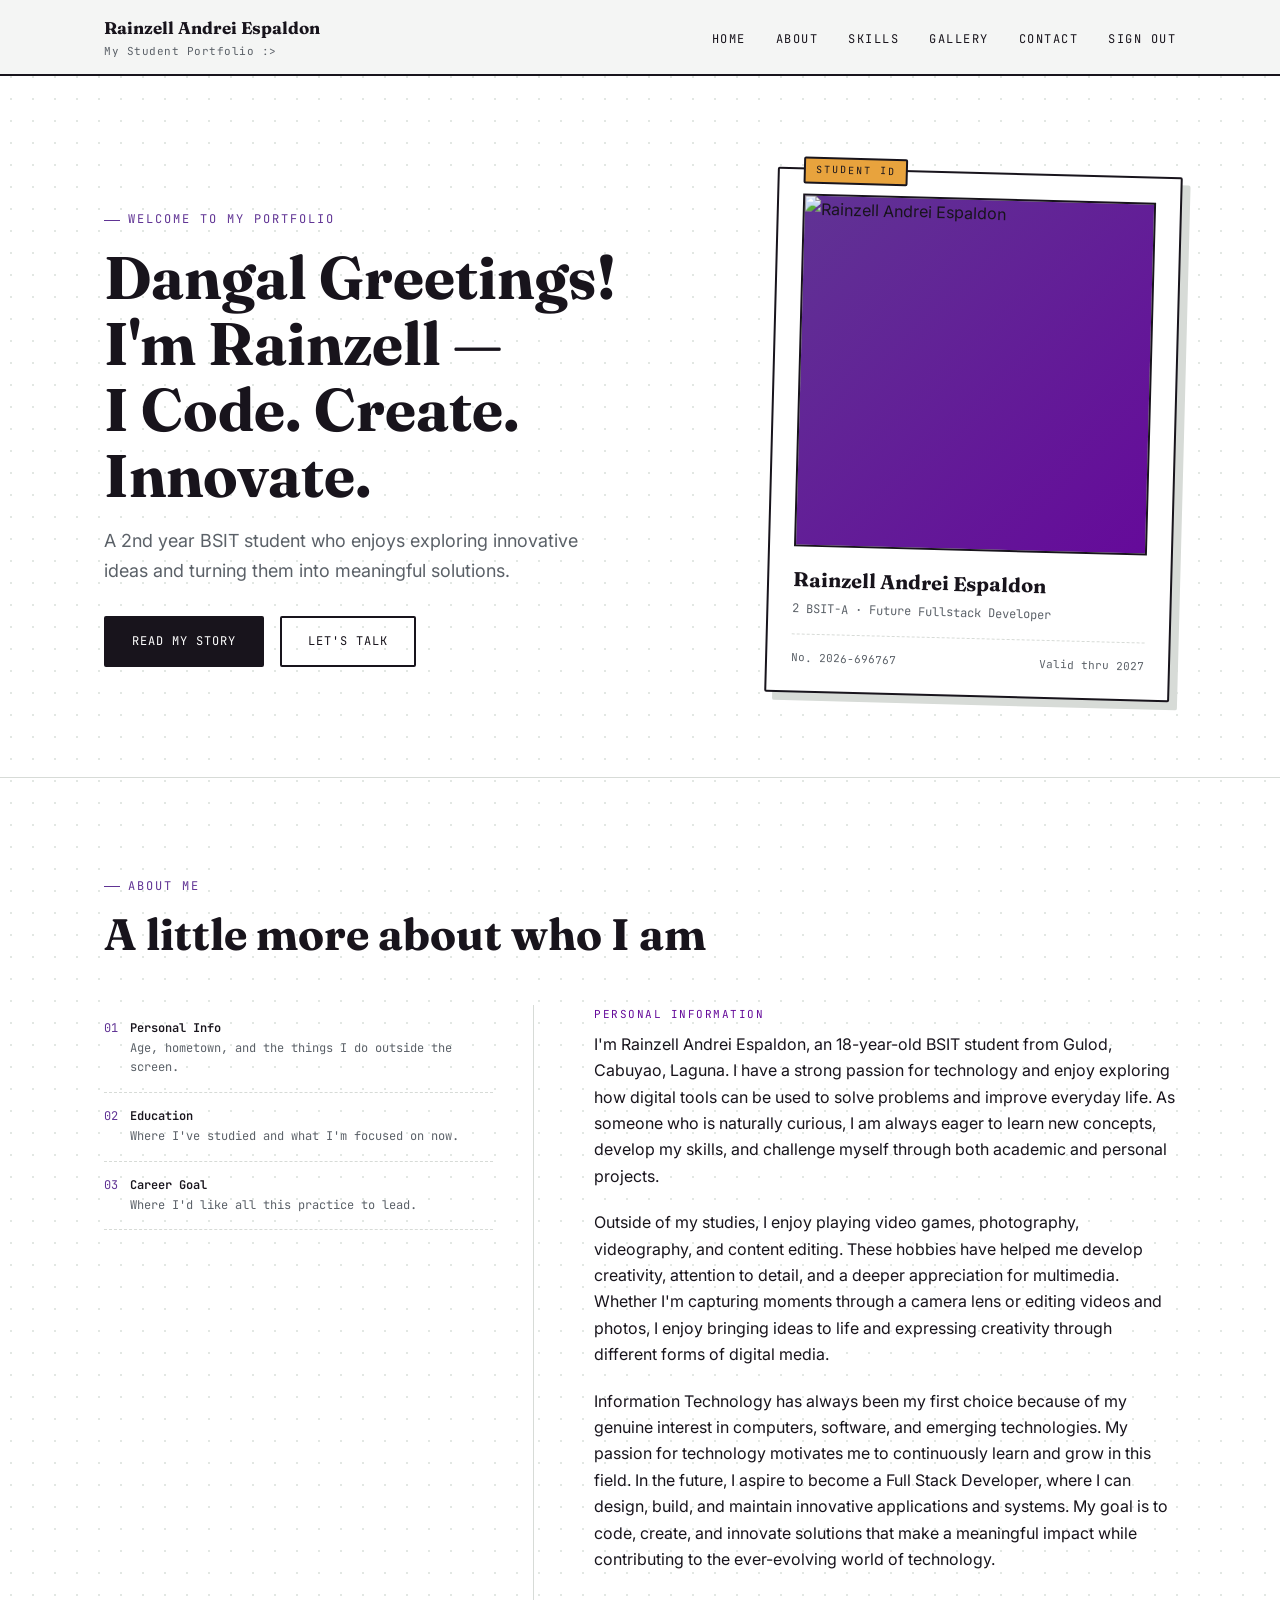
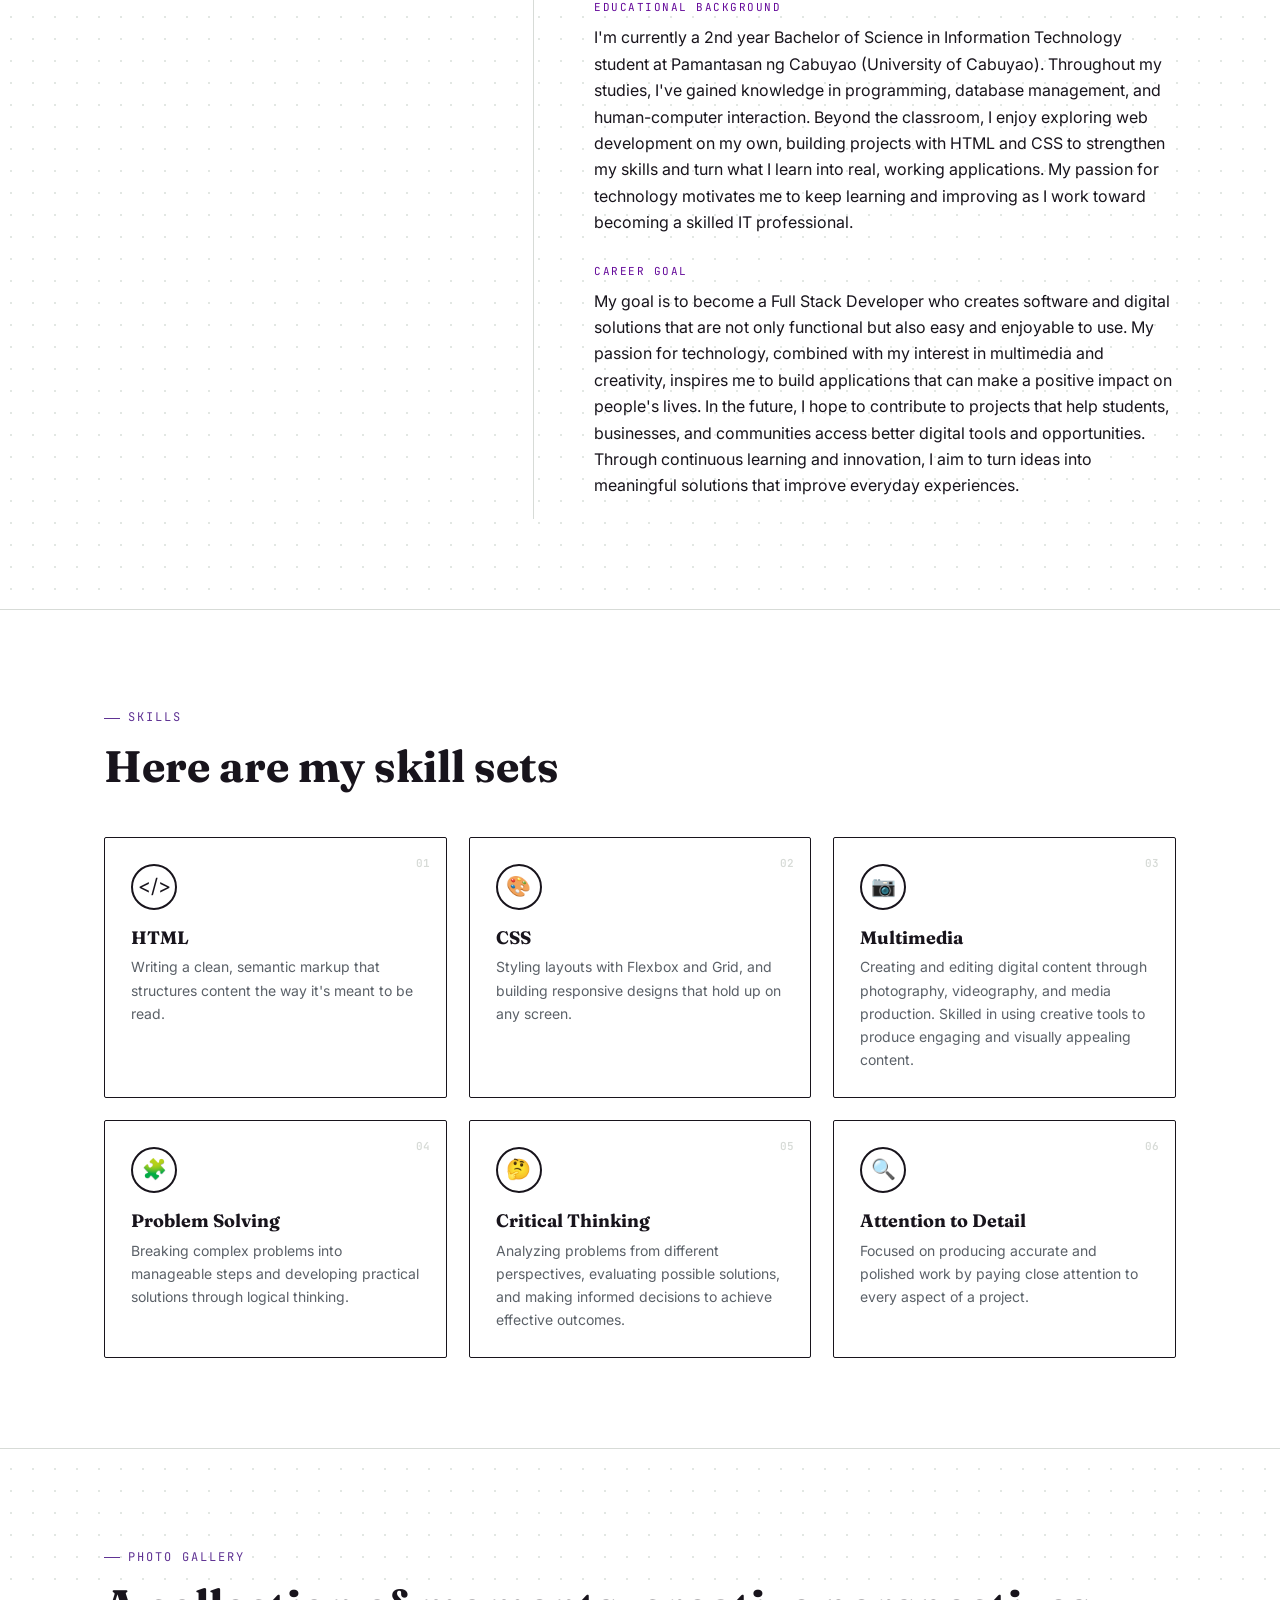
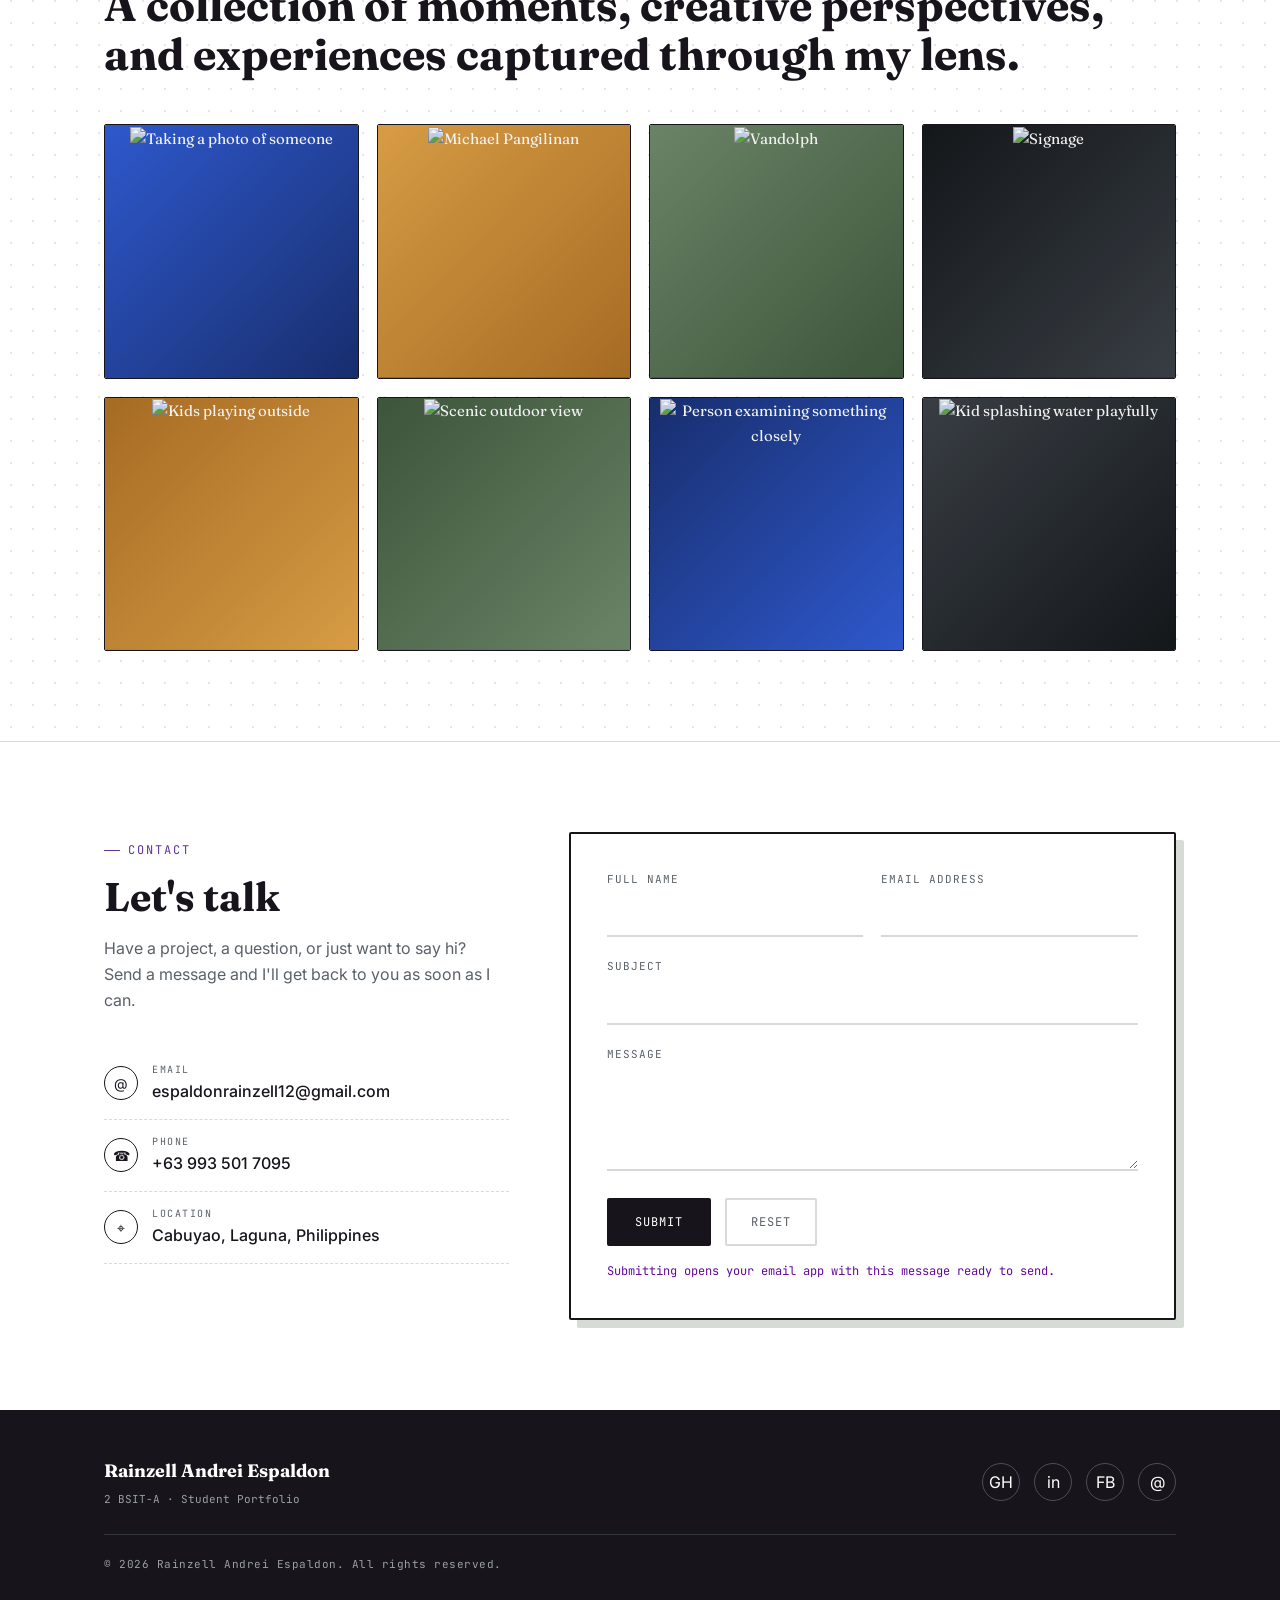
==== index.html @ 1c7eb10a "Add files via upload" ====
<!DOCTYPE html>
<html lang="en">
<head>
<meta charset="UTF-8">
<meta name="viewport" content="width=device-width, initial-scale=1.0">
<title>My Portfolio</title>
<link rel="stylesheet" href="style.css">
</head>
<body>

<header id="masthead">
  <div class="masthead-bar">
    <div class="brand"> 
      <div class="brand-text"> 
        <div class="name">Rainzell Andrei Espaldon</div>
        <div class="meta">My Student Portfolio :></div>
        </div>
    </div>

    <input type="checkbox" id="menuToggle" class="menu-toggle-input">
    <label for="menuToggle" class="menu-toggle" aria-label="Toggle menu">
    </label>
    
    <nav>
      <ul class="nav-links" id="navLinks">
        <li><a href="#home" class="nav-link">Home</a></li>
        <li><a href="#about" class="nav-link">About</a></li>
        <li><a href="#skills" class="nav-link">Skills</a></li>
        <li><a href="#gallery" class="nav-link">Gallery</a></li>
        <li><a href="#contact" class="nav-link">Contact</a></li>
        <li><a href="login.html" class="nav-link" >Sign Out</a></li>
      </ul>
    </nav>
  </div>
</header>

<section id="home" class="hero">
  <div class="container hero-grid">
    <div class="reveal">
      <span class="eyebrow">Welcome to my portfolio</span>
      <h1>Dangal Greetings! I'm Rainzell —<br>I Code. Create. Innovate. </h1>
      <p class="lede">A 2nd year BSIT student who enjoys exploring innovative ideas and turning them into meaningful solutions.</p>
      <div class="hero-actions">
        <a href="#about" class="btn btn-solid">Read My Story</a>
        <a href="#contact" class="btn btn-outline">Let's Talk</a>
      </div>
    </div>

    <div class="id-card reveal">
      <div class="id-photo">
        <img src="https://scontent.fmnl30-3.fna.fbcdn.net/v/t39.30808-6/684748924_1488934219402567_8067300870808905242_n.jpg?stp=dst-jpg_tt6&cstp=mx2048x1366&ctp=s2048x1366&_nc_cat=111&_nc_map=urlgen_bucketless&ccb=1-7&_nc_sid=6ee11a&_nc_eui2=AeFJvkl8y3M1A7hvXDvWwRbCRCz5qd9cM3JELPmp31wzcqxnjsTjBu7kmQlKj8DDjw42LVgcMQOlqpKPl4KjWXnZ&_nc_ohc=jGzXuCmZndIQ7kNvwFWPRwm&_nc_oc=AdoyTRpjj8U8XvDajpcAa9ABg5L8VZpHYbO1SLy7WLLM3cgUUgWbHXU_Bdcq5IGnhcA&_nc_zt=23&_nc_ht=scontent.fmnl30-3.fna&_nc_gid=GhUv90b0ywjcxpL2FY4Frw&_nc_ss=7b2a8&oh=00_AQFYYttkDwOUUToloGqUJiS0RwHeDhYOceNz3M7dwrXVGA&oe=6A909D79" alt="Rainzell Andrei Espaldon">
      </div>
      <div class="id-name">Rainzell Andrei Espaldon</div>
      <div class="id-course">2 BSIT-A · Future Fullstack Developer</div>
      <div class="id-row">
        <span>No. 2026-696767</span>
        <span>Valid thru 2027</span>
      </div>
    </div>
  </div>
</section>

<section id="about" class="section">
  <div class="container">
    <div class="section-head reveal">
      <span class="eyebrow">About Me</span>
      <h2>A little more about who I am</h2>
    </div>

    <div class="about-grid">
      <div class="about-index reveal">
        <div class="index-item"><span class="index-num">01</span><span><b>Personal Info</b><br>Age, hometown, and the things I do outside the screen.</span></div>
        <div class="index-item"><span class="index-num">02</span><span><b>Education</b><br>Where I've studied and what I'm focused on now.</span></div>
        <div class="index-item"><span class="index-num">03</span><span><b>Career Goal</b><br>Where I'd like all this practice to lead.</span></div>
      </div>

      <div class="about-copy reveal">
        <span class="label">Personal Information</span>
        <p>I'm Rainzell Andrei Espaldon, an 18-year-old BSIT student from Gulod, Cabuyao, Laguna. I have a strong passion for technology and enjoy exploring how digital tools can be used to solve problems and improve everyday life. As someone who is naturally curious, I am always eager to learn new concepts, develop my skills, and challenge myself through both academic and personal projects.</p>
        <p>Outside of my studies, I enjoy playing video games, photography, videography, and content editing. These hobbies have helped me develop creativity, attention to detail, and a deeper appreciation for multimedia. Whether I'm capturing moments through a camera lens or editing videos and photos, I enjoy bringing ideas to life and expressing creativity through different forms of digital media.</p>
        <p>Information Technology has always been my first choice because of my genuine interest in computers, software, and emerging technologies. My passion for technology motivates me to continuously learn and grow in this field. In the future, I aspire to become a Full Stack Developer, where I can design, build, and maintain innovative applications and systems. My goal is to code, create, and innovate solutions that make a meaningful impact while contributing to the ever-evolving world of technology.</p>

        <span class="label">Educational Background</span>
        <p>I'm currently a 2nd year Bachelor of Science in Information Technology student at Pamantasan ng Cabuyao (University of Cabuyao). Throughout my studies, I've gained knowledge in programming, database management, and human-computer interaction. Beyond the classroom, I enjoy exploring web development on my own, building projects with HTML and CSS to strengthen my skills and turn what I learn into real, working applications. My passion for technology motivates me to keep learning and improving as I work toward becoming a skilled IT professional.</p>

        <span class="label">Career Goal</span>
        <p>My goal is to become a Full Stack Developer who creates software and digital solutions that are not only functional but also easy and enjoyable to use. My passion for technology, combined with my interest in multimedia and creativity, inspires me to build applications that can make a positive impact on people's lives. In the future, I hope to contribute to projects that help students, businesses, and communities access better digital tools and opportunities. Through continuous learning and innovation, I aim to turn ideas into meaningful solutions that improve everyday experiences.</p>
      </div>
    </div>
  </div>
</section>

<section id="skills" class="section" style="background:var(--card); border-top:1px solid var(--line); border-bottom:1px solid var(--line);">
  <div class="container">
    <div class="section-head reveal">
      <span class="eyebrow">Skills</span>
      <h2>Here are my skill sets</h2>
    </div>

    <div class="skills-grid">
      <div class="skill-card reveal">
        <span class="skill-tag">01</span>
        <div class="skill-icon">&lt;/&gt;</div>
        <h4>HTML</h4>
        <p>Writing a clean, semantic markup that structures content the way it's meant to be read.</p>
      </div>
      <div class="skill-card reveal">
        <span class="skill-tag">02</span>
        <div class="skill-icon">🎨</div>
        <h4>CSS</h4>
        <p>Styling layouts with Flexbox and Grid, and building responsive designs that hold up on any screen.</p>
      </div>
      <div class="skill-card reveal">
        <span class="skill-tag">03</span>
        <div class="skill-icon">📷</div>
        <h4>Multimedia </span></h4>
        <p>Creating and editing digital content through photography, videography, and media production. Skilled in using creative tools to produce engaging and visually appealing content.</p>
      </div>
      <div class="skill-card reveal">
        <span class="skill-tag">04</span>
        <div class="skill-icon">🧩</div>
        <h4>Problem Solving</h4>
        <p>Breaking complex problems into manageable steps and developing practical solutions through logical thinking.</p>
      </div>
      <div class="skill-card reveal">
        <span class="skill-tag">05</span>
        <div class="skill-icon">🤔</div>
        <h4>Critical Thinking</h4>
        <p>Analyzing problems from different perspectives, evaluating possible solutions, and making informed decisions to achieve effective outcomes.</p>
      </div>
      <div class="skill-card reveal">
        <span class="skill-tag">06</span>
        <div class="skill-icon">🔍</div>
        <h4>Attention to Detail</h4>
        <p>Focused on producing accurate and polished work by paying close attention to every aspect of a project.</p>
      </div>
    </div>
  </div>
</section>

<section id="gallery" class="section">
  <div class="container">
    <div class="section-head reveal">
      <span class="eyebrow">Photo Gallery</span>
      <h2>A collection of moments, creative perspectives, and experiences captured through my lens.</h2>
    </div>

    <div class="gallery-grid">
      <div class="gallery-item reveal">
        <div class="gallery-tile" style="background:linear-gradient(135deg,#2C5DE5,#16307A);"> <img src = "https://github.com/RainnnXD/My-Portfolio/blob/port/Cirsel-5.png?raw=true" alt="Taking a photo of someone" height="250px"></div>
        <div class="gallery-caption"><div class="g-title">Picture 01</div><div class="g-desc">This is me taking a picture of someone</div></div>
      </div>
      <div class="gallery-item reveal">
        <div class="gallery-tile" style="background:linear-gradient(135deg,#E8A33D,#B5701C);"><img src="https://github.com/RainnnXD/My-Portfolio/blob/port/Rainn-28.jpg?raw=true" alt="Michael Pangilinan" height="250px"></div>
        <div class="gallery-caption"><div class="g-title">Picture 02</div><div class="g-desc">Michael Pangilinan at Alonte Sports Complex, Binan, Laguna</div></div>
      </div>
      <div class="gallery-item reveal">
        <div class="gallery-tile" style="background:linear-gradient(135deg,#6E8B6A,#3E5A3B);"><img src="https://github.com/RainnnXD/My-Portfolio/blob/port/Rainn-7.jpg?raw=true" alt="Vandolph " height="250px"></div>
        <div class="gallery-caption"><div class="g-title">Picture 03</div><div class="g-desc">Vandolph at Alonte Sports Complex, Binan, Laguna</div></div>
      </div>
      <div class="gallery-item reveal">
        <div class="gallery-tile" style="background:linear-gradient(135deg,#14181C,#3B4148);"><img src="https://github.com/RainnnXD/My-Portfolio/blob/port/Bicol-84%201.jpg?raw=true" alt="Signage" height="250px"></div>
        <div class="gallery-caption"><div class="g-title">Picture 04</div><div class="g-desc">Don't Forget to slow down and enjoy the Ride</div></div>
      </div>
      <div class="gallery-item reveal">
        <div class="gallery-tile" style="background:linear-gradient(135deg,#B5701C,#E8A33D);"><img src="https://github.com/RainnnXD/My-Portfolio/blob/port/bata-1.jpg?raw=true" alt="Kids playing outside" height="250px"></div>
        <div class="gallery-caption"><div class="g-title">Picture 05</div><div class="g-desc">Kids playing outside</div></div>
      </div>
      <div class="gallery-item reveal">
        <div class="gallery-tile" style="background:linear-gradient(135deg,#3E5A3B,#6E8B6A);"><img src="https://github.com/RainnnXD/My-Portfolio/blob/port/Bicol-82.jpg?raw=true  " alt="Scenic outdoor view" height="250px"></div>
        <div class="gallery-caption"><div class="g-title">Picture 06</div><div class="g-desc">Somewhere</div></div>
      </div>
      <div class="gallery-item reveal">
        <div class="gallery-tile" style="background:linear-gradient(135deg,#16307A,#2C5DE5);"><img src="https://github.com/RainnnXD/My-Portfolio/blob/port/Bicol-126.jpg?raw=true" alt="Person examining something closely" height="250px"></div>
        <div class="gallery-caption"><div class="g-title">Picture 07</div><div class="g-desc">Picture of someone looking something under</div></div>
      </div>
      <div class="gallery-item reveal">
        <div class="gallery-tile" style="background:linear-gradient(135deg,#3B4148,#14181C);"><img src="https://github.com/RainnnXD/My-Portfolio/blob/port/Bicol-98.jpg?raw=true" alt="Kid splashing water playfully" height="250px"></div>
        <div class="gallery-caption"><div class="g-title">Picture 08</div><div class="g-desc">Kid is splashing aggressively to the boy</div></div>
      </div>
    </div>
  </div>
</section>

<section id="contact" class="section" style="background:var(--card); border-top:1px solid var(--line);">
  <div class="container contact-grid">
    <div class="contact-info reveal">
      <span class="eyebrow">Contact</span>
      <h2>Let's talk</h2>
      <p class="intro">Have a project, a question, or just want to say hi? Send a message and I'll get back to you as soon as I can.</p>

      <div class="contact-line">
        <div class="c-icon">@</div>
        <div><div class="c-label">Email</div><div class="c-value">espaldonrainzell12@gmail.com</div></div>
      </div>
      <div class="contact-line">
        <div class="c-icon">☎</div>
        <div><div class="c-label">Phone</div><div class="c-value">+63 993 501 7095</div></div>
      </div>
      <div class="contact-line">
        <div class="c-icon">⌖</div>
        <div><div class="c-label">Location</div><div class="c-value">Cabuyao, Laguna, Philippines</div></div>
      </div>
    </div>

    <form class="contact-form reveal" id="contactForm" action="mailto:juan.delacruz@example.com" method="get" enctype="text/plain">
      <div class="form-row">
        <div class="form-group">
          <label for="fullName">Full Name</label>
          <input type="text" id="fullName" name="fullName" required>
        </div>
        <div class="form-group">
          <label for="email">Email Address</label>
          <input type="email" id="email" name="email" required>
        </div>
      </div>
      <div class="form-group">
        <label for="subject">Subject</label>
        <input type="text" id="subject" name="subject" required>
      </div>
      <div class="form-group">
        <label for="message">Message</label>
        <textarea id="message" name="message" required></textarea>
      </div>
      <div class="form-actions">
        <button type="submit" class="btn btn-solid">Submit</button>
        <button type="reset" class="btn-reset">Reset</button>
      </div>
      <div class="form-note" id="formNote">Submitting opens your email app with this message ready to send.</div>
    </form>
  </div>
</section>

<footer>
  <div class="container">
    <div class="footer-grid">
      <div class="footer-brand">
        <div class="f-name">Rainzell Andrei Espaldon</div>
        <div class="f-section">2 BSIT-A · Student Portfolio</div>
      </div>
      <div class="social-links">
        <a href="#" aria-label="GitHub" title="GitHub">GH</a>
        <a href="#" aria-label="LinkedIn" title="LinkedIn">in</a>
        <a href="https://www.facebook.com/reynnsul" aria-label="Facebook" title="Facebook">FB</a>
        <a href="espaldonrainzell@gmail.com" aria-label="Email" title="Email">@</a>
      </div>
    </div>
    <div class="footer-bottom">
      <span>© 2026 Rainzell Andrei Espaldon. All rights reserved.</span>
    </div>
  </div>
</footer>
</body>
</html>
---- style.css ----
@import url("https://fonts.googleapis.com/css2?family=Fraunces:ital,opsz,wght@0,9..144,400;0,9..144,600;0,9..144,700;1,9..144,500&family=Inter:wght@400;500;600&family=JetBrains+Mono:wght@400;500;600&display=swap");

:root {
  --paper: #ffffff;
  --paper-dot: #e2e7e3;
  --card: #ffffff;
  --ink: #18141c;
  --muted: #5b6168;
  --line: #d7dbd7;
  --accent: #603394;
  --accent-ink: #16307a;
  --amber: #e8a33d;
  --sage: #650a9a;
  --radius: 2px;
  --max: 1120px;
}

* {
  margin: 0;
  padding: 0;
  box-sizing: border-box;
}

html {
  scroll-behavior: smooth;
}

body {
  min-height: 100vh;
  font-family: "Inter", sans-serif;
  background: radial-gradient(var(--paper-dot) 1px, transparent 1px) 0 0/22px
      22px,
    var(--paper);
  color: var(--ink);
  line-height: 1.65;
  -webkit-font-smoothing: antialiased;
}

h1,
h2,
h3,
h4 {
  font-family: "Fraunces", serif;
  font-weight: 700;
  line-height: 1.1;
}

a {
  color: inherit;
  text-decoration: none;
}

ul {
  list-style: none;
}

img {
  display: block;
  max-width: 100%;
}
button,
input,
textarea {
  font-family: inherit;
}

.container {
  max-width: var(--max);
  margin: 0 auto;
  padding: 0 24px;
}

.eyebrow {
  font-family: "JetBrains Mono", monospace;
  font-size: 12px;
  letter-spacing: 2px;
  text-transform: uppercase;
  color: var(--accent);
  display: inline-flex;
  align-items: center;
  gap: 8px;
  margin-bottom: 14px;
}
.eyebrow::before {
  content: "";
  width: 16px;
  height: 1px;
  background: var(--accent);
}

.reveal {
  opacity: 1;
  transform: none;
}

@supports (animation-timeline: view()) {
  .reveal {
    animation: revealIn linear both;
    animation-timeline: view();
    animation-range: entry 0% cover 30%;
  }
}

@keyframes revealIn {
  from {
    opacity: 0;
    transform: translateY(24px);
  }
  to {
    opacity: 1;
    transform: translateY(0);
  }
}

#masthead {
  position: sticky;
  top: 0;
  z-index: 1000;
  background: rgba(243, 245, 243, 0.92);
  backdrop-filter: blur(8px);
  border-bottom: 2px solid var(--ink);
}
.masthead-bar {
  max-width: var(--max);
  margin: 0 auto;
  padding: 14px 24px;
  display: flex;
  align-items: center;
  justify-content: space-between;
  gap: 20px;
}
.brand {
  display: flex;
  align-items: center;
  gap: 14px;
  min-width: 0;
}
.brand-text {
  min-width: 0;
}
.brand-text .name {
  font-family: "Fraunces", serif;
  font-weight: 700;
  font-size: 17px;
  white-space: nowrap;
}
.brand-text .meta {
  font-family: "JetBrains Mono", monospace;
  font-size: 11px;
  color: var(--muted);
  letter-spacing: 0.5px;
  white-space: nowrap;
  overflow: hidden;
  text-overflow: ellipsis;
}

.menu-toggle-input {
  position: absolute;
  opacity: 0;
  width: 0;
  height: 0;
  pointer-events: none;
}
.menu-toggle {
  display: none;
  flex-direction: column;
  justify-content: center;
  gap: 5px;
  width: 32px;
  height: 32px;
  cursor: pointer;
  z-index: 1001;
}
.menu-toggle span {
  display: block;
  width: 24px;
  height: 2px;
  background: var(--ink);
  transition: 0.3s ease;
}
.menu-toggle-input:checked + .menu-toggle span:nth-child(1) {
  transform: translateY(7px) rotate(45deg);
}
.menu-toggle-input:checked + .menu-toggle span:nth-child(2) {
  opacity: 0;
}
.menu-toggle-input:checked + .menu-toggle span:nth-child(3) {
  transform: translateY(-7px) rotate(-45deg);
}

.nav-links {
  display: flex;
  gap: 30px;
  align-items: center;
}
.nav-links a {
  font-family: "JetBrains Mono", monospace;
  font-size: 12px;
  letter-spacing: 1.5px;
  text-transform: uppercase;
  color: var(--ink);
  position: relative;
  padding: 4px 0;
}
.nav-links a::before {
  content: "";
  position: absolute;
  left: 0;
  bottom: 0;
  width: 0;
  height: 2px;
  background: var(--accent);
  transition: width 0.25s ease;
}
.nav-links a:hover::before {
  width: 100%;
}

.hero {
  padding: 96px 0 80px;
  border-bottom: 1px solid var(--line);
}
.hero-grid {
  display: grid;
  grid-template-columns: 1.2fr 0.8fr;
  gap: 60px;
  align-items: center;
}
.hero h1 {
  font-size: clamp(38px, 5vw, 60px);
  margin-bottom: 18px;
}
.hero h1 .accent-word {
  color: var(--accent);
  font-style: italic;
  font-weight: 500;
}
.hero .lede {
  font-size: 18px;
  color: var(--muted);
  max-width: 46ch;
  margin-bottom: 30px;
}

.hero-actions {
  display: flex;
  gap: 16px;
  flex-wrap: wrap;
}
.btn {
  font-family: "JetBrains Mono", monospace;
  font-size: 12px;
  letter-spacing: 1px;
  text-transform: uppercase;
  padding: 14px 26px;
  border: 2px solid var(--ink);
  border-radius: var(--radius);
  display: inline-flex;
  align-items: center;
  gap: 10px;
  cursor: pointer;
  transition: 0.25s ease;
}
.btn-solid {
  background: var(--ink);
  color: var(--paper);
}
.btn-solid:hover {
  background: var(--accent);
  border-color: var(--accent);
  transform: translate(-2px, -2px);
  box-shadow: 4px 4px 0 var(--ink);
}
.btn-outline {
  background: transparent;
  color: var(--ink);
}
.btn-outline:hover {
  transform: translate(-2px, -2px);
  box-shadow: 4px 4px 0 var(--ink);
}

.id-card {
  background: var(--card);
  border: 2px solid var(--ink);
  border-radius: var(--radius);
  padding: 24px;
  position: relative;
  box-shadow: 8px 8px 0 var(--line);
  transform: rotate(1.5deg);
}
.id-card::before {
  content: "STUDENT ID";
  position: absolute;
  top: -13px;
  left: 24px;
  background: var(--amber);
  color: var(--ink);
  font-family: "JetBrains Mono", monospace;
  font-size: 10px;
  letter-spacing: 2px;
  padding: 3px 10px;
  border: 2px solid var(--ink);
  border-radius: var(--radius);
}
.id-photo {
  width: 100%;
  aspect-ratio: 1/1;
  border: 2px solid var(--ink);
  margin-bottom: 16px;
  background: linear-gradient(135deg, var(--accent) 0%, var(--sage) 100%);
  display: flex;
  align-items: center;
  justify-content: center;
  overflow: hidden;
}
.id-photo svg {
  width: 70%;
  height: 70%;
}
.id-photo img {
  width: 100%;
  height: 100%;
  object-fit: cover;
  transition: transform 0.6s cubic-bezier(0.22, 1, 0.36, 1);
}
.id-photo:hover img {
  transform: scale(1.12);
}
.id-card .id-name {
  font-family: "Fraunces", serif;
  font-weight: 700;
  font-size: 20px;
}
.id-card .id-course {
  font-family: "JetBrains Mono", monospace;
  font-size: 12px;
  color: var(--muted);
  margin-top: 4px;
}
.id-card .id-row {
  display: flex;
  justify-content: space-between;
  margin-top: 14px;
  padding-top: 14px;
  border-top: 1px dashed var(--line);
  font-family: "JetBrains Mono", monospace;
  font-size: 11px;
  color: var(--muted);
}

.section {
  padding: 90px 0;
}
.section-head {
  margin-bottom: 46px;
}
.section-head h2 {
  font-size: clamp(30px, 4vw, 44px);
}

.about-grid {
  display: grid;
  grid-template-columns: 0.85fr 1.15fr;
  gap: 60px;
}
.about-index {
  border-right: 1px solid var(--line);
  padding-right: 40px;
}
.about-index .index-item {
  font-family: "JetBrains Mono", monospace;
  font-size: 12px;
  color: var(--muted);
  display: flex;
  gap: 12px;
  padding: 14px 0;
  border-bottom: 1px dashed var(--line);
}
.about-index .index-item b {
  color: var(--ink);
  font-weight: 600;
}
.about-index .index-num {
  color: var(--accent);
}

.about-copy p {
  margin-bottom: 20px;
  color: var(--ink);
}
.about-copy p:first-child::first-letter {
  font-family: "Fraunces", serif;
  font-size: 52px;
  font-weight: 700;
  float: left;
  line-height: 0.8;
  margin: 6px 10px 0 0;
  color: var(--accent);
}
.about-copy .label {
  font-family: "JetBrains Mono", monospace;
  font-size: 11px;
  letter-spacing: 1.5px;
  text-transform: uppercase;
  color: var(--sage);
  display: block;
  margin: 26px 0 8px;
}
.about-copy .label:first-child {
  margin-top: 0;
}

.skills-grid {
  display: grid;
  grid-template-columns: repeat(3, 1fr);
  gap: 22px;
}
.skill-card {
  background: var(--card);
  border: 1.5px solid var(--ink);
  border-radius: var(--radius);
  padding: 26px;
  position: relative;
  transition: 0.25s ease;
}
.skill-card:hover {
  transform: translate(-4px, -4px);
  box-shadow: 6px 6px 0 var(--accent);
}
.skill-tag {
  position: absolute;
  top: 16px;
  right: 16px;
  font-family: "JetBrains Mono", monospace;
  font-size: 11px;
  color: var(--line);
  font-weight: 600;
}
.skill-icon {
  width: 46px;
  height: 46px;
  border: 2px solid var(--ink);
  border-radius: 50%;
  display: flex;
  align-items: center;
  justify-content: center;
  margin-bottom: 18px;
  font-size: 20px;
  background: var(--paper);
}
.skill-card h4 {
  font-size: 18px;
  margin-bottom: 8px;
}
.skill-card p {
  font-size: 14px;
  color: var(--muted);
}

.gallery-grid {
  display: grid;
  grid-template-columns: repeat(4, 1fr);
  gap: 18px;
}
.gallery-item {
  position: relative;
  aspect-ratio: 1/1;
  overflow: hidden;
  border: 1.5px solid var(--ink);
  border-radius: var(--radius);
  cursor: pointer;
}

.gallery-tile {
  width: 100%;
  height: 100%;
  display: flex;
  align-items: center;
  justify-content: center;
  color: #fff;
  font-family: "Fraunces", serif;
  font-size: 15px;
  text-align: center;
  padding: 10px;
  filter: saturate(0.9) brightness(0.95);
  transition: transform 0.6s cubic-bezier(0.22, 1, 0.36, 1), filter 0.6s ease;
}
.gallery-item:hover .gallery-tile {
  transform: scale(1.16) rotate(-1.2deg);
  filter: saturate(1.2) brightness(1.05);
}
.gallery-caption {
  position: absolute;
  inset: auto 0 0 0;
  padding: 14px 16px;
  background: rgba(20, 24, 28, 0.88);
  color: #fff;
  transform: translateY(100%);
  transition: transform 0.3s ease;
}
.gallery-item:hover .gallery-caption {
  transform: translateY(0);
}
.gallery-caption .g-title {
  font-family: "JetBrains Mono", monospace;
  font-size: 11px;
  letter-spacing: 1px;
  text-transform: uppercase;
  color: var(--amber);
}
.gallery-caption .g-desc {
  font-size: 12px;
  color: #e8e8e8;
  margin-top: 2px;
}

.contact-grid {
  display: grid;
  grid-template-columns: 0.8fr 1.2fr;
  gap: 60px;
}
.contact-info h2 {
  font-size: clamp(28px, 4vw, 40px);
  margin-bottom: 16px;
}
.contact-info p.intro {
  color: var(--muted);
  margin-bottom: 34px;
  max-width: 40ch;
}
.contact-line {
  display: flex;
  align-items: center;
  gap: 14px;
  padding: 14px 0;
  border-bottom: 1px dashed var(--line);
}
.contact-line .c-icon {
  width: 34px;
  height: 34px;
  border: 1.5px solid var(--ink);
  border-radius: 50%;
  display: flex;
  align-items: center;
  justify-content: center;
  flex-shrink: 0;
  font-size: 14px;
}
.contact-line .c-label {
  font-family: "JetBrains Mono", monospace;
  font-size: 10px;
  letter-spacing: 1.5px;
  text-transform: uppercase;
  color: var(--muted);
}
.contact-line .c-value {
  font-weight: 500;
}

.contact-form {
  background: var(--card);
  border: 2px solid var(--ink);
  border-radius: var(--radius);
  padding: 36px;
  box-shadow: 8px 8px 0 var(--line);
}
.form-row {
  display: grid;
  grid-template-columns: 1fr 1fr;
  gap: 18px;
}
.form-group {
  margin-bottom: 20px;
  position: relative;
}
.form-group label {
  display: block;
  font-family: "JetBrains Mono", monospace;
  font-size: 11px;
  letter-spacing: 1px;
  text-transform: uppercase;
  color: var(--muted);
  margin-bottom: 8px;
}
.form-group input,
.form-group textarea {
  width: 100%;
  border: none;
  border-bottom: 2px solid var(--line);
  background: transparent;
  padding: 10px 2px;
  font-size: 15px;
  color: var(--ink);
  transition: border-color 0.2s ease;
}
.form-group input:focus,
.form-group textarea:focus {
  outline: none;
  border-color: var(--accent);
}
.form-group textarea {
  resize: vertical;
  min-height: 100px;
}

.form-actions {
  display: flex;
  gap: 14px;
  margin-top: 8px;
}

.form-actions button {
  border-radius: var(--radius);
  cursor: pointer;
}
.btn-reset {
  background: transparent;
  border: 2px solid var(--line);
  color: var(--muted);
  font-family: "JetBrains Mono", monospace;
  font-size: 12px;
  letter-spacing: 1px;
  text-transform: uppercase;
  padding: 14px 24px;
}
.btn-reset:hover {
  border-color: var(--ink);
  color: var(--ink);
}

.form-note {
  font-family: "JetBrains Mono", monospace;
  font-size: 12px;
  color: var(--sage);
  margin-top: 16px;
  min-height: 16px;
}

footer {
  border-top: 2px solid var(--ink);
  padding: 44px 0 30px;
  background: var(--ink);
  color: var(--paper);
}
.footer-grid {
  display: flex;
  justify-content: space-between;
  align-items: center;
  flex-wrap: wrap;
  gap: 20px;
  margin-bottom: 26px;
}
.footer-brand .f-name {
  font-family: "Fraunces", serif;
  font-weight: 700;
  font-size: 18px;
}
.footer-brand .f-section {
  font-family: "JetBrains Mono", monospace;
  font-size: 11px;
  color: #9aa0a6;
  margin-top: 4px;
}
.social-links {
  display: flex;
  gap: 14px;
}
.social-links a {
  width: 38px;
  height: 38px;
  border: 1.5px solid #4a4f55;
  border-radius: 50%;
  display: flex;
  align-items: center;
  justify-content: center;
  transition: 0.2s ease;
}
.social-links a:hover {
  border-color: var(--amber);
  color: var(--amber);
  transform: translateY(-3px);
}
.footer-bottom {
  border-top: 1px solid #33373c;
  padding-top: 20px;
  display: flex;
  justify-content: space-between;
  flex-wrap: wrap;
  gap: 10px;
  font-family: "JetBrains Mono", monospace;
  font-size: 11px;
  color: #9aa0a6;
  letter-spacing: 0.5px;
}

@media (max-width: 960px) {
  .hero-grid,
  .about-grid,
  .contact-grid {
    grid-template-columns: 1fr;
  }
  .about-index {
    border-right: none;
    padding-right: 0;
    border-bottom: 1px solid var(--line);
    padding-bottom: 20px;
  }
  .skills-grid {
    grid-template-columns: repeat(2, 1fr);
  }
  .gallery-grid {
    grid-template-columns: repeat(3, 1fr);
  }
}

@media (max-width: 768px) {
  .menu-toggle {
    display: flex;
  }
  .nav-links {
    position: fixed;
    inset: 0;
    top: 70px;
    background: var(--paper);
    flex-direction: column;
    justify-content: flex-start;
    align-items: flex-start;
    padding: 40px 24px;
    gap: 26px;
    display: none;
    border-top: 1px solid var(--line);
  }
  .menu-toggle-input:checked ~ nav .nav-links {
    display: flex;
  }
  .nav-links a {
    font-size: 16px;
  }
  .brand-text .meta {
    display: none;
  }
  .form-row {
    grid-template-columns: 1fr;
  }
  .skills-grid {
    grid-template-columns: 1fr 1fr;
  }
  .gallery-grid {
    grid-template-columns: repeat(2, 1fr);
  }
  .section {
    padding: 64px 0;
  }
  .contact-form {
    padding: 24px;
  }
}

@media (max-width: 480px) {
  .skills-grid {
    grid-template-columns: 1fr;
  }
  .gallery-grid {
    grid-template-columns: repeat(2, 1fr);
  }
  .id-card {
    transform: none;
  }
}

@media (prefers-reduced-motion: reduce) {
  * {
    animation: none !important;
    transition: none !important;
    scroll-behavior: auto !important;
  }
  .reveal {
    opacity: 1 !important;
    transform: none !important;
  }
}
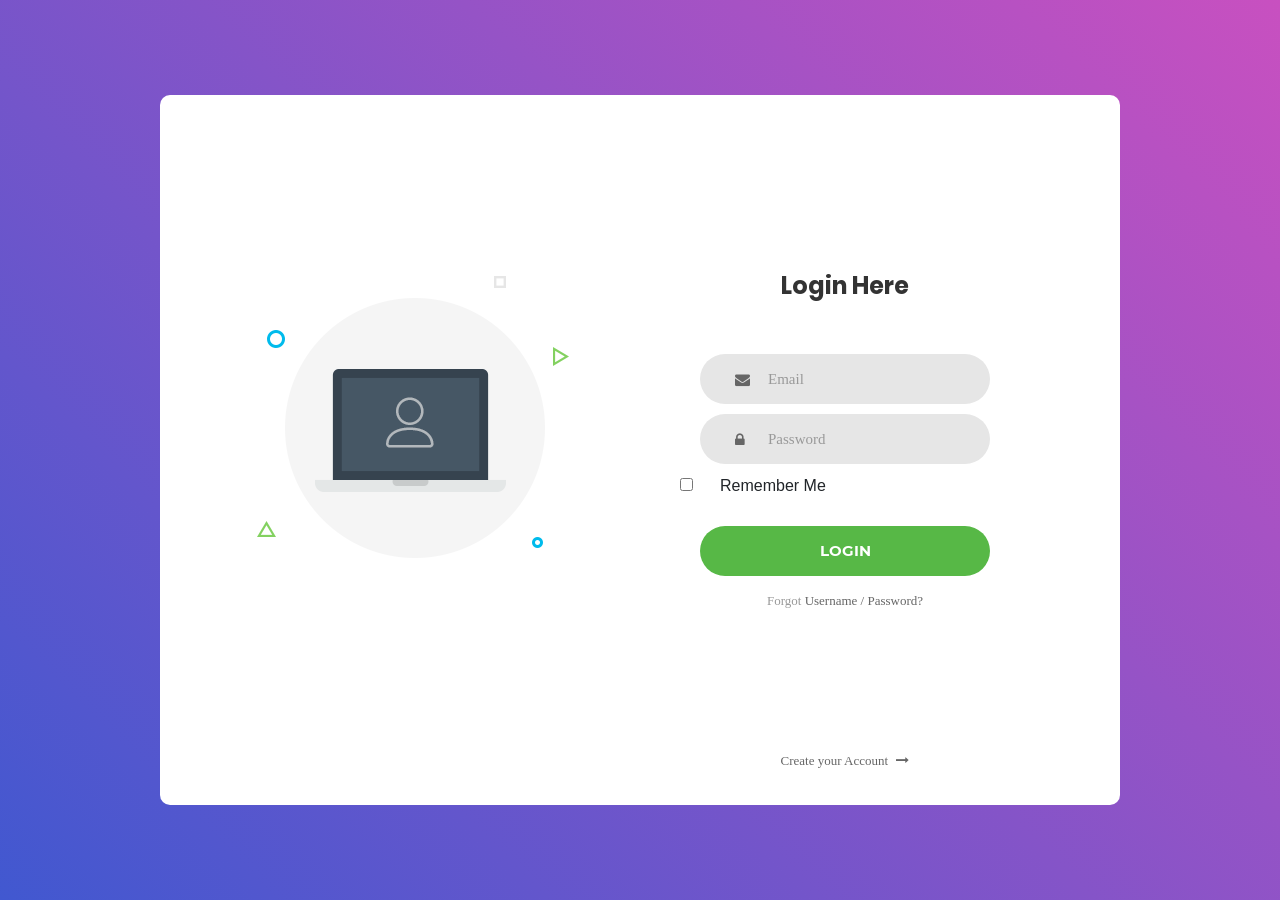
==== commit fb8ca578: "Update and rename login.html to index.html" ====
--- a/index.html
+++ b/index.html
@@ -1,254 +1,130 @@
-<!DOCTYPE html>
-<html lang="en">
-<head>
-<meta charset="UTF-8">
-<meta name="viewport" content="width=device-width, initial-scale=1.0">
-<title>My Portfolio</title>
-<link rel="stylesheet" href="style.css">
-</head>
-<body>
-
-<header id="masthead">
-  <div class="masthead-bar">
-    <div class="brand"> 
-      <div class="brand-text"> 
-        <div class="name">Rainzell Andrei Espaldon</div>
-        <div class="meta">My Student Portfolio :></div>
-        </div>
-    </div>
-
-    <input type="checkbox" id="menuToggle" class="menu-toggle-input">
-    <label for="menuToggle" class="menu-toggle" aria-label="Toggle menu">
-    </label>
-    
-    <nav>
-      <ul class="nav-links" id="navLinks">
-        <li><a href="#home" class="nav-link">Home</a></li>
-        <li><a href="#about" class="nav-link">About</a></li>
-        <li><a href="#skills" class="nav-link">Skills</a></li>
-        <li><a href="#gallery" class="nav-link">Gallery</a></li>
-        <li><a href="#contact" class="nav-link">Contact</a></li>
-        <li><a href="login.html" class="nav-link" >Sign Out</a></li>
-      </ul>
-    </nav>
-  </div>
-</header>
-
-<section id="home" class="hero">
-  <div class="container hero-grid">
-    <div class="reveal">
-      <span class="eyebrow">Welcome to my portfolio</span>
-      <h1>Dangal Greetings! I'm Rainzell —<br>I Code. Create. Innovate. </h1>
-      <p class="lede">A 2nd year BSIT student who enjoys exploring innovative ideas and turning them into meaningful solutions.</p>
-      <div class="hero-actions">
-        <a href="#about" class="btn btn-solid">Read My Story</a>
-        <a href="#contact" class="btn btn-outline">Let's Talk</a>
-      </div>
-    </div>
-
-    <div class="id-card reveal">
-      <div class="id-photo">
-        <img src="https://scontent.fmnl30-3.fna.fbcdn.net/v/t39.30808-6/684748924_1488934219402567_8067300870808905242_n.jpg?stp=dst-jpg_tt6&cstp=mx2048x1366&ctp=s2048x1366&_nc_cat=111&_nc_map=urlgen_bucketless&ccb=1-7&_nc_sid=6ee11a&_nc_eui2=AeFJvkl8y3M1A7hvXDvWwRbCRCz5qd9cM3JELPmp31wzcqxnjsTjBu7kmQlKj8DDjw42LVgcMQOlqpKPl4KjWXnZ&_nc_ohc=jGzXuCmZndIQ7kNvwFWPRwm&_nc_oc=AdoyTRpjj8U8XvDajpcAa9ABg5L8VZpHYbO1SLy7WLLM3cgUUgWbHXU_Bdcq5IGnhcA&_nc_zt=23&_nc_ht=scontent.fmnl30-3.fna&_nc_gid=GhUv90b0ywjcxpL2FY4Frw&_nc_ss=7b2a8&oh=00_AQFYYttkDwOUUToloGqUJiS0RwHeDhYOceNz3M7dwrXVGA&oe=6A909D79" alt="Rainzell Andrei Espaldon">
-      </div>
-      <div class="id-name">Rainzell Andrei Espaldon</div>
-      <div class="id-course">2 BSIT-A · Future Fullstack Developer</div>
-      <div class="id-row">
-        <span>No. 2026-696767</span>
-        <span>Valid thru 2027</span>
-      </div>
-    </div>
-  </div>
-</section>
-
-<section id="about" class="section">
-  <div class="container">
-    <div class="section-head reveal">
-      <span class="eyebrow">About Me</span>
-      <h2>A little more about who I am</h2>
-    </div>
-
-    <div class="about-grid">
-      <div class="about-index reveal">
-        <div class="index-item"><span class="index-num">01</span><span><b>Personal Info</b><br>Age, hometown, and the things I do outside the screen.</span></div>
-        <div class="index-item"><span class="index-num">02</span><span><b>Education</b><br>Where I've studied and what I'm focused on now.</span></div>
-        <div class="index-item"><span class="index-num">03</span><span><b>Career Goal</b><br>Where I'd like all this practice to lead.</span></div>
-      </div>
-
-      <div class="about-copy reveal">
-        <span class="label">Personal Information</span>
-        <p>I'm Rainzell Andrei Espaldon, an 18-year-old BSIT student from Gulod, Cabuyao, Laguna. I have a strong passion for technology and enjoy exploring how digital tools can be used to solve problems and improve everyday life. As someone who is naturally curious, I am always eager to learn new concepts, develop my skills, and challenge myself through both academic and personal projects.</p>
-        <p>Outside of my studies, I enjoy playing video games, photography, videography, and content editing. These hobbies have helped me develop creativity, attention to detail, and a deeper appreciation for multimedia. Whether I'm capturing moments through a camera lens or editing videos and photos, I enjoy bringing ideas to life and expressing creativity through different forms of digital media.</p>
-        <p>Information Technology has always been my first choice because of my genuine interest in computers, software, and emerging technologies. My passion for technology motivates me to continuously learn and grow in this field. In the future, I aspire to become a Full Stack Developer, where I can design, build, and maintain innovative applications and systems. My goal is to code, create, and innovate solutions that make a meaningful impact while contributing to the ever-evolving world of technology.</p>
-
-        <span class="label">Educational Background</span>
-        <p>I'm currently a 2nd year Bachelor of Science in Information Technology student at Pamantasan ng Cabuyao (University of Cabuyao). Throughout my studies, I've gained knowledge in programming, database management, and human-computer interaction. Beyond the classroom, I enjoy exploring web development on my own, building projects with HTML and CSS to strengthen my skills and turn what I learn into real, working applications. My passion for technology motivates me to keep learning and improving as I work toward becoming a skilled IT professional.</p>
-
-        <span class="label">Career Goal</span>
-        <p>My goal is to become a Full Stack Developer who creates software and digital solutions that are not only functional but also easy and enjoyable to use. My passion for technology, combined with my interest in multimedia and creativity, inspires me to build applications that can make a positive impact on people's lives. In the future, I hope to contribute to projects that help students, businesses, and communities access better digital tools and opportunities. Through continuous learning and innovation, I aim to turn ideas into meaningful solutions that improve everyday experiences.</p>
-      </div>
-    </div>
-  </div>
-</section>
-
-<section id="skills" class="section" style="background:var(--card); border-top:1px solid var(--line); border-bottom:1px solid var(--line);">
-  <div class="container">
-    <div class="section-head reveal">
-      <span class="eyebrow">Skills</span>
-      <h2>Here are my skill sets</h2>
-    </div>
-
-    <div class="skills-grid">
-      <div class="skill-card reveal">
-        <span class="skill-tag">01</span>
-        <div class="skill-icon">&lt;/&gt;</div>
-        <h4>HTML</h4>
-        <p>Writing a clean, semantic markup that structures content the way it's meant to be read.</p>
-      </div>
-      <div class="skill-card reveal">
-        <span class="skill-tag">02</span>
-        <div class="skill-icon">🎨</div>
-        <h4>CSS</h4>
-        <p>Styling layouts with Flexbox and Grid, and building responsive designs that hold up on any screen.</p>
-      </div>
-      <div class="skill-card reveal">
-        <span class="skill-tag">03</span>
-        <div class="skill-icon">📷</div>
-        <h4>Multimedia </span></h4>
-        <p>Creating and editing digital content through photography, videography, and media production. Skilled in using creative tools to produce engaging and visually appealing content.</p>
-      </div>
-      <div class="skill-card reveal">
-        <span class="skill-tag">04</span>
-        <div class="skill-icon">🧩</div>
-        <h4>Problem Solving</h4>
-        <p>Breaking complex problems into manageable steps and developing practical solutions through logical thinking.</p>
-      </div>
-      <div class="skill-card reveal">
-        <span class="skill-tag">05</span>
-        <div class="skill-icon">🤔</div>
-        <h4>Critical Thinking</h4>
-        <p>Analyzing problems from different perspectives, evaluating possible solutions, and making informed decisions to achieve effective outcomes.</p>
-      </div>
-      <div class="skill-card reveal">
-        <span class="skill-tag">06</span>
-        <div class="skill-icon">🔍</div>
-        <h4>Attention to Detail</h4>
-        <p>Focused on producing accurate and polished work by paying close attention to every aspect of a project.</p>
-      </div>
-    </div>
-  </div>
-</section>
-
-<section id="gallery" class="section">
-  <div class="container">
-    <div class="section-head reveal">
-      <span class="eyebrow">Photo Gallery</span>
-      <h2>A collection of moments, creative perspectives, and experiences captured through my lens.</h2>
-    </div>
-
-    <div class="gallery-grid">
-      <div class="gallery-item reveal">
-        <div class="gallery-tile" style="background:linear-gradient(135deg,#2C5DE5,#16307A);"> <img src = "https://github.com/RainnnXD/My-Portfolio/blob/port/Cirsel-5.png?raw=true" alt="Taking a photo of someone" height="250px"></div>
-        <div class="gallery-caption"><div class="g-title">Picture 01</div><div class="g-desc">This is me taking a picture of someone</div></div>
-      </div>
-      <div class="gallery-item reveal">
-        <div class="gallery-tile" style="background:linear-gradient(135deg,#E8A33D,#B5701C);"><img src="https://github.com/RainnnXD/My-Portfolio/blob/port/Rainn-28.jpg?raw=true" alt="Michael Pangilinan" height="250px"></div>
-        <div class="gallery-caption"><div class="g-title">Picture 02</div><div class="g-desc">Michael Pangilinan at Alonte Sports Complex, Binan, Laguna</div></div>
-      </div>
-      <div class="gallery-item reveal">
-        <div class="gallery-tile" style="background:linear-gradient(135deg,#6E8B6A,#3E5A3B);"><img src="https://github.com/RainnnXD/My-Portfolio/blob/port/Rainn-7.jpg?raw=true" alt="Vandolph " height="250px"></div>
-        <div class="gallery-caption"><div class="g-title">Picture 03</div><div class="g-desc">Vandolph at Alonte Sports Complex, Binan, Laguna</div></div>
-      </div>
-      <div class="gallery-item reveal">
-        <div class="gallery-tile" style="background:linear-gradient(135deg,#14181C,#3B4148);"><img src="https://github.com/RainnnXD/My-Portfolio/blob/port/Bicol-84%201.jpg?raw=true" alt="Signage" height="250px"></div>
-        <div class="gallery-caption"><div class="g-title">Picture 04</div><div class="g-desc">Don't Forget to slow down and enjoy the Ride</div></div>
-      </div>
-      <div class="gallery-item reveal">
-        <div class="gallery-tile" style="background:linear-gradient(135deg,#B5701C,#E8A33D);"><img src="https://github.com/RainnnXD/My-Portfolio/blob/port/bata-1.jpg?raw=true" alt="Kids playing outside" height="250px"></div>
-        <div class="gallery-caption"><div class="g-title">Picture 05</div><div class="g-desc">Kids playing outside</div></div>
-      </div>
-      <div class="gallery-item reveal">
-        <div class="gallery-tile" style="background:linear-gradient(135deg,#3E5A3B,#6E8B6A);"><img src="https://github.com/RainnnXD/My-Portfolio/blob/port/Bicol-82.jpg?raw=true  " alt="Scenic outdoor view" height="250px"></div>
-        <div class="gallery-caption"><div class="g-title">Picture 06</div><div class="g-desc">Somewhere</div></div>
-      </div>
-      <div class="gallery-item reveal">
-        <div class="gallery-tile" style="background:linear-gradient(135deg,#16307A,#2C5DE5);"><img src="https://github.com/RainnnXD/My-Portfolio/blob/port/Bicol-126.jpg?raw=true" alt="Person examining something closely" height="250px"></div>
-        <div class="gallery-caption"><div class="g-title">Picture 07</div><div class="g-desc">Picture of someone looking something under</div></div>
-      </div>
-      <div class="gallery-item reveal">
-        <div class="gallery-tile" style="background:linear-gradient(135deg,#3B4148,#14181C);"><img src="https://github.com/RainnnXD/My-Portfolio/blob/port/Bicol-98.jpg?raw=true" alt="Kid splashing water playfully" height="250px"></div>
-        <div class="gallery-caption"><div class="g-title">Picture 08</div><div class="g-desc">Kid is splashing aggressively to the boy</div></div>
-      </div>
-    </div>
-  </div>
-</section>
-
-<section id="contact" class="section" style="background:var(--card); border-top:1px solid var(--line);">
-  <div class="container contact-grid">
-    <div class="contact-info reveal">
-      <span class="eyebrow">Contact</span>
-      <h2>Let's talk</h2>
-      <p class="intro">Have a project, a question, or just want to say hi? Send a message and I'll get back to you as soon as I can.</p>
-
-      <div class="contact-line">
-        <div class="c-icon">@</div>
-        <div><div class="c-label">Email</div><div class="c-value">espaldonrainzell12@gmail.com</div></div>
-      </div>
-      <div class="contact-line">
-        <div class="c-icon">☎</div>
-        <div><div class="c-label">Phone</div><div class="c-value">+63 993 501 7095</div></div>
-      </div>
-      <div class="contact-line">
-        <div class="c-icon">⌖</div>
-        <div><div class="c-label">Location</div><div class="c-value">Cabuyao, Laguna, Philippines</div></div>
-      </div>
-    </div>
-
-    <form class="contact-form reveal" id="contactForm" action="mailto:juan.delacruz@example.com" method="get" enctype="text/plain">
-      <div class="form-row">
-        <div class="form-group">
-          <label for="fullName">Full Name</label>
-          <input type="text" id="fullName" name="fullName" required>
-        </div>
-        <div class="form-group">
-          <label for="email">Email Address</label>
-          <input type="email" id="email" name="email" required>
-        </div>
-      </div>
-      <div class="form-group">
-        <label for="subject">Subject</label>
-        <input type="text" id="subject" name="subject" required>
-      </div>
-      <div class="form-group">
-        <label for="message">Message</label>
-        <textarea id="message" name="message" required></textarea>
-      </div>
-      <div class="form-actions">
-        <button type="submit" class="btn btn-solid">Submit</button>
-        <button type="reset" class="btn-reset">Reset</button>
-      </div>
-      <div class="form-note" id="formNote">Submitting opens your email app with this message ready to send.</div>
-    </form>
-  </div>
-</section>
-
-<footer>
-  <div class="container">
-    <div class="footer-grid">
-      <div class="footer-brand">
-        <div class="f-name">Rainzell Andrei Espaldon</div>
-        <div class="f-section">2 BSIT-A · Student Portfolio</div>
-      </div>
-      <div class="social-links">
-        <a href="#" aria-label="GitHub" title="GitHub">GH</a>
-        <a href="#" aria-label="LinkedIn" title="LinkedIn">in</a>
-        <a href="https://www.facebook.com/reynnsul" aria-label="Facebook" title="Facebook">FB</a>
-        <a href="espaldonrainzell@gmail.com" aria-label="Email" title="Email">@</a>
-      </div>
-    </div>
-    <div class="footer-bottom">
-      <span>© 2026 Rainzell Andrei Espaldon. All rights reserved.</span>
-    </div>
-  </div>
-</footer>
-</body>
-</html>
+<!DOCTYPE html>
+<html lang="en">
+  <head>
+    <title>Login Page - Student Portfolio</title>
+    <meta charset="UTF-8" />
+    <meta name="viewport" content="width=device-width, initial-scale=1" />
+    <!--===============================================================================================-->
+    <link rel="icon" type="image/png" href="images/icons/favicon.ico" />
+    <!--===============================================================================================-->
+    <link
+      rel="stylesheet"
+      type="text/css"
+      href="vendor/bootstrap/css/bootstrap.min.css"
+    />
+    <!--===============================================================================================-->
+    <link
+      rel="stylesheet"
+      type="text/css"
+      href="fonts/font-awesome-4.7.0/css/font-awesome.min.css"
+    />
+    <!--===============================================================================================-->
+    <link rel="stylesheet" type="text/css" href="vendor/animate/animate.css" />
+    <!--===============================================================================================-->
+    <link
+      rel="stylesheet"
+      type="text/css"
+      href="vendor/css-hamburgers/hamburgers.min.css"
+    />
+    <!--===============================================================================================-->
+    <link
+      rel="stylesheet"
+      type="text/css"
+      href="vendor/select2/select2.min.css"
+    />
+    <!--===============================================================================================-->
+    <link rel="stylesheet" type="text/css" href="css/util.css" />
+    <link rel="stylesheet" type="text/css" href="css/main.css" />
+    <!--===============================================================================================-->
+  </head>
+  <body>
+    <div class="limiter">
+      <div class="container-login100">
+        <div class="wrap-login100">
+          <div class="login100-pic js-tilt" data-tilt>
+            <img src="images/img-01.png" alt="IMG" />
+          </div>
+
+          <form class="login100-form validate-form">
+            <span class="login100-form-title"> Login Here </span>
+
+            <div
+              class="wrap-input100 validate-input"
+              data-validate="Valid email is required: ex@abc.xyz"
+            >
+              <input
+                class="input100"
+                type="text"
+                name="email"
+                placeholder="Email"
+              />
+              <span class="focus-input100"></span>
+              <span class="symbol-input100">
+                <i class="fa fa-envelope" aria-hidden="true"></i>
+              </span>
+            </div>
+
+            <div
+              class="wrap-input100 validate-input"
+              data-validate="Password is required"
+            >
+              <input
+                class="input100"
+                type="password"
+                name="pass"
+                placeholder="Password"
+              />
+              <span class="focus-input100"></span>
+              <span class="symbol-input100">
+                <i class="fa fa-lock" aria-hidden="true"></i>
+              </span>
+            </div>
+
+            <div class="form-check">
+              <input
+                class="form-check-input"
+                type="checkbox"
+                value=""
+                id="flexCheckDefault"
+              />
+              <label class="form-check-label" for="flexCheckDefault">
+                Remember Me
+            </div>
+            <div class="container-login100-form-btn">
+              <a href="homepage.html" class="login100-form-btn">Login </a>
+            </div>
+
+            <div class="text-center p-t-12">
+              <span class="txt1"> Forgot </span>
+              <a class="txt2" href="signup.html"> Username / Password? </a>
+            </div>
+
+            <div class="text-center p-t-136">
+              <a class="txt2" href="signup.html">
+                Create your Account
+                <i class="fa fa-long-arrow-right m-l-5" aria-hidden="true"></i>
+              </a>
+            </div>
+          </form>
+        </div>
+      </div>
+    </div>
+
+    <!--===============================================================================================-->
+    <script src="vendor/jquery/jquery-3.2.1.min.js"></script>
+    <!--===============================================================================================-->
+    <script src="vendor/bootstrap/js/popper.js"></script>
+    <script src="vendor/bootstrap/js/bootstrap.min.js"></script>
+    <!--===============================================================================================-->
+    <script src="vendor/select2/select2.min.js"></script>
+    <!--===============================================================================================-->
+    <script src="vendor/tilt/tilt.jquery.min.js"></script>
+    <script>
+      $(".js-tilt").tilt({
+        scale: 1.1,
+      });
+    </script>
+    <!--===============================================================================================-->
+    <script src="js/main.js"></script>
+  </body>
+</html>
--- a/vendor/css-hamburgers/hamburgers.min.css
+++ b/vendor/css-hamburgers/hamburgers.min.css
@@ -0,0 +1,711 @@
+/*!
+ * Hamburgers
+ * @description Tasty CSS-animated hamburgers
+ * @author Jonathan Suh @jonsuh
+ * @site https://jonsuh.com/hamburgers
+ * @link https://github.com/jonsuh/hamburgers
+ */
+.hamburger {
+  font: inherit;
+  display: inline-block;
+  overflow: visible;
+  margin: 0;
+  padding: 15px;
+  cursor: pointer;
+  transition-timing-function: linear;
+  transition-duration: 0.15s;
+  transition-property: opacity, filter;
+  text-transform: none;
+  color: inherit;
+  border: 0;
+  background-color: transparent;
+}
+.hamburger:hover {
+  opacity: 0.7;
+}
+.hamburger-box {
+  position: relative;
+  display: inline-block;
+  width: 40px;
+  height: 24px;
+}
+.hamburger-inner {
+  top: 50%;
+  display: block;
+  margin-top: -2px;
+}
+.hamburger-inner,
+.hamburger-inner:after,
+.hamburger-inner:before {
+  position: absolute;
+  width: 40px;
+  height: 4px;
+  transition-timing-function: ease;
+  transition-duration: 0.15s;
+  transition-property: transform;
+  border-radius: 4px;
+  background-color: #000;
+}
+.hamburger-inner:after,
+.hamburger-inner:before {
+  display: block;
+  content: "";
+}
+.hamburger-inner:before {
+  top: -10px;
+}
+.hamburger-inner:after {
+  bottom: -10px;
+}
+.hamburger--3dx .hamburger-box {
+  perspective: 80px;
+}
+.hamburger--3dx .hamburger-inner {
+  transition: transform 0.2s cubic-bezier(0.645, 0.045, 0.355, 1),
+    background-color 0s cubic-bezier(0.645, 0.045, 0.355, 1) 0.1s;
+}
+.hamburger--3dx .hamburger-inner:after,
+.hamburger--3dx .hamburger-inner:before {
+  transition: transform 0s cubic-bezier(0.645, 0.045, 0.355, 1) 0.1s;
+}
+.hamburger--3dx.is-active .hamburger-inner {
+  transform: rotateY(180deg);
+  background-color: transparent;
+}
+.hamburger--3dx.is-active .hamburger-inner:before {
+  transform: translate3d(0, 10px, 0) rotate(45deg);
+}
+.hamburger--3dx.is-active .hamburger-inner:after {
+  transform: translate3d(0, -10px, 0) rotate(-45deg);
+}
+.hamburger--3dx-r .hamburger-box {
+  perspective: 80px;
+}
+.hamburger--3dx-r .hamburger-inner {
+  transition: transform 0.2s cubic-bezier(0.645, 0.045, 0.355, 1),
+    background-color 0s cubic-bezier(0.645, 0.045, 0.355, 1) 0.1s;
+}
+.hamburger--3dx-r .hamburger-inner:after,
+.hamburger--3dx-r .hamburger-inner:before {
+  transition: transform 0s cubic-bezier(0.645, 0.045, 0.355, 1) 0.1s;
+}
+.hamburger--3dx-r.is-active .hamburger-inner {
+  transform: rotateY(-180deg);
+  background-color: transparent;
+}
+.hamburger--3dx-r.is-active .hamburger-inner:before {
+  transform: translate3d(0, 10px, 0) rotate(45deg);
+}
+.hamburger--3dx-r.is-active .hamburger-inner:after {
+  transform: translate3d(0, -10px, 0) rotate(-45deg);
+}
+.hamburger--3dy .hamburger-box {
+  perspective: 80px;
+}
+.hamburger--3dy .hamburger-inner {
+  transition: transform 0.2s cubic-bezier(0.645, 0.045, 0.355, 1),
+    background-color 0s cubic-bezier(0.645, 0.045, 0.355, 1) 0.1s;
+}
+.hamburger--3dy .hamburger-inner:after,
+.hamburger--3dy .hamburger-inner:before {
+  transition: transform 0s cubic-bezier(0.645, 0.045, 0.355, 1) 0.1s;
+}
+.hamburger--3dy.is-active .hamburger-inner {
+  transform: rotateX(-180deg);
+  background-color: transparent;
+}
+.hamburger--3dy.is-active .hamburger-inner:before {
+  transform: translate3d(0, 10px, 0) rotate(45deg);
+}
+.hamburger--3dy.is-active .hamburger-inner:after {
+  transform: translate3d(0, -10px, 0) rotate(-45deg);
+}
+.hamburger--3dy-r .hamburger-box {
+  perspective: 80px;
+}
+.hamburger--3dy-r .hamburger-inner {
+  transition: transform 0.2s cubic-bezier(0.645, 0.045, 0.355, 1),
+    background-color 0s cubic-bezier(0.645, 0.045, 0.355, 1) 0.1s;
+}
+.hamburger--3dy-r .hamburger-inner:after,
+.hamburger--3dy-r .hamburger-inner:before {
+  transition: transform 0s cubic-bezier(0.645, 0.045, 0.355, 1) 0.1s;
+}
+.hamburger--3dy-r.is-active .hamburger-inner {
+  transform: rotateX(180deg);
+  background-color: transparent;
+}
+.hamburger--3dy-r.is-active .hamburger-inner:before {
+  transform: translate3d(0, 10px, 0) rotate(45deg);
+}
+.hamburger--3dy-r.is-active .hamburger-inner:after {
+  transform: translate3d(0, -10px, 0) rotate(-45deg);
+}
+.hamburger--arrow.is-active .hamburger-inner:before {
+  transform: translate3d(-8px, 0, 0) rotate(-45deg) scaleX(0.7);
+}
+.hamburger--arrow.is-active .hamburger-inner:after {
+  transform: translate3d(-8px, 0, 0) rotate(45deg) scaleX(0.7);
+}
+.hamburger--arrow-r.is-active .hamburger-inner:before {
+  transform: translate3d(8px, 0, 0) rotate(45deg) scaleX(0.7);
+}
+.hamburger--arrow-r.is-active .hamburger-inner:after {
+  transform: translate3d(8px, 0, 0) rotate(-45deg) scaleX(0.7);
+}
+.hamburger--arrowalt .hamburger-inner:before {
+  transition: top 0.1s ease 0.15s,
+    transform 0.15s cubic-bezier(0.165, 0.84, 0.44, 1);
+}
+.hamburger--arrowalt .hamburger-inner:after {
+  transition: bottom 0.1s ease 0.15s,
+    transform 0.15s cubic-bezier(0.165, 0.84, 0.44, 1);
+}
+.hamburger--arrowalt.is-active .hamburger-inner:before {
+  top: 0;
+  transition: top 0.1s ease,
+    transform 0.15s cubic-bezier(0.895, 0.03, 0.685, 0.22) 0.1s;
+  transform: translate3d(-8px, -10px, 0) rotate(-45deg) scaleX(0.7);
+}
+.hamburger--arrowalt.is-active .hamburger-inner:after {
+  bottom: 0;
+  transition: bottom 0.1s ease,
+    transform 0.15s cubic-bezier(0.895, 0.03, 0.685, 0.22) 0.1s;
+  transform: translate3d(-8px, 10px, 0) rotate(45deg) scaleX(0.7);
+}
+.hamburger--arrowalt-r .hamburger-inner:before {
+  transition: top 0.1s ease 0.15s,
+    transform 0.15s cubic-bezier(0.165, 0.84, 0.44, 1);
+}
+.hamburger--arrowalt-r .hamburger-inner:after {
+  transition: bottom 0.1s ease 0.15s,
+    transform 0.15s cubic-bezier(0.165, 0.84, 0.44, 1);
+}
+.hamburger--arrowalt-r.is-active .hamburger-inner:before {
+  top: 0;
+  transition: top 0.1s ease,
+    transform 0.15s cubic-bezier(0.895, 0.03, 0.685, 0.22) 0.1s;
+  transform: translate3d(8px, -10px, 0) rotate(45deg) scaleX(0.7);
+}
+.hamburger--arrowalt-r.is-active .hamburger-inner:after {
+  bottom: 0;
+  transition: bottom 0.1s ease,
+    transform 0.15s cubic-bezier(0.895, 0.03, 0.685, 0.22) 0.1s;
+  transform: translate3d(8px, 10px, 0) rotate(-45deg) scaleX(0.7);
+}
+.hamburger--boring .hamburger-inner,
+.hamburger--boring .hamburger-inner:after,
+.hamburger--boring .hamburger-inner:before {
+  transition-property: none;
+}
+.hamburger--boring.is-active .hamburger-inner {
+  transform: rotate(45deg);
+}
+.hamburger--boring.is-active .hamburger-inner:before {
+  top: 0;
+  opacity: 0;
+}
+.hamburger--boring.is-active .hamburger-inner:after {
+  bottom: 0;
+  transform: rotate(-90deg);
+}
+.hamburger--collapse .hamburger-inner {
+  top: auto;
+  bottom: 0;
+  transition-delay: 0.15s;
+  transition-timing-function: cubic-bezier(0.55, 0.055, 0.675, 0.19);
+  transition-duration: 0.15s;
+}
+.hamburger--collapse .hamburger-inner:after {
+  top: -20px;
+  transition: top 0.3s cubic-bezier(0.33333, 0.66667, 0.66667, 1) 0.3s,
+    opacity 0.1s linear;
+}
+.hamburger--collapse .hamburger-inner:before {
+  transition: top 0.12s cubic-bezier(0.33333, 0.66667, 0.66667, 1) 0.3s,
+    transform 0.15s cubic-bezier(0.55, 0.055, 0.675, 0.19);
+}
+.hamburger--collapse.is-active .hamburger-inner {
+  transition-delay: 0.32s;
+  transition-timing-function: cubic-bezier(0.215, 0.61, 0.355, 1);
+  transform: translate3d(0, -10px, 0) rotate(-45deg);
+}
+.hamburger--collapse.is-active .hamburger-inner:after {
+  top: 0;
+  transition: top 0.3s cubic-bezier(0.33333, 0, 0.66667, 0.33333),
+    opacity 0.1s linear 0.27s;
+  opacity: 0;
+}
+.hamburger--collapse.is-active .hamburger-inner:before {
+  top: 0;
+  transition: top 0.12s cubic-bezier(0.33333, 0, 0.66667, 0.33333) 0.18s,
+    transform 0.15s cubic-bezier(0.215, 0.61, 0.355, 1) 0.42s;
+  transform: rotate(-90deg);
+}
+.hamburger--collapse-r .hamburger-inner {
+  top: auto;
+  bottom: 0;
+  transition-delay: 0.15s;
+  transition-timing-function: cubic-bezier(0.55, 0.055, 0.675, 0.19);
+  transition-duration: 0.15s;
+}
+.hamburger--collapse-r .hamburger-inner:after {
+  top: -20px;
+  transition: top 0.3s cubic-bezier(0.33333, 0.66667, 0.66667, 1) 0.3s,
+    opacity 0.1s linear;
+}
+.hamburger--collapse-r .hamburger-inner:before {
+  transition: top 0.12s cubic-bezier(0.33333, 0.66667, 0.66667, 1) 0.3s,
+    transform 0.15s cubic-bezier(0.55, 0.055, 0.675, 0.19);
+}
+.hamburger--collapse-r.is-active .hamburger-inner {
+  transition-delay: 0.32s;
+  transition-timing-function: cubic-bezier(0.215, 0.61, 0.355, 1);
+  transform: translate3d(0, -10px, 0) rotate(45deg);
+}
+.hamburger--collapse-r.is-active .hamburger-inner:after {
+  top: 0;
+  transition: top 0.3s cubic-bezier(0.33333, 0, 0.66667, 0.33333),
+    opacity 0.1s linear 0.27s;
+  opacity: 0;
+}
+.hamburger--collapse-r.is-active .hamburger-inner:before {
+  top: 0;
+  transition: top 0.12s cubic-bezier(0.33333, 0, 0.66667, 0.33333) 0.18s,
+    transform 0.15s cubic-bezier(0.215, 0.61, 0.355, 1) 0.42s;
+  transform: rotate(90deg);
+}
+.hamburger--elastic .hamburger-inner {
+  top: 2px;
+  transition-timing-function: cubic-bezier(0.68, -0.55, 0.265, 1.55);
+  transition-duration: 0.4s;
+}
+.hamburger--elastic .hamburger-inner:before {
+  top: 10px;
+  transition: opacity 0.15s ease 0.4s;
+}
+.hamburger--elastic .hamburger-inner:after {
+  top: 20px;
+  transition: transform 0.4s cubic-bezier(0.68, -0.55, 0.265, 1.55);
+}
+.hamburger--elastic.is-active .hamburger-inner {
+  transition-delay: 0.1s;
+  transform: translate3d(0, 10px, 0) rotate(135deg);
+}
+.hamburger--elastic.is-active .hamburger-inner:before {
+  transition-delay: 0s;
+  opacity: 0;
+}
+.hamburger--elastic.is-active .hamburger-inner:after {
+  transition-delay: 0.1s;
+  transform: translate3d(0, -20px, 0) rotate(-270deg);
+}
+.hamburger--elastic-r .hamburger-inner {
+  top: 2px;
+  transition-timing-function: cubic-bezier(0.68, -0.55, 0.265, 1.55);
+  transition-duration: 0.4s;
+}
+.hamburger--elastic-r .hamburger-inner:before {
+  top: 10px;
+  transition: opacity 0.15s ease 0.4s;
+}
+.hamburger--elastic-r .hamburger-inner:after {
+  top: 20px;
+  transition: transform 0.4s cubic-bezier(0.68, -0.55, 0.265, 1.55);
+}
+.hamburger--elastic-r.is-active .hamburger-inner {
+  transition-delay: 0.1s;
+  transform: translate3d(0, 10px, 0) rotate(-135deg);
+}
+.hamburger--elastic-r.is-active .hamburger-inner:before {
+  transition-delay: 0s;
+  opacity: 0;
+}
+.hamburger--elastic-r.is-active .hamburger-inner:after {
+  transition-delay: 0.1s;
+  transform: translate3d(0, -20px, 0) rotate(270deg);
+}
+.hamburger--emphatic {
+  overflow: hidden;
+}
+.hamburger--emphatic .hamburger-inner {
+  transition: background-color 0.2s ease-in 0.25s;
+}
+.hamburger--emphatic .hamburger-inner:before {
+  left: 0;
+  transition: transform 0.2s cubic-bezier(0.6, 0.04, 0.98, 0.335),
+    top 0.05s linear 0.2s, left 0.2s ease-in 0.25s;
+}
+.hamburger--emphatic .hamburger-inner:after {
+  top: 10px;
+  right: 0;
+  transition: transform 0.2s cubic-bezier(0.6, 0.04, 0.98, 0.335),
+    top 0.05s linear 0.2s, right 0.2s ease-in 0.25s;
+}
+.hamburger--emphatic.is-active .hamburger-inner {
+  transition-delay: 0s;
+  transition-timing-function: ease-out;
+  background-color: transparent;
+}
+.hamburger--emphatic.is-active .hamburger-inner:before {
+  top: -80px;
+  left: -80px;
+  transition: left 0.2s ease-out, top 0.05s linear 0.2s,
+    transform 0.2s cubic-bezier(0.075, 0.82, 0.165, 1) 0.25s;
+  transform: translate3d(80px, 80px, 0) rotate(45deg);
+}
+.hamburger--emphatic.is-active .hamburger-inner:after {
+  top: -80px;
+  right: -80px;
+  transition: right 0.2s ease-out, top 0.05s linear 0.2s,
+    transform 0.2s cubic-bezier(0.075, 0.82, 0.165, 1) 0.25s;
+  transform: translate3d(-80px, 80px, 0) rotate(-45deg);
+}
+.hamburger--emphatic-r {
+  overflow: hidden;
+}
+.hamburger--emphatic-r .hamburger-inner {
+  transition: background-color 0.2s ease-in 0.25s;
+}
+.hamburger--emphatic-r .hamburger-inner:before {
+  left: 0;
+  transition: transform 0.2s cubic-bezier(0.6, 0.04, 0.98, 0.335),
+    top 0.05s linear 0.2s, left 0.2s ease-in 0.25s;
+}
+.hamburger--emphatic-r .hamburger-inner:after {
+  top: 10px;
+  right: 0;
+  transition: transform 0.2s cubic-bezier(0.6, 0.04, 0.98, 0.335),
+    top 0.05s linear 0.2s, right 0.2s ease-in 0.25s;
+}
+.hamburger--emphatic-r.is-active .hamburger-inner {
+  transition-delay: 0s;
+  transition-timing-function: ease-out;
+  background-color: transparent;
+}
+.hamburger--emphatic-r.is-active .hamburger-inner:before {
+  top: 80px;
+  left: -80px;
+  transition: left 0.2s ease-out, top 0.05s linear 0.2s,
+    transform 0.2s cubic-bezier(0.075, 0.82, 0.165, 1) 0.25s;
+  transform: translate3d(80px, -80px, 0) rotate(-45deg);
+}
+.hamburger--emphatic-r.is-active .hamburger-inner:after {
+  top: 80px;
+  right: -80px;
+  transition: right 0.2s ease-out, top 0.05s linear 0.2s,
+    transform 0.2s cubic-bezier(0.075, 0.82, 0.165, 1) 0.25s;
+  transform: translate3d(-80px, -80px, 0) rotate(45deg);
+}
+.hamburger--slider .hamburger-inner {
+  top: 2px;
+}
+.hamburger--slider .hamburger-inner:before {
+  top: 10px;
+  transition-timing-function: ease;
+  transition-duration: 0.2s;
+  transition-property: transform, opacity;
+}
+.hamburger--slider .hamburger-inner:after {
+  top: 20px;
+}
+.hamburger--slider.is-active .hamburger-inner {
+  transform: translate3d(0, 10px, 0) rotate(45deg);
+}
+.hamburger--slider.is-active .hamburger-inner:before {
+  transform: rotate(-45deg) translate3d(-5.71429px, -6px, 0);
+  opacity: 0;
+}
+.hamburger--slider.is-active .hamburger-inner:after {
+  transform: translate3d(0, -20px, 0) rotate(-90deg);
+}
+.hamburger--slider-r .hamburger-inner {
+  top: 2px;
+}
+.hamburger--slider-r .hamburger-inner:before {
+  top: 10px;
+  transition-timing-function: ease;
+  transition-duration: 0.2s;
+  transition-property: transform, opacity;
+}
+.hamburger--slider-r .hamburger-inner:after {
+  top: 20px;
+}
+.hamburger--slider-r.is-active .hamburger-inner {
+  transform: translate3d(0, 10px, 0) rotate(-45deg);
+}
+.hamburger--slider-r.is-active .hamburger-inner:before {
+  transform: rotate(45deg) translate3d(5.71429px, -6px, 0);
+  opacity: 0;
+}
+.hamburger--slider-r.is-active .hamburger-inner:after {
+  transform: translate3d(0, -20px, 0) rotate(90deg);
+}
+.hamburger--spring .hamburger-inner {
+  top: 2px;
+  transition: background-color 0s linear 0.15s;
+}
+.hamburger--spring .hamburger-inner:before {
+  top: 10px;
+  transition: top 0.12s cubic-bezier(0.33333, 0.66667, 0.66667, 1) 0.3s,
+    transform 0.15s cubic-bezier(0.55, 0.055, 0.675, 0.19);
+}
+.hamburger--spring .hamburger-inner:after {
+  top: 20px;
+  transition: top 0.3s cubic-bezier(0.33333, 0.66667, 0.66667, 1) 0.3s,
+    transform 0.15s cubic-bezier(0.55, 0.055, 0.675, 0.19);
+}
+.hamburger--spring.is-active .hamburger-inner {
+  transition-delay: 0.32s;
+  background-color: transparent;
+}
+.hamburger--spring.is-active .hamburger-inner:before {
+  top: 0;
+  transition: top 0.12s cubic-bezier(0.33333, 0, 0.66667, 0.33333) 0.18s,
+    transform 0.15s cubic-bezier(0.215, 0.61, 0.355, 1) 0.32s;
+  transform: translate3d(0, 10px, 0) rotate(45deg);
+}
+.hamburger--spring.is-active .hamburger-inner:after {
+  top: 0;
+  transition: top 0.3s cubic-bezier(0.33333, 0, 0.66667, 0.33333),
+    transform 0.15s cubic-bezier(0.215, 0.61, 0.355, 1) 0.32s;
+  transform: translate3d(0, 10px, 0) rotate(-45deg);
+}
+.hamburger--spring-r .hamburger-inner {
+  top: auto;
+  bottom: 0;
+  transition-delay: 0s;
+  transition-timing-function: cubic-bezier(0.55, 0.055, 0.675, 0.19);
+  transition-duration: 0.15s;
+}
+.hamburger--spring-r .hamburger-inner:after {
+  top: -20px;
+  transition: top 0.3s cubic-bezier(0.33333, 0.66667, 0.66667, 1) 0.3s,
+    opacity 0s linear;
+}
+.hamburger--spring-r .hamburger-inner:before {
+  transition: top 0.12s cubic-bezier(0.33333, 0.66667, 0.66667, 1) 0.3s,
+    transform 0.15s cubic-bezier(0.55, 0.055, 0.675, 0.19);
+}
+.hamburger--spring-r.is-active .hamburger-inner {
+  transition-delay: 0.32s;
+  transition-timing-function: cubic-bezier(0.215, 0.61, 0.355, 1);
+  transform: translate3d(0, -10px, 0) rotate(-45deg);
+}
+.hamburger--spring-r.is-active .hamburger-inner:after {
+  top: 0;
+  transition: top 0.3s cubic-bezier(0.33333, 0, 0.66667, 0.33333),
+    opacity 0s linear 0.32s;
+  opacity: 0;
+}
+.hamburger--spring-r.is-active .hamburger-inner:before {
+  top: 0;
+  transition: top 0.12s cubic-bezier(0.33333, 0, 0.66667, 0.33333) 0.18s,
+    transform 0.15s cubic-bezier(0.215, 0.61, 0.355, 1) 0.32s;
+  transform: rotate(90deg);
+}
+.hamburger--stand .hamburger-inner {
+  transition: transform 0.1s cubic-bezier(0.55, 0.055, 0.675, 0.19) 0.22s,
+    background-color 0s linear 0.1s;
+}
+.hamburger--stand .hamburger-inner:before {
+  transition: top 0.1s ease-in 0.1s,
+    transform 0.1s cubic-bezier(0.55, 0.055, 0.675, 0.19) 0s;
+}
+.hamburger--stand .hamburger-inner:after {
+  transition: bottom 0.1s ease-in 0.1s,
+    transform 0.1s cubic-bezier(0.55, 0.055, 0.675, 0.19) 0s;
+}
+.hamburger--stand.is-active .hamburger-inner {
+  transition: transform 0.1s cubic-bezier(0.215, 0.61, 0.355, 1) 0s,
+    background-color 0s linear 0.22s;
+  transform: rotate(90deg);
+  background-color: transparent;
+}
+.hamburger--stand.is-active .hamburger-inner:before {
+  top: 0;
+  transition: top 0.1s ease-out 0.12s,
+    transform 0.1s cubic-bezier(0.215, 0.61, 0.355, 1) 0.22s;
+  transform: rotate(-45deg);
+}
+.hamburger--stand.is-active .hamburger-inner:after {
+  bottom: 0;
+  transition: bottom 0.1s ease-out 0.12s,
+    transform 0.1s cubic-bezier(0.215, 0.61, 0.355, 1) 0.22s;
+  transform: rotate(45deg);
+}
+.hamburger--stand-r .hamburger-inner {
+  transition: transform 0.1s cubic-bezier(0.55, 0.055, 0.675, 0.19) 0.22s,
+    background-color 0s linear 0.1s;
+}
+.hamburger--stand-r .hamburger-inner:before {
+  transition: top 0.1s ease-in 0.1s,
+    transform 0.1s cubic-bezier(0.55, 0.055, 0.675, 0.19) 0s;
+}
+.hamburger--stand-r .hamburger-inner:after {
+  transition: bottom 0.1s ease-in 0.1s,
+    transform 0.1s cubic-bezier(0.55, 0.055, 0.675, 0.19) 0s;
+}
+.hamburger--stand-r.is-active .hamburger-inner {
+  transition: transform 0.1s cubic-bezier(0.215, 0.61, 0.355, 1) 0s,
+    background-color 0s linear 0.22s;
+  transform: rotate(-90deg);
+  background-color: transparent;
+}
+.hamburger--stand-r.is-active .hamburger-inner:before {
+  top: 0;
+  transition: top 0.1s ease-out 0.12s,
+    transform 0.1s cubic-bezier(0.215, 0.61, 0.355, 1) 0.22s;
+  transform: rotate(-45deg);
+}
+.hamburger--stand-r.is-active .hamburger-inner:after {
+  bottom: 0;
+  transition: bottom 0.1s ease-out 0.12s,
+    transform 0.1s cubic-bezier(0.215, 0.61, 0.355, 1) 0.22s;
+  transform: rotate(45deg);
+}
+.hamburger--spin .hamburger-inner {
+  transition-timing-function: cubic-bezier(0.55, 0.055, 0.675, 0.19);
+  transition-duration: 0.3s;
+}
+.hamburger--spin .hamburger-inner:before {
+  transition: top 0.1s ease-in 0.34s, opacity 0.1s ease-in;
+}
+.hamburger--spin .hamburger-inner:after {
+  transition: bottom 0.1s ease-in 0.34s,
+    transform 0.3s cubic-bezier(0.55, 0.055, 0.675, 0.19);
+}
+.hamburger--spin.is-active .hamburger-inner {
+  transition-delay: 0.14s;
+  transition-timing-function: cubic-bezier(0.215, 0.61, 0.355, 1);
+  transform: rotate(225deg);
+}
+.hamburger--spin.is-active .hamburger-inner:before {
+  top: 0;
+  transition: top 0.1s ease-out, opacity 0.1s ease-out 0.14s;
+  opacity: 0;
+}
+.hamburger--spin.is-active .hamburger-inner:after {
+  bottom: 0;
+  transition: bottom 0.1s ease-out,
+    transform 0.3s cubic-bezier(0.215, 0.61, 0.355, 1) 0.14s;
+  transform: rotate(-90deg);
+}
+.hamburger--spin-r .hamburger-inner {
+  transition-timing-function: cubic-bezier(0.55, 0.055, 0.675, 0.19);
+  transition-duration: 0.3s;
+}
+.hamburger--spin-r .hamburger-inner:before {
+  transition: top 0.1s ease-in 0.34s, opacity 0.1s ease-in;
+}
+.hamburger--spin-r .hamburger-inner:after {
+  transition: bottom 0.1s ease-in 0.34s,
+    transform 0.3s cubic-bezier(0.55, 0.055, 0.675, 0.19);
+}
+.hamburger--spin-r.is-active .hamburger-inner {
+  transition-delay: 0.14s;
+  transition-timing-function: cubic-bezier(0.215, 0.61, 0.355, 1);
+  transform: rotate(-225deg);
+}
+.hamburger--spin-r.is-active .hamburger-inner:before {
+  top: 0;
+  transition: top 0.1s ease-out, opacity 0.1s ease-out 0.14s;
+  opacity: 0;
+}
+.hamburger--spin-r.is-active .hamburger-inner:after {
+  bottom: 0;
+  transition: bottom 0.1s ease-out,
+    transform 0.3s cubic-bezier(0.215, 0.61, 0.355, 1) 0.14s;
+  transform: rotate(90deg);
+}
+.hamburger--squeeze .hamburger-inner {
+  transition-timing-function: cubic-bezier(0.55, 0.055, 0.675, 0.19);
+  transition-duration: 0.1s;
+}
+.hamburger--squeeze .hamburger-inner:before {
+  transition: top 0.1s ease 0.14s, opacity 0.1s ease;
+}
+.hamburger--squeeze .hamburger-inner:after {
+  transition: bottom 0.1s ease 0.14s,
+    transform 0.1s cubic-bezier(0.55, 0.055, 0.675, 0.19);
+}
+.hamburger--squeeze.is-active .hamburger-inner {
+  transition-delay: 0.14s;
+  transition-timing-function: cubic-bezier(0.215, 0.61, 0.355, 1);
+  transform: rotate(45deg);
+}
+.hamburger--squeeze.is-active .hamburger-inner:before {
+  top: 0;
+  transition: top 0.1s ease, opacity 0.1s ease 0.14s;
+  opacity: 0;
+}
+.hamburger--squeeze.is-active .hamburger-inner:after {
+  bottom: 0;
+  transition: bottom 0.1s ease,
+    transform 0.1s cubic-bezier(0.215, 0.61, 0.355, 1) 0.14s;
+  transform: rotate(-90deg);
+}
+.hamburger--vortex .hamburger-inner {
+  transition-timing-function: cubic-bezier(0.19, 1, 0.22, 1);
+  transition-duration: 0.3s;
+}
+.hamburger--vortex .hamburger-inner:after,
+.hamburger--vortex .hamburger-inner:before {
+  transition-delay: 0.1s;
+  transition-timing-function: linear;
+  transition-duration: 0s;
+}
+.hamburger--vortex .hamburger-inner:before {
+  transition-property: top, opacity;
+}
+.hamburger--vortex .hamburger-inner:after {
+  transition-property: bottom, transform;
+}
+.hamburger--vortex.is-active .hamburger-inner {
+  transition-timing-function: cubic-bezier(0.19, 1, 0.22, 1);
+  transform: rotate(765deg);
+}
+.hamburger--vortex.is-active .hamburger-inner:after,
+.hamburger--vortex.is-active .hamburger-inner:before {
+  transition-delay: 0s;
+}
+.hamburger--vortex.is-active .hamburger-inner:before {
+  top: 0;
+  opacity: 0;
+}
+.hamburger--vortex.is-active .hamburger-inner:after {
+  bottom: 0;
+  transform: rotate(90deg);
+}
+.hamburger--vortex-r .hamburger-inner {
+  transition-timing-function: cubic-bezier(0.19, 1, 0.22, 1);
+  transition-duration: 0.3s;
+}
+.hamburger--vortex-r .hamburger-inner:after,
+.hamburger--vortex-r .hamburger-inner:before {
+  transition-delay: 0.1s;
+  transition-timing-function: linear;
+  transition-duration: 0s;
+}
+.hamburger--vortex-r .hamburger-inner:before {
+  transition-property: top, opacity;
+}
+.hamburger--vortex-r .hamburger-inner:after {
+  transition-property: bottom, transform;
+}
+.hamburger--vortex-r.is-active .hamburger-inner {
+  transition-timing-function: cubic-bezier(0.19, 1, 0.22, 1);
+  transform: rotate(-765deg);
+}
+.hamburger--vortex-r.is-active .hamburger-inner:after,
+.hamburger--vortex-r.is-active .hamburger-inner:before {
+  transition-delay: 0s;
+}
+.hamburger--vortex-r.is-active .hamburger-inner:before {
+  top: 0;
+  opacity: 0;
+}
+.hamburger--vortex-r.is-active .hamburger-inner:after {
+  bottom: 0;
+  transform: rotate(-90deg);
+}
--- a/css/util.css
+++ b/css/util.css
@@ -0,0 +1,2993 @@
+/*[ FONT SIZE ]
+///////////////////////////////////////////////////////////
+*/
+.fs-1 {font-size: 1px;}
+.fs-2 {font-size: 2px;}
+.fs-3 {font-size: 3px;}
+.fs-4 {font-size: 4px;}
+.fs-5 {font-size: 5px;}
+.fs-6 {font-size: 6px;}
+.fs-7 {font-size: 7px;}
+.fs-8 {font-size: 8px;}
+.fs-9 {font-size: 9px;}
+.fs-10 {font-size: 10px;}
+.fs-11 {font-size: 11px;}
+.fs-12 {font-size: 12px;}
+.fs-13 {font-size: 13px;}
+.fs-14 {font-size: 14px;}
+.fs-15 {font-size: 15px;}
+.fs-16 {font-size: 16px;}
+.fs-17 {font-size: 17px;}
+.fs-18 {font-size: 18px;}
+.fs-19 {font-size: 19px;}
+.fs-20 {font-size: 20px;}
+.fs-21 {font-size: 21px;}
+.fs-22 {font-size: 22px;}
+.fs-23 {font-size: 23px;}
+.fs-24 {font-size: 24px;}
+.fs-25 {font-size: 25px;}
+.fs-26 {font-size: 26px;}
+.fs-27 {font-size: 27px;}
+.fs-28 {font-size: 28px;}
+.fs-29 {font-size: 29px;}
+.fs-30 {font-size: 30px;}
+.fs-31 {font-size: 31px;}
+.fs-32 {font-size: 32px;}
+.fs-33 {font-size: 33px;}
+.fs-34 {font-size: 34px;}
+.fs-35 {font-size: 35px;}
+.fs-36 {font-size: 36px;}
+.fs-37 {font-size: 37px;}
+.fs-38 {font-size: 38px;}
+.fs-39 {font-size: 39px;}
+.fs-40 {font-size: 40px;}
+.fs-41 {font-size: 41px;}
+.fs-42 {font-size: 42px;}
+.fs-43 {font-size: 43px;}
+.fs-44 {font-size: 44px;}
+.fs-45 {font-size: 45px;}
+.fs-46 {font-size: 46px;}
+.fs-47 {font-size: 47px;}
+.fs-48 {font-size: 48px;}
+.fs-49 {font-size: 49px;}
+.fs-50 {font-size: 50px;}
+.fs-51 {font-size: 51px;}
+.fs-52 {font-size: 52px;}
+.fs-53 {font-size: 53px;}
+.fs-54 {font-size: 54px;}
+.fs-55 {font-size: 55px;}
+.fs-56 {font-size: 56px;}
+.fs-57 {font-size: 57px;}
+.fs-58 {font-size: 58px;}
+.fs-59 {font-size: 59px;}
+.fs-60 {font-size: 60px;}
+.fs-61 {font-size: 61px;}
+.fs-62 {font-size: 62px;}
+.fs-63 {font-size: 63px;}
+.fs-64 {font-size: 64px;}
+.fs-65 {font-size: 65px;}
+.fs-66 {font-size: 66px;}
+.fs-67 {font-size: 67px;}
+.fs-68 {font-size: 68px;}
+.fs-69 {font-size: 69px;}
+.fs-70 {font-size: 70px;}
+.fs-71 {font-size: 71px;}
+.fs-72 {font-size: 72px;}
+.fs-73 {font-size: 73px;}
+.fs-74 {font-size: 74px;}
+.fs-75 {font-size: 75px;}
+.fs-76 {font-size: 76px;}
+.fs-77 {font-size: 77px;}
+.fs-78 {font-size: 78px;}
+.fs-79 {font-size: 79px;}
+.fs-80 {font-size: 80px;}
+.fs-81 {font-size: 81px;}
+.fs-82 {font-size: 82px;}
+.fs-83 {font-size: 83px;}
+.fs-84 {font-size: 84px;}
+.fs-85 {font-size: 85px;}
+.fs-86 {font-size: 86px;}
+.fs-87 {font-size: 87px;}
+.fs-88 {font-size: 88px;}
+.fs-89 {font-size: 89px;}
+.fs-90 {font-size: 90px;}
+.fs-91 {font-size: 91px;}
+.fs-92 {font-size: 92px;}
+.fs-93 {font-size: 93px;}
+.fs-94 {font-size: 94px;}
+.fs-95 {font-size: 95px;}
+.fs-96 {font-size: 96px;}
+.fs-97 {font-size: 97px;}
+.fs-98 {font-size: 98px;}
+.fs-99 {font-size: 99px;}
+.fs-100 {font-size: 100px;}
+.fs-101 {font-size: 101px;}
+.fs-102 {font-size: 102px;}
+.fs-103 {font-size: 103px;}
+.fs-104 {font-size: 104px;}
+.fs-105 {font-size: 105px;}
+.fs-106 {font-size: 106px;}
+.fs-107 {font-size: 107px;}
+.fs-108 {font-size: 108px;}
+.fs-109 {font-size: 109px;}
+.fs-110 {font-size: 110px;}
+.fs-111 {font-size: 111px;}
+.fs-112 {font-size: 112px;}
+.fs-113 {font-size: 113px;}
+.fs-114 {font-size: 114px;}
+.fs-115 {font-size: 115px;}
+.fs-116 {font-size: 116px;}
+.fs-117 {font-size: 117px;}
+.fs-118 {font-size: 118px;}
+.fs-119 {font-size: 119px;}
+.fs-120 {font-size: 120px;}
+.fs-121 {font-size: 121px;}
+.fs-122 {font-size: 122px;}
+.fs-123 {font-size: 123px;}
+.fs-124 {font-size: 124px;}
+.fs-125 {font-size: 125px;}
+.fs-126 {font-size: 126px;}
+.fs-127 {font-size: 127px;}
+.fs-128 {font-size: 128px;}
+.fs-129 {font-size: 129px;}
+.fs-130 {font-size: 130px;}
+.fs-131 {font-size: 131px;}
+.fs-132 {font-size: 132px;}
+.fs-133 {font-size: 133px;}
+.fs-134 {font-size: 134px;}
+.fs-135 {font-size: 135px;}
+.fs-136 {font-size: 136px;}
+.fs-137 {font-size: 137px;}
+.fs-138 {font-size: 138px;}
+.fs-139 {font-size: 139px;}
+.fs-140 {font-size: 140px;}
+.fs-141 {font-size: 141px;}
+.fs-142 {font-size: 142px;}
+.fs-143 {font-size: 143px;}
+.fs-144 {font-size: 144px;}
+.fs-145 {font-size: 145px;}
+.fs-146 {font-size: 146px;}
+.fs-147 {font-size: 147px;}
+.fs-148 {font-size: 148px;}
+.fs-149 {font-size: 149px;}
+.fs-150 {font-size: 150px;}
+.fs-151 {font-size: 151px;}
+.fs-152 {font-size: 152px;}
+.fs-153 {font-size: 153px;}
+.fs-154 {font-size: 154px;}
+.fs-155 {font-size: 155px;}
+.fs-156 {font-size: 156px;}
+.fs-157 {font-size: 157px;}
+.fs-158 {font-size: 158px;}
+.fs-159 {font-size: 159px;}
+.fs-160 {font-size: 160px;}
+.fs-161 {font-size: 161px;}
+.fs-162 {font-size: 162px;}
+.fs-163 {font-size: 163px;}
+.fs-164 {font-size: 164px;}
+.fs-165 {font-size: 165px;}
+.fs-166 {font-size: 166px;}
+.fs-167 {font-size: 167px;}
+.fs-168 {font-size: 168px;}
+.fs-169 {font-size: 169px;}
+.fs-170 {font-size: 170px;}
+.fs-171 {font-size: 171px;}
+.fs-172 {font-size: 172px;}
+.fs-173 {font-size: 173px;}
+.fs-174 {font-size: 174px;}
+.fs-175 {font-size: 175px;}
+.fs-176 {font-size: 176px;}
+.fs-177 {font-size: 177px;}
+.fs-178 {font-size: 178px;}
+.fs-179 {font-size: 179px;}
+.fs-180 {font-size: 180px;}
+.fs-181 {font-size: 181px;}
+.fs-182 {font-size: 182px;}
+.fs-183 {font-size: 183px;}
+.fs-184 {font-size: 184px;}
+.fs-185 {font-size: 185px;}
+.fs-186 {font-size: 186px;}
+.fs-187 {font-size: 187px;}
+.fs-188 {font-size: 188px;}
+.fs-189 {font-size: 189px;}
+.fs-190 {font-size: 190px;}
+.fs-191 {font-size: 191px;}
+.fs-192 {font-size: 192px;}
+.fs-193 {font-size: 193px;}
+.fs-194 {font-size: 194px;}
+.fs-195 {font-size: 195px;}
+.fs-196 {font-size: 196px;}
+.fs-197 {font-size: 197px;}
+.fs-198 {font-size: 198px;}
+.fs-199 {font-size: 199px;}
+.fs-200 {font-size: 200px;}
+
+/*[ PADDING ]
+///////////////////////////////////////////////////////////
+*/
+.p-t-0 {padding-top: 0px;}
+.p-t-1 {padding-top: 1px;}
+.p-t-2 {padding-top: 2px;}
+.p-t-3 {padding-top: 3px;}
+.p-t-4 {padding-top: 4px;}
+.p-t-5 {padding-top: 5px;}
+.p-t-6 {padding-top: 6px;}
+.p-t-7 {padding-top: 7px;}
+.p-t-8 {padding-top: 8px;}
+.p-t-9 {padding-top: 9px;}
+.p-t-10 {padding-top: 10px;}
+.p-t-11 {padding-top: 11px;}
+.p-t-12 {padding-top: 12px;}
+.p-t-13 {padding-top: 13px;}
+.p-t-14 {padding-top: 14px;}
+.p-t-15 {padding-top: 15px;}
+.p-t-16 {padding-top: 16px;}
+.p-t-17 {padding-top: 17px;}
+.p-t-18 {padding-top: 18px;}
+.p-t-19 {padding-top: 19px;}
+.p-t-20 {padding-top: 20px;}
+.p-t-21 {padding-top: 21px;}
+.p-t-22 {padding-top: 22px;}
+.p-t-23 {padding-top: 23px;}
+.p-t-24 {padding-top: 24px;}
+.p-t-25 {padding-top: 25px;}
+.p-t-26 {padding-top: 26px;}
+.p-t-27 {padding-top: 27px;}
+.p-t-28 {padding-top: 28px;}
+.p-t-29 {padding-top: 29px;}
+.p-t-30 {padding-top: 30px;}
+.p-t-31 {padding-top: 31px;}
+.p-t-32 {padding-top: 32px;}
+.p-t-33 {padding-top: 33px;}
+.p-t-34 {padding-top: 34px;}
+.p-t-35 {padding-top: 35px;}
+.p-t-36 {padding-top: 36px;}
+.p-t-37 {padding-top: 37px;}
+.p-t-38 {padding-top: 38px;}
+.p-t-39 {padding-top: 39px;}
+.p-t-40 {padding-top: 40px;}
+.p-t-41 {padding-top: 41px;}
+.p-t-42 {padding-top: 42px;}
+.p-t-43 {padding-top: 43px;}
+.p-t-44 {padding-top: 44px;}
+.p-t-45 {padding-top: 45px;}
+.p-t-46 {padding-top: 46px;}
+.p-t-47 {padding-top: 47px;}
+.p-t-48 {padding-top: 48px;}
+.p-t-49 {padding-top: 49px;}
+.p-t-50 {padding-top: 50px;}
+.p-t-51 {padding-top: 51px;}
+.p-t-52 {padding-top: 52px;}
+.p-t-53 {padding-top: 53px;}
+.p-t-54 {padding-top: 54px;}
+.p-t-55 {padding-top: 55px;}
+.p-t-56 {padding-top: 56px;}
+.p-t-57 {padding-top: 57px;}
+.p-t-58 {padding-top: 58px;}
+.p-t-59 {padding-top: 59px;}
+.p-t-60 {padding-top: 60px;}
+.p-t-61 {padding-top: 61px;}
+.p-t-62 {padding-top: 62px;}
+.p-t-63 {padding-top: 63px;}
+.p-t-64 {padding-top: 64px;}
+.p-t-65 {padding-top: 65px;}
+.p-t-66 {padding-top: 66px;}
+.p-t-67 {padding-top: 67px;}
+.p-t-68 {padding-top: 68px;}
+.p-t-69 {padding-top: 69px;}
+.p-t-70 {padding-top: 70px;}
+.p-t-71 {padding-top: 71px;}
+.p-t-72 {padding-top: 72px;}
+.p-t-73 {padding-top: 73px;}
+.p-t-74 {padding-top: 74px;}
+.p-t-75 {padding-top: 75px;}
+.p-t-76 {padding-top: 76px;}
+.p-t-77 {padding-top: 77px;}
+.p-t-78 {padding-top: 78px;}
+.p-t-79 {padding-top: 79px;}
+.p-t-80 {padding-top: 80px;}
+.p-t-81 {padding-top: 81px;}
+.p-t-82 {padding-top: 82px;}
+.p-t-83 {padding-top: 83px;}
+.p-t-84 {padding-top: 84px;}
+.p-t-85 {padding-top: 85px;}
+.p-t-86 {padding-top: 86px;}
+.p-t-87 {padding-top: 87px;}
+.p-t-88 {padding-top: 88px;}
+.p-t-89 {padding-top: 89px;}
+.p-t-90 {padding-top: 90px;}
+.p-t-91 {padding-top: 91px;}
+.p-t-92 {padding-top: 92px;}
+.p-t-93 {padding-top: 93px;}
+.p-t-94 {padding-top: 94px;}
+.p-t-95 {padding-top: 95px;}
+.p-t-96 {padding-top: 96px;}
+.p-t-97 {padding-top: 97px;}
+.p-t-98 {padding-top: 98px;}
+.p-t-99 {padding-top: 99px;}
+.p-t-100 {padding-top: 100px;}
+.p-t-101 {padding-top: 101px;}
+.p-t-102 {padding-top: 102px;}
+.p-t-103 {padding-top: 103px;}
+.p-t-104 {padding-top: 104px;}
+.p-t-105 {padding-top: 105px;}
+.p-t-106 {padding-top: 106px;}
+.p-t-107 {padding-top: 107px;}
+.p-t-108 {padding-top: 108px;}
+.p-t-109 {padding-top: 109px;}
+.p-t-110 {padding-top: 110px;}
+.p-t-111 {padding-top: 111px;}
+.p-t-112 {padding-top: 112px;}
+.p-t-113 {padding-top: 113px;}
+.p-t-114 {padding-top: 114px;}
+.p-t-115 {padding-top: 115px;}
+.p-t-116 {padding-top: 116px;}
+.p-t-117 {padding-top: 117px;}
+.p-t-118 {padding-top: 118px;}
+.p-t-119 {padding-top: 119px;}
+.p-t-120 {padding-top: 120px;}
+.p-t-121 {padding-top: 121px;}
+.p-t-122 {padding-top: 122px;}
+.p-t-123 {padding-top: 123px;}
+.p-t-124 {padding-top: 124px;}
+.p-t-125 {padding-top: 125px;}
+.p-t-126 {padding-top: 126px;}
+.p-t-127 {padding-top: 127px;}
+.p-t-128 {padding-top: 128px;}
+.p-t-129 {padding-top: 129px;}
+.p-t-130 {padding-top: 130px;}
+.p-t-131 {padding-top: 131px;}
+.p-t-132 {padding-top: 132px;}
+.p-t-133 {padding-top: 133px;}
+.p-t-134 {padding-top: 134px;}
+.p-t-135 {padding-top: 135px;}
+.p-t-136 {padding-top: 136px;}
+.p-t-137 {padding-top: 137px;}
+.p-t-138 {padding-top: 138px;}
+.p-t-139 {padding-top: 139px;}
+.p-t-140 {padding-top: 140px;}
+.p-t-141 {padding-top: 141px;}
+.p-t-142 {padding-top: 142px;}
+.p-t-143 {padding-top: 143px;}
+.p-t-144 {padding-top: 144px;}
+.p-t-145 {padding-top: 145px;}
+.p-t-146 {padding-top: 146px;}
+.p-t-147 {padding-top: 147px;}
+.p-t-148 {padding-top: 148px;}
+.p-t-149 {padding-top: 149px;}
+.p-t-150 {padding-top: 150px;}
+.p-t-151 {padding-top: 151px;}
+.p-t-152 {padding-top: 152px;}
+.p-t-153 {padding-top: 153px;}
+.p-t-154 {padding-top: 154px;}
+.p-t-155 {padding-top: 155px;}
+.p-t-156 {padding-top: 156px;}
+.p-t-157 {padding-top: 157px;}
+.p-t-158 {padding-top: 158px;}
+.p-t-159 {padding-top: 159px;}
+.p-t-160 {padding-top: 160px;}
+.p-t-161 {padding-top: 161px;}
+.p-t-162 {padding-top: 162px;}
+.p-t-163 {padding-top: 163px;}
+.p-t-164 {padding-top: 164px;}
+.p-t-165 {padding-top: 165px;}
+.p-t-166 {padding-top: 166px;}
+.p-t-167 {padding-top: 167px;}
+.p-t-168 {padding-top: 168px;}
+.p-t-169 {padding-top: 169px;}
+.p-t-170 {padding-top: 170px;}
+.p-t-171 {padding-top: 171px;}
+.p-t-172 {padding-top: 172px;}
+.p-t-173 {padding-top: 173px;}
+.p-t-174 {padding-top: 174px;}
+.p-t-175 {padding-top: 175px;}
+.p-t-176 {padding-top: 176px;}
+.p-t-177 {padding-top: 177px;}
+.p-t-178 {padding-top: 178px;}
+.p-t-179 {padding-top: 179px;}
+.p-t-180 {padding-top: 180px;}
+.p-t-181 {padding-top: 181px;}
+.p-t-182 {padding-top: 182px;}
+.p-t-183 {padding-top: 183px;}
+.p-t-184 {padding-top: 184px;}
+.p-t-185 {padding-top: 185px;}
+.p-t-186 {padding-top: 186px;}
+.p-t-187 {padding-top: 187px;}
+.p-t-188 {padding-top: 188px;}
+.p-t-189 {padding-top: 189px;}
+.p-t-190 {padding-top: 190px;}
+.p-t-191 {padding-top: 191px;}
+.p-t-192 {padding-top: 192px;}
+.p-t-193 {padding-top: 193px;}
+.p-t-194 {padding-top: 194px;}
+.p-t-195 {padding-top: 195px;}
+.p-t-196 {padding-top: 196px;}
+.p-t-197 {padding-top: 197px;}
+.p-t-198 {padding-top: 198px;}
+.p-t-199 {padding-top: 199px;}
+.p-t-200 {padding-top: 200px;}
+.p-t-201 {padding-top: 201px;}
+.p-t-202 {padding-top: 202px;}
+.p-t-203 {padding-top: 203px;}
+.p-t-204 {padding-top: 204px;}
+.p-t-205 {padding-top: 205px;}
+.p-t-206 {padding-top: 206px;}
+.p-t-207 {padding-top: 207px;}
+.p-t-208 {padding-top: 208px;}
+.p-t-209 {padding-top: 209px;}
+.p-t-210 {padding-top: 210px;}
+.p-t-211 {padding-top: 211px;}
+.p-t-212 {padding-top: 212px;}
+.p-t-213 {padding-top: 213px;}
+.p-t-214 {padding-top: 214px;}
+.p-t-215 {padding-top: 215px;}
+.p-t-216 {padding-top: 216px;}
+.p-t-217 {padding-top: 217px;}
+.p-t-218 {padding-top: 218px;}
+.p-t-219 {padding-top: 219px;}
+.p-t-220 {padding-top: 220px;}
+.p-t-221 {padding-top: 221px;}
+.p-t-222 {padding-top: 222px;}
+.p-t-223 {padding-top: 223px;}
+.p-t-224 {padding-top: 224px;}
+.p-t-225 {padding-top: 225px;}
+.p-t-226 {padding-top: 226px;}
+.p-t-227 {padding-top: 227px;}
+.p-t-228 {padding-top: 228px;}
+.p-t-229 {padding-top: 229px;}
+.p-t-230 {padding-top: 230px;}
+.p-t-231 {padding-top: 231px;}
+.p-t-232 {padding-top: 232px;}
+.p-t-233 {padding-top: 233px;}
+.p-t-234 {padding-top: 234px;}
+.p-t-235 {padding-top: 235px;}
+.p-t-236 {padding-top: 236px;}
+.p-t-237 {padding-top: 237px;}
+.p-t-238 {padding-top: 238px;}
+.p-t-239 {padding-top: 239px;}
+.p-t-240 {padding-top: 240px;}
+.p-t-241 {padding-top: 241px;}
+.p-t-242 {padding-top: 242px;}
+.p-t-243 {padding-top: 243px;}
+.p-t-244 {padding-top: 244px;}
+.p-t-245 {padding-top: 245px;}
+.p-t-246 {padding-top: 246px;}
+.p-t-247 {padding-top: 247px;}
+.p-t-248 {padding-top: 248px;}
+.p-t-249 {padding-top: 249px;}
+.p-t-250 {padding-top: 250px;}
+.p-b-0 {padding-bottom: 0px;}
+.p-b-1 {padding-bottom: 1px;}
+.p-b-2 {padding-bottom: 2px;}
+.p-b-3 {padding-bottom: 3px;}
+.p-b-4 {padding-bottom: 4px;}
+.p-b-5 {padding-bottom: 5px;}
+.p-b-6 {padding-bottom: 6px;}
+.p-b-7 {padding-bottom: 7px;}
+.p-b-8 {padding-bottom: 8px;}
+.p-b-9 {padding-bottom: 9px;}
+.p-b-10 {padding-bottom: 10px;}
+.p-b-11 {padding-bottom: 11px;}
+.p-b-12 {padding-bottom: 12px;}
+.p-b-13 {padding-bottom: 13px;}
+.p-b-14 {padding-bottom: 14px;}
+.p-b-15 {padding-bottom: 15px;}
+.p-b-16 {padding-bottom: 16px;}
+.p-b-17 {padding-bottom: 17px;}
+.p-b-18 {padding-bottom: 18px;}
+.p-b-19 {padding-bottom: 19px;}
+.p-b-20 {padding-bottom: 20px;}
+.p-b-21 {padding-bottom: 21px;}
+.p-b-22 {padding-bottom: 22px;}
+.p-b-23 {padding-bottom: 23px;}
+.p-b-24 {padding-bottom: 24px;}
+.p-b-25 {padding-bottom: 25px;}
+.p-b-26 {padding-bottom: 26px;}
+.p-b-27 {padding-bottom: 27px;}
+.p-b-28 {padding-bottom: 28px;}
+.p-b-29 {padding-bottom: 29px;}
+.p-b-30 {padding-bottom: 30px;}
+.p-b-31 {padding-bottom: 31px;}
+.p-b-32 {padding-bottom: 32px;}
+.p-b-33 {padding-bottom: 33px;}
+.p-b-34 {padding-bottom: 34px;}
+.p-b-35 {padding-bottom: 35px;}
+.p-b-36 {padding-bottom: 36px;}
+.p-b-37 {padding-bottom: 37px;}
+.p-b-38 {padding-bottom: 38px;}
+.p-b-39 {padding-bottom: 39px;}
+.p-b-40 {padding-bottom: 40px;}
+.p-b-41 {padding-bottom: 41px;}
+.p-b-42 {padding-bottom: 42px;}
+.p-b-43 {padding-bottom: 43px;}
+.p-b-44 {padding-bottom: 44px;}
+.p-b-45 {padding-bottom: 45px;}
+.p-b-46 {padding-bottom: 46px;}
+.p-b-47 {padding-bottom: 47px;}
+.p-b-48 {padding-bottom: 48px;}
+.p-b-49 {padding-bottom: 49px;}
+.p-b-50 {padding-bottom: 50px;}
+.p-b-51 {padding-bottom: 51px;}
+.p-b-52 {padding-bottom: 52px;}
+.p-b-53 {padding-bottom: 53px;}
+.p-b-54 {padding-bottom: 54px;}
+.p-b-55 {padding-bottom: 55px;}
+.p-b-56 {padding-bottom: 56px;}
+.p-b-57 {padding-bottom: 57px;}
+.p-b-58 {padding-bottom: 58px;}
+.p-b-59 {padding-bottom: 59px;}
+.p-b-60 {padding-bottom: 60px;}
+.p-b-61 {padding-bottom: 61px;}
+.p-b-62 {padding-bottom: 62px;}
+.p-b-63 {padding-bottom: 63px;}
+.p-b-64 {padding-bottom: 64px;}
+.p-b-65 {padding-bottom: 65px;}
+.p-b-66 {padding-bottom: 66px;}
+.p-b-67 {padding-bottom: 67px;}
+.p-b-68 {padding-bottom: 68px;}
+.p-b-69 {padding-bottom: 69px;}
+.p-b-70 {padding-bottom: 70px;}
+.p-b-71 {padding-bottom: 71px;}
+.p-b-72 {padding-bottom: 72px;}
+.p-b-73 {padding-bottom: 73px;}
+.p-b-74 {padding-bottom: 74px;}
+.p-b-75 {padding-bottom: 75px;}
+.p-b-76 {padding-bottom: 76px;}
+.p-b-77 {padding-bottom: 77px;}
+.p-b-78 {padding-bottom: 78px;}
+.p-b-79 {padding-bottom: 79px;}
+.p-b-80 {padding-bottom: 80px;}
+.p-b-81 {padding-bottom: 81px;}
+.p-b-82 {padding-bottom: 82px;}
+.p-b-83 {padding-bottom: 83px;}
+.p-b-84 {padding-bottom: 84px;}
+.p-b-85 {padding-bottom: 85px;}
+.p-b-86 {padding-bottom: 86px;}
+.p-b-87 {padding-bottom: 87px;}
+.p-b-88 {padding-bottom: 88px;}
+.p-b-89 {padding-bottom: 89px;}
+.p-b-90 {padding-bottom: 90px;}
+.p-b-91 {padding-bottom: 91px;}
+.p-b-92 {padding-bottom: 92px;}
+.p-b-93 {padding-bottom: 93px;}
+.p-b-94 {padding-bottom: 94px;}
+.p-b-95 {padding-bottom: 95px;}
+.p-b-96 {padding-bottom: 96px;}
+.p-b-97 {padding-bottom: 97px;}
+.p-b-98 {padding-bottom: 98px;}
+.p-b-99 {padding-bottom: 99px;}
+.p-b-100 {padding-bottom: 100px;}
+.p-b-101 {padding-bottom: 101px;}
+.p-b-102 {padding-bottom: 102px;}
+.p-b-103 {padding-bottom: 103px;}
+.p-b-104 {padding-bottom: 104px;}
+.p-b-105 {padding-bottom: 105px;}
+.p-b-106 {padding-bottom: 106px;}
+.p-b-107 {padding-bottom: 107px;}
+.p-b-108 {padding-bottom: 108px;}
+.p-b-109 {padding-bottom: 109px;}
+.p-b-110 {padding-bottom: 110px;}
+.p-b-111 {padding-bottom: 111px;}
+.p-b-112 {padding-bottom: 112px;}
+.p-b-113 {padding-bottom: 113px;}
+.p-b-114 {padding-bottom: 114px;}
+.p-b-115 {padding-bottom: 115px;}
+.p-b-116 {padding-bottom: 116px;}
+.p-b-117 {padding-bottom: 117px;}
+.p-b-118 {padding-bottom: 118px;}
+.p-b-119 {padding-bottom: 119px;}
+.p-b-120 {padding-bottom: 120px;}
+.p-b-121 {padding-bottom: 121px;}
+.p-b-122 {padding-bottom: 122px;}
+.p-b-123 {padding-bottom: 123px;}
+.p-b-124 {padding-bottom: 124px;}
+.p-b-125 {padding-bottom: 125px;}
+.p-b-126 {padding-bottom: 126px;}
+.p-b-127 {padding-bottom: 127px;}
+.p-b-128 {padding-bottom: 128px;}
+.p-b-129 {padding-bottom: 129px;}
+.p-b-130 {padding-bottom: 130px;}
+.p-b-131 {padding-bottom: 131px;}
+.p-b-132 {padding-bottom: 132px;}
+.p-b-133 {padding-bottom: 133px;}
+.p-b-134 {padding-bottom: 134px;}
+.p-b-135 {padding-bottom: 135px;}
+.p-b-136 {padding-bottom: 136px;}
+.p-b-137 {padding-bottom: 137px;}
+.p-b-138 {padding-bottom: 138px;}
+.p-b-139 {padding-bottom: 139px;}
+.p-b-140 {padding-bottom: 140px;}
+.p-b-141 {padding-bottom: 141px;}
+.p-b-142 {padding-bottom: 142px;}
+.p-b-143 {padding-bottom: 143px;}
+.p-b-144 {padding-bottom: 144px;}
+.p-b-145 {padding-bottom: 145px;}
+.p-b-146 {padding-bottom: 146px;}
+.p-b-147 {padding-bottom: 147px;}
+.p-b-148 {padding-bottom: 148px;}
+.p-b-149 {padding-bottom: 149px;}
+.p-b-150 {padding-bottom: 150px;}
+.p-b-151 {padding-bottom: 151px;}
+.p-b-152 {padding-bottom: 152px;}
+.p-b-153 {padding-bottom: 153px;}
+.p-b-154 {padding-bottom: 154px;}
+.p-b-155 {padding-bottom: 155px;}
+.p-b-156 {padding-bottom: 156px;}
+.p-b-157 {padding-bottom: 157px;}
+.p-b-158 {padding-bottom: 158px;}
+.p-b-159 {padding-bottom: 159px;}
+.p-b-160 {padding-bottom: 160px;}
+.p-b-161 {padding-bottom: 161px;}
+.p-b-162 {padding-bottom: 162px;}
+.p-b-163 {padding-bottom: 163px;}
+.p-b-164 {padding-bottom: 164px;}
+.p-b-165 {padding-bottom: 165px;}
+.p-b-166 {padding-bottom: 166px;}
+.p-b-167 {padding-bottom: 167px;}
+.p-b-168 {padding-bottom: 168px;}
+.p-b-169 {padding-bottom: 169px;}
+.p-b-170 {padding-bottom: 170px;}
+.p-b-171 {padding-bottom: 171px;}
+.p-b-172 {padding-bottom: 172px;}
+.p-b-173 {padding-bottom: 173px;}
+.p-b-174 {padding-bottom: 174px;}
+.p-b-175 {padding-bottom: 175px;}
+.p-b-176 {padding-bottom: 176px;}
+.p-b-177 {padding-bottom: 177px;}
+.p-b-178 {padding-bottom: 178px;}
+.p-b-179 {padding-bottom: 179px;}
+.p-b-180 {padding-bottom: 180px;}
+.p-b-181 {padding-bottom: 181px;}
+.p-b-182 {padding-bottom: 182px;}
+.p-b-183 {padding-bottom: 183px;}
+.p-b-184 {padding-bottom: 184px;}
+.p-b-185 {padding-bottom: 185px;}
+.p-b-186 {padding-bottom: 186px;}
+.p-b-187 {padding-bottom: 187px;}
+.p-b-188 {padding-bottom: 188px;}
+.p-b-189 {padding-bottom: 189px;}
+.p-b-190 {padding-bottom: 190px;}
+.p-b-191 {padding-bottom: 191px;}
+.p-b-192 {padding-bottom: 192px;}
+.p-b-193 {padding-bottom: 193px;}
+.p-b-194 {padding-bottom: 194px;}
+.p-b-195 {padding-bottom: 195px;}
+.p-b-196 {padding-bottom: 196px;}
+.p-b-197 {padding-bottom: 197px;}
+.p-b-198 {padding-bottom: 198px;}
+.p-b-199 {padding-bottom: 199px;}
+.p-b-200 {padding-bottom: 200px;}
+.p-b-201 {padding-bottom: 201px;}
+.p-b-202 {padding-bottom: 202px;}
+.p-b-203 {padding-bottom: 203px;}
+.p-b-204 {padding-bottom: 204px;}
+.p-b-205 {padding-bottom: 205px;}
+.p-b-206 {padding-bottom: 206px;}
+.p-b-207 {padding-bottom: 207px;}
+.p-b-208 {padding-bottom: 208px;}
+.p-b-209 {padding-bottom: 209px;}
+.p-b-210 {padding-bottom: 210px;}
+.p-b-211 {padding-bottom: 211px;}
+.p-b-212 {padding-bottom: 212px;}
+.p-b-213 {padding-bottom: 213px;}
+.p-b-214 {padding-bottom: 214px;}
+.p-b-215 {padding-bottom: 215px;}
+.p-b-216 {padding-bottom: 216px;}
+.p-b-217 {padding-bottom: 217px;}
+.p-b-218 {padding-bottom: 218px;}
+.p-b-219 {padding-bottom: 219px;}
+.p-b-220 {padding-bottom: 220px;}
+.p-b-221 {padding-bottom: 221px;}
+.p-b-222 {padding-bottom: 222px;}
+.p-b-223 {padding-bottom: 223px;}
+.p-b-224 {padding-bottom: 224px;}
+.p-b-225 {padding-bottom: 225px;}
+.p-b-226 {padding-bottom: 226px;}
+.p-b-227 {padding-bottom: 227px;}
+.p-b-228 {padding-bottom: 228px;}
+.p-b-229 {padding-bottom: 229px;}
+.p-b-230 {padding-bottom: 230px;}
+.p-b-231 {padding-bottom: 231px;}
+.p-b-232 {padding-bottom: 232px;}
+.p-b-233 {padding-bottom: 233px;}
+.p-b-234 {padding-bottom: 234px;}
+.p-b-235 {padding-bottom: 235px;}
+.p-b-236 {padding-bottom: 236px;}
+.p-b-237 {padding-bottom: 237px;}
+.p-b-238 {padding-bottom: 238px;}
+.p-b-239 {padding-bottom: 239px;}
+.p-b-240 {padding-bottom: 240px;}
+.p-b-241 {padding-bottom: 241px;}
+.p-b-242 {padding-bottom: 242px;}
+.p-b-243 {padding-bottom: 243px;}
+.p-b-244 {padding-bottom: 244px;}
+.p-b-245 {padding-bottom: 245px;}
+.p-b-246 {padding-bottom: 246px;}
+.p-b-247 {padding-bottom: 247px;}
+.p-b-248 {padding-bottom: 248px;}
+.p-b-249 {padding-bottom: 249px;}
+.p-b-250 {padding-bottom: 250px;}
+.p-l-0 {padding-left: 0px;}
+.p-l-1 {padding-left: 1px;}
+.p-l-2 {padding-left: 2px;}
+.p-l-3 {padding-left: 3px;}
+.p-l-4 {padding-left: 4px;}
+.p-l-5 {padding-left: 5px;}
+.p-l-6 {padding-left: 6px;}
+.p-l-7 {padding-left: 7px;}
+.p-l-8 {padding-left: 8px;}
+.p-l-9 {padding-left: 9px;}
+.p-l-10 {padding-left: 10px;}
+.p-l-11 {padding-left: 11px;}
+.p-l-12 {padding-left: 12px;}
+.p-l-13 {padding-left: 13px;}
+.p-l-14 {padding-left: 14px;}
+.p-l-15 {padding-left: 15px;}
+.p-l-16 {padding-left: 16px;}
+.p-l-17 {padding-left: 17px;}
+.p-l-18 {padding-left: 18px;}
+.p-l-19 {padding-left: 19px;}
+.p-l-20 {padding-left: 20px;}
+.p-l-21 {padding-left: 21px;}
+.p-l-22 {padding-left: 22px;}
+.p-l-23 {padding-left: 23px;}
+.p-l-24 {padding-left: 24px;}
+.p-l-25 {padding-left: 25px;}
+.p-l-26 {padding-left: 26px;}
+.p-l-27 {padding-left: 27px;}
+.p-l-28 {padding-left: 28px;}
+.p-l-29 {padding-left: 29px;}
+.p-l-30 {padding-left: 30px;}
+.p-l-31 {padding-left: 31px;}
+.p-l-32 {padding-left: 32px;}
+.p-l-33 {padding-left: 33px;}
+.p-l-34 {padding-left: 34px;}
+.p-l-35 {padding-left: 35px;}
+.p-l-36 {padding-left: 36px;}
+.p-l-37 {padding-left: 37px;}
+.p-l-38 {padding-left: 38px;}
+.p-l-39 {padding-left: 39px;}
+.p-l-40 {padding-left: 40px;}
+.p-l-41 {padding-left: 41px;}
+.p-l-42 {padding-left: 42px;}
+.p-l-43 {padding-left: 43px;}
+.p-l-44 {padding-left: 44px;}
+.p-l-45 {padding-left: 45px;}
+.p-l-46 {padding-left: 46px;}
+.p-l-47 {padding-left: 47px;}
+.p-l-48 {padding-left: 48px;}
+.p-l-49 {padding-left: 49px;}
+.p-l-50 {padding-left: 50px;}
+.p-l-51 {padding-left: 51px;}
+.p-l-52 {padding-left: 52px;}
+.p-l-53 {padding-left: 53px;}
+.p-l-54 {padding-left: 54px;}
+.p-l-55 {padding-left: 55px;}
+.p-l-56 {padding-left: 56px;}
+.p-l-57 {padding-left: 57px;}
+.p-l-58 {padding-left: 58px;}
+.p-l-59 {padding-left: 59px;}
+.p-l-60 {padding-left: 60px;}
+.p-l-61 {padding-left: 61px;}
+.p-l-62 {padding-left: 62px;}
+.p-l-63 {padding-left: 63px;}
+.p-l-64 {padding-left: 64px;}
+.p-l-65 {padding-left: 65px;}
+.p-l-66 {padding-left: 66px;}
+.p-l-67 {padding-left: 67px;}
+.p-l-68 {padding-left: 68px;}
+.p-l-69 {padding-left: 69px;}
+.p-l-70 {padding-left: 70px;}
+.p-l-71 {padding-left: 71px;}
+.p-l-72 {padding-left: 72px;}
+.p-l-73 {padding-left: 73px;}
+.p-l-74 {padding-left: 74px;}
+.p-l-75 {padding-left: 75px;}
+.p-l-76 {padding-left: 76px;}
+.p-l-77 {padding-left: 77px;}
+.p-l-78 {padding-left: 78px;}
+.p-l-79 {padding-left: 79px;}
+.p-l-80 {padding-left: 80px;}
+.p-l-81 {padding-left: 81px;}
+.p-l-82 {padding-left: 82px;}
+.p-l-83 {padding-left: 83px;}
+.p-l-84 {padding-left: 84px;}
+.p-l-85 {padding-left: 85px;}
+.p-l-86 {padding-left: 86px;}
+.p-l-87 {padding-left: 87px;}
+.p-l-88 {padding-left: 88px;}
+.p-l-89 {padding-left: 89px;}
+.p-l-90 {padding-left: 90px;}
+.p-l-91 {padding-left: 91px;}
+.p-l-92 {padding-left: 92px;}
+.p-l-93 {padding-left: 93px;}
+.p-l-94 {padding-left: 94px;}
+.p-l-95 {padding-left: 95px;}
+.p-l-96 {padding-left: 96px;}
+.p-l-97 {padding-left: 97px;}
+.p-l-98 {padding-left: 98px;}
+.p-l-99 {padding-left: 99px;}
+.p-l-100 {padding-left: 100px;}
+.p-l-101 {padding-left: 101px;}
+.p-l-102 {padding-left: 102px;}
+.p-l-103 {padding-left: 103px;}
+.p-l-104 {padding-left: 104px;}
+.p-l-105 {padding-left: 105px;}
+.p-l-106 {padding-left: 106px;}
+.p-l-107 {padding-left: 107px;}
+.p-l-108 {padding-left: 108px;}
+.p-l-109 {padding-left: 109px;}
+.p-l-110 {padding-left: 110px;}
+.p-l-111 {padding-left: 111px;}
+.p-l-112 {padding-left: 112px;}
+.p-l-113 {padding-left: 113px;}
+.p-l-114 {padding-left: 114px;}
+.p-l-115 {padding-left: 115px;}
+.p-l-116 {padding-left: 116px;}
+.p-l-117 {padding-left: 117px;}
+.p-l-118 {padding-left: 118px;}
+.p-l-119 {padding-left: 119px;}
+.p-l-120 {padding-left: 120px;}
+.p-l-121 {padding-left: 121px;}
+.p-l-122 {padding-left: 122px;}
+.p-l-123 {padding-left: 123px;}
+.p-l-124 {padding-left: 124px;}
+.p-l-125 {padding-left: 125px;}
+.p-l-126 {padding-left: 126px;}
+.p-l-127 {padding-left: 127px;}
+.p-l-128 {padding-left: 128px;}
+.p-l-129 {padding-left: 129px;}
+.p-l-130 {padding-left: 130px;}
+.p-l-131 {padding-left: 131px;}
+.p-l-132 {padding-left: 132px;}
+.p-l-133 {padding-left: 133px;}
+.p-l-134 {padding-left: 134px;}
+.p-l-135 {padding-left: 135px;}
+.p-l-136 {padding-left: 136px;}
+.p-l-137 {padding-left: 137px;}
+.p-l-138 {padding-left: 138px;}
+.p-l-139 {padding-left: 139px;}
+.p-l-140 {padding-left: 140px;}
+.p-l-141 {padding-left: 141px;}
+.p-l-142 {padding-left: 142px;}
+.p-l-143 {padding-left: 143px;}
+.p-l-144 {padding-left: 144px;}
+.p-l-145 {padding-left: 145px;}
+.p-l-146 {padding-left: 146px;}
+.p-l-147 {padding-left: 147px;}
+.p-l-148 {padding-left: 148px;}
+.p-l-149 {padding-left: 149px;}
+.p-l-150 {padding-left: 150px;}
+.p-l-151 {padding-left: 151px;}
+.p-l-152 {padding-left: 152px;}
+.p-l-153 {padding-left: 153px;}
+.p-l-154 {padding-left: 154px;}
+.p-l-155 {padding-left: 155px;}
+.p-l-156 {padding-left: 156px;}
+.p-l-157 {padding-left: 157px;}
+.p-l-158 {padding-left: 158px;}
+.p-l-159 {padding-left: 159px;}
+.p-l-160 {padding-left: 160px;}
+.p-l-161 {padding-left: 161px;}
+.p-l-162 {padding-left: 162px;}
+.p-l-163 {padding-left: 163px;}
+.p-l-164 {padding-left: 164px;}
+.p-l-165 {padding-left: 165px;}
+.p-l-166 {padding-left: 166px;}
+.p-l-167 {padding-left: 167px;}
+.p-l-168 {padding-left: 168px;}
+.p-l-169 {padding-left: 169px;}
+.p-l-170 {padding-left: 170px;}
+.p-l-171 {padding-left: 171px;}
+.p-l-172 {padding-left: 172px;}
+.p-l-173 {padding-left: 173px;}
+.p-l-174 {padding-left: 174px;}
+.p-l-175 {padding-left: 175px;}
+.p-l-176 {padding-left: 176px;}
+.p-l-177 {padding-left: 177px;}
+.p-l-178 {padding-left: 178px;}
+.p-l-179 {padding-left: 179px;}
+.p-l-180 {padding-left: 180px;}
+.p-l-181 {padding-left: 181px;}
+.p-l-182 {padding-left: 182px;}
+.p-l-183 {padding-left: 183px;}
+.p-l-184 {padding-left: 184px;}
+.p-l-185 {padding-left: 185px;}
+.p-l-186 {padding-left: 186px;}
+.p-l-187 {padding-left: 187px;}
+.p-l-188 {padding-left: 188px;}
+.p-l-189 {padding-left: 189px;}
+.p-l-190 {padding-left: 190px;}
+.p-l-191 {padding-left: 191px;}
+.p-l-192 {padding-left: 192px;}
+.p-l-193 {padding-left: 193px;}
+.p-l-194 {padding-left: 194px;}
+.p-l-195 {padding-left: 195px;}
+.p-l-196 {padding-left: 196px;}
+.p-l-197 {padding-left: 197px;}
+.p-l-198 {padding-left: 198px;}
+.p-l-199 {padding-left: 199px;}
+.p-l-200 {padding-left: 200px;}
+.p-l-201 {padding-left: 201px;}
+.p-l-202 {padding-left: 202px;}
+.p-l-203 {padding-left: 203px;}
+.p-l-204 {padding-left: 204px;}
+.p-l-205 {padding-left: 205px;}
+.p-l-206 {padding-left: 206px;}
+.p-l-207 {padding-left: 207px;}
+.p-l-208 {padding-left: 208px;}
+.p-l-209 {padding-left: 209px;}
+.p-l-210 {padding-left: 210px;}
+.p-l-211 {padding-left: 211px;}
+.p-l-212 {padding-left: 212px;}
+.p-l-213 {padding-left: 213px;}
+.p-l-214 {padding-left: 214px;}
+.p-l-215 {padding-left: 215px;}
+.p-l-216 {padding-left: 216px;}
+.p-l-217 {padding-left: 217px;}
+.p-l-218 {padding-left: 218px;}
+.p-l-219 {padding-left: 219px;}
+.p-l-220 {padding-left: 220px;}
+.p-l-221 {padding-left: 221px;}
+.p-l-222 {padding-left: 222px;}
+.p-l-223 {padding-left: 223px;}
+.p-l-224 {padding-left: 224px;}
+.p-l-225 {padding-left: 225px;}
+.p-l-226 {padding-left: 226px;}
+.p-l-227 {padding-left: 227px;}
+.p-l-228 {padding-left: 228px;}
+.p-l-229 {padding-left: 229px;}
+.p-l-230 {padding-left: 230px;}
+.p-l-231 {padding-left: 231px;}
+.p-l-232 {padding-left: 232px;}
+.p-l-233 {padding-left: 233px;}
+.p-l-234 {padding-left: 234px;}
+.p-l-235 {padding-left: 235px;}
+.p-l-236 {padding-left: 236px;}
+.p-l-237 {padding-left: 237px;}
+.p-l-238 {padding-left: 238px;}
+.p-l-239 {padding-left: 239px;}
+.p-l-240 {padding-left: 240px;}
+.p-l-241 {padding-left: 241px;}
+.p-l-242 {padding-left: 242px;}
+.p-l-243 {padding-left: 243px;}
+.p-l-244 {padding-left: 244px;}
+.p-l-245 {padding-left: 245px;}
+.p-l-246 {padding-left: 246px;}
+.p-l-247 {padding-left: 247px;}
+.p-l-248 {padding-left: 248px;}
+.p-l-249 {padding-left: 249px;}
+.p-l-250 {padding-left: 250px;}
+.p-r-0 {padding-right: 0px;}
+.p-r-1 {padding-right: 1px;}
+.p-r-2 {padding-right: 2px;}
+.p-r-3 {padding-right: 3px;}
+.p-r-4 {padding-right: 4px;}
+.p-r-5 {padding-right: 5px;}
+.p-r-6 {padding-right: 6px;}
+.p-r-7 {padding-right: 7px;}
+.p-r-8 {padding-right: 8px;}
+.p-r-9 {padding-right: 9px;}
+.p-r-10 {padding-right: 10px;}
+.p-r-11 {padding-right: 11px;}
+.p-r-12 {padding-right: 12px;}
+.p-r-13 {padding-right: 13px;}
+.p-r-14 {padding-right: 14px;}
+.p-r-15 {padding-right: 15px;}
+.p-r-16 {padding-right: 16px;}
+.p-r-17 {padding-right: 17px;}
+.p-r-18 {padding-right: 18px;}
+.p-r-19 {padding-right: 19px;}
+.p-r-20 {padding-right: 20px;}
+.p-r-21 {padding-right: 21px;}
+.p-r-22 {padding-right: 22px;}
+.p-r-23 {padding-right: 23px;}
+.p-r-24 {padding-right: 24px;}
+.p-r-25 {padding-right: 25px;}
+.p-r-26 {padding-right: 26px;}
+.p-r-27 {padding-right: 27px;}
+.p-r-28 {padding-right: 28px;}
+.p-r-29 {padding-right: 29px;}
+.p-r-30 {padding-right: 30px;}
+.p-r-31 {padding-right: 31px;}
+.p-r-32 {padding-right: 32px;}
+.p-r-33 {padding-right: 33px;}
+.p-r-34 {padding-right: 34px;}
+.p-r-35 {padding-right: 35px;}
+.p-r-36 {padding-right: 36px;}
+.p-r-37 {padding-right: 37px;}
+.p-r-38 {padding-right: 38px;}
+.p-r-39 {padding-right: 39px;}
+.p-r-40 {padding-right: 40px;}
+.p-r-41 {padding-right: 41px;}
+.p-r-42 {padding-right: 42px;}
+.p-r-43 {padding-right: 43px;}
+.p-r-44 {padding-right: 44px;}
+.p-r-45 {padding-right: 45px;}
+.p-r-46 {padding-right: 46px;}
+.p-r-47 {padding-right: 47px;}
+.p-r-48 {padding-right: 48px;}
+.p-r-49 {padding-right: 49px;}
+.p-r-50 {padding-right: 50px;}
+.p-r-51 {padding-right: 51px;}
+.p-r-52 {padding-right: 52px;}
+.p-r-53 {padding-right: 53px;}
+.p-r-54 {padding-right: 54px;}
+.p-r-55 {padding-right: 55px;}
+.p-r-56 {padding-right: 56px;}
+.p-r-57 {padding-right: 57px;}
+.p-r-58 {padding-right: 58px;}
+.p-r-59 {padding-right: 59px;}
+.p-r-60 {padding-right: 60px;}
+.p-r-61 {padding-right: 61px;}
+.p-r-62 {padding-right: 62px;}
+.p-r-63 {padding-right: 63px;}
+.p-r-64 {padding-right: 64px;}
+.p-r-65 {padding-right: 65px;}
+.p-r-66 {padding-right: 66px;}
+.p-r-67 {padding-right: 67px;}
+.p-r-68 {padding-right: 68px;}
+.p-r-69 {padding-right: 69px;}
+.p-r-70 {padding-right: 70px;}
+.p-r-71 {padding-right: 71px;}
+.p-r-72 {padding-right: 72px;}
+.p-r-73 {padding-right: 73px;}
+.p-r-74 {padding-right: 74px;}
+.p-r-75 {padding-right: 75px;}
+.p-r-76 {padding-right: 76px;}
+.p-r-77 {padding-right: 77px;}
+.p-r-78 {padding-right: 78px;}
+.p-r-79 {padding-right: 79px;}
+.p-r-80 {padding-right: 80px;}
+.p-r-81 {padding-right: 81px;}
+.p-r-82 {padding-right: 82px;}
+.p-r-83 {padding-right: 83px;}
+.p-r-84 {padding-right: 84px;}
+.p-r-85 {padding-right: 85px;}
+.p-r-86 {padding-right: 86px;}
+.p-r-87 {padding-right: 87px;}
+.p-r-88 {padding-right: 88px;}
+.p-r-89 {padding-right: 89px;}
+.p-r-90 {padding-right: 90px;}
+.p-r-91 {padding-right: 91px;}
+.p-r-92 {padding-right: 92px;}
+.p-r-93 {padding-right: 93px;}
+.p-r-94 {padding-right: 94px;}
+.p-r-95 {padding-right: 95px;}
+.p-r-96 {padding-right: 96px;}
+.p-r-97 {padding-right: 97px;}
+.p-r-98 {padding-right: 98px;}
+.p-r-99 {padding-right: 99px;}
+.p-r-100 {padding-right: 100px;}
+.p-r-101 {padding-right: 101px;}
+.p-r-102 {padding-right: 102px;}
+.p-r-103 {padding-right: 103px;}
+.p-r-104 {padding-right: 104px;}
+.p-r-105 {padding-right: 105px;}
+.p-r-106 {padding-right: 106px;}
+.p-r-107 {padding-right: 107px;}
+.p-r-108 {padding-right: 108px;}
+.p-r-109 {padding-right: 109px;}
+.p-r-110 {padding-right: 110px;}
+.p-r-111 {padding-right: 111px;}
+.p-r-112 {padding-right: 112px;}
+.p-r-113 {padding-right: 113px;}
+.p-r-114 {padding-right: 114px;}
+.p-r-115 {padding-right: 115px;}
+.p-r-116 {padding-right: 116px;}
+.p-r-117 {padding-right: 117px;}
+.p-r-118 {padding-right: 118px;}
+.p-r-119 {padding-right: 119px;}
+.p-r-120 {padding-right: 120px;}
+.p-r-121 {padding-right: 121px;}
+.p-r-122 {padding-right: 122px;}
+.p-r-123 {padding-right: 123px;}
+.p-r-124 {padding-right: 124px;}
+.p-r-125 {padding-right: 125px;}
+.p-r-126 {padding-right: 126px;}
+.p-r-127 {padding-right: 127px;}
+.p-r-128 {padding-right: 128px;}
+.p-r-129 {padding-right: 129px;}
+.p-r-130 {padding-right: 130px;}
+.p-r-131 {padding-right: 131px;}
+.p-r-132 {padding-right: 132px;}
+.p-r-133 {padding-right: 133px;}
+.p-r-134 {padding-right: 134px;}
+.p-r-135 {padding-right: 135px;}
+.p-r-136 {padding-right: 136px;}
+.p-r-137 {padding-right: 137px;}
+.p-r-138 {padding-right: 138px;}
+.p-r-139 {padding-right: 139px;}
+.p-r-140 {padding-right: 140px;}
+.p-r-141 {padding-right: 141px;}
+.p-r-142 {padding-right: 142px;}
+.p-r-143 {padding-right: 143px;}
+.p-r-144 {padding-right: 144px;}
+.p-r-145 {padding-right: 145px;}
+.p-r-146 {padding-right: 146px;}
+.p-r-147 {padding-right: 147px;}
+.p-r-148 {padding-right: 148px;}
+.p-r-149 {padding-right: 149px;}
+.p-r-150 {padding-right: 150px;}
+.p-r-151 {padding-right: 151px;}
+.p-r-152 {padding-right: 152px;}
+.p-r-153 {padding-right: 153px;}
+.p-r-154 {padding-right: 154px;}
+.p-r-155 {padding-right: 155px;}
+.p-r-156 {padding-right: 156px;}
+.p-r-157 {padding-right: 157px;}
+.p-r-158 {padding-right: 158px;}
+.p-r-159 {padding-right: 159px;}
+.p-r-160 {padding-right: 160px;}
+.p-r-161 {padding-right: 161px;}
+.p-r-162 {padding-right: 162px;}
+.p-r-163 {padding-right: 163px;}
+.p-r-164 {padding-right: 164px;}
+.p-r-165 {padding-right: 165px;}
+.p-r-166 {padding-right: 166px;}
+.p-r-167 {padding-right: 167px;}
+.p-r-168 {padding-right: 168px;}
+.p-r-169 {padding-right: 169px;}
+.p-r-170 {padding-right: 170px;}
+.p-r-171 {padding-right: 171px;}
+.p-r-172 {padding-right: 172px;}
+.p-r-173 {padding-right: 173px;}
+.p-r-174 {padding-right: 174px;}
+.p-r-175 {padding-right: 175px;}
+.p-r-176 {padding-right: 176px;}
+.p-r-177 {padding-right: 177px;}
+.p-r-178 {padding-right: 178px;}
+.p-r-179 {padding-right: 179px;}
+.p-r-180 {padding-right: 180px;}
+.p-r-181 {padding-right: 181px;}
+.p-r-182 {padding-right: 182px;}
+.p-r-183 {padding-right: 183px;}
+.p-r-184 {padding-right: 184px;}
+.p-r-185 {padding-right: 185px;}
+.p-r-186 {padding-right: 186px;}
+.p-r-187 {padding-right: 187px;}
+.p-r-188 {padding-right: 188px;}
+.p-r-189 {padding-right: 189px;}
+.p-r-190 {padding-right: 190px;}
+.p-r-191 {padding-right: 191px;}
+.p-r-192 {padding-right: 192px;}
+.p-r-193 {padding-right: 193px;}
+.p-r-194 {padding-right: 194px;}
+.p-r-195 {padding-right: 195px;}
+.p-r-196 {padding-right: 196px;}
+.p-r-197 {padding-right: 197px;}
+.p-r-198 {padding-right: 198px;}
+.p-r-199 {padding-right: 199px;}
+.p-r-200 {padding-right: 200px;}
+.p-r-201 {padding-right: 201px;}
+.p-r-202 {padding-right: 202px;}
+.p-r-203 {padding-right: 203px;}
+.p-r-204 {padding-right: 204px;}
+.p-r-205 {padding-right: 205px;}
+.p-r-206 {padding-right: 206px;}
+.p-r-207 {padding-right: 207px;}
+.p-r-208 {padding-right: 208px;}
+.p-r-209 {padding-right: 209px;}
+.p-r-210 {padding-right: 210px;}
+.p-r-211 {padding-right: 211px;}
+.p-r-212 {padding-right: 212px;}
+.p-r-213 {padding-right: 213px;}
+.p-r-214 {padding-right: 214px;}
+.p-r-215 {padding-right: 215px;}
+.p-r-216 {padding-right: 216px;}
+.p-r-217 {padding-right: 217px;}
+.p-r-218 {padding-right: 218px;}
+.p-r-219 {padding-right: 219px;}
+.p-r-220 {padding-right: 220px;}
+.p-r-221 {padding-right: 221px;}
+.p-r-222 {padding-right: 222px;}
+.p-r-223 {padding-right: 223px;}
+.p-r-224 {padding-right: 224px;}
+.p-r-225 {padding-right: 225px;}
+.p-r-226 {padding-right: 226px;}
+.p-r-227 {padding-right: 227px;}
+.p-r-228 {padding-right: 228px;}
+.p-r-229 {padding-right: 229px;}
+.p-r-230 {padding-right: 230px;}
+.p-r-231 {padding-right: 231px;}
+.p-r-232 {padding-right: 232px;}
+.p-r-233 {padding-right: 233px;}
+.p-r-234 {padding-right: 234px;}
+.p-r-235 {padding-right: 235px;}
+.p-r-236 {padding-right: 236px;}
+.p-r-237 {padding-right: 237px;}
+.p-r-238 {padding-right: 238px;}
+.p-r-239 {padding-right: 239px;}
+.p-r-240 {padding-right: 240px;}
+.p-r-241 {padding-right: 241px;}
+.p-r-242 {padding-right: 242px;}
+.p-r-243 {padding-right: 243px;}
+.p-r-244 {padding-right: 244px;}
+.p-r-245 {padding-right: 245px;}
+.p-r-246 {padding-right: 246px;}
+.p-r-247 {padding-right: 247px;}
+.p-r-248 {padding-right: 248px;}
+.p-r-249 {padding-right: 249px;}
+.p-r-250 {padding-right: 250px;}
+
+/*[ MARGIN ]
+///////////////////////////////////////////////////////////
+*/
+.m-t-0 {margin-top: 0px;}
+.m-t-1 {margin-top: 1px;}
+.m-t-2 {margin-top: 2px;}
+.m-t-3 {margin-top: 3px;}
+.m-t-4 {margin-top: 4px;}
+.m-t-5 {margin-top: 5px;}
+.m-t-6 {margin-top: 6px;}
+.m-t-7 {margin-top: 7px;}
+.m-t-8 {margin-top: 8px;}
+.m-t-9 {margin-top: 9px;}
+.m-t-10 {margin-top: 10px;}
+.m-t-11 {margin-top: 11px;}
+.m-t-12 {margin-top: 12px;}
+.m-t-13 {margin-top: 13px;}
+.m-t-14 {margin-top: 14px;}
+.m-t-15 {margin-top: 15px;}
+.m-t-16 {margin-top: 16px;}
+.m-t-17 {margin-top: 17px;}
+.m-t-18 {margin-top: 18px;}
+.m-t-19 {margin-top: 19px;}
+.m-t-20 {margin-top: 20px;}
+.m-t-21 {margin-top: 21px;}
+.m-t-22 {margin-top: 22px;}
+.m-t-23 {margin-top: 23px;}
+.m-t-24 {margin-top: 24px;}
+.m-t-25 {margin-top: 25px;}
+.m-t-26 {margin-top: 26px;}
+.m-t-27 {margin-top: 27px;}
+.m-t-28 {margin-top: 28px;}
+.m-t-29 {margin-top: 29px;}
+.m-t-30 {margin-top: 30px;}
+.m-t-31 {margin-top: 31px;}
+.m-t-32 {margin-top: 32px;}
+.m-t-33 {margin-top: 33px;}
+.m-t-34 {margin-top: 34px;}
+.m-t-35 {margin-top: 35px;}
+.m-t-36 {margin-top: 36px;}
+.m-t-37 {margin-top: 37px;}
+.m-t-38 {margin-top: 38px;}
+.m-t-39 {margin-top: 39px;}
+.m-t-40 {margin-top: 40px;}
+.m-t-41 {margin-top: 41px;}
+.m-t-42 {margin-top: 42px;}
+.m-t-43 {margin-top: 43px;}
+.m-t-44 {margin-top: 44px;}
+.m-t-45 {margin-top: 45px;}
+.m-t-46 {margin-top: 46px;}
+.m-t-47 {margin-top: 47px;}
+.m-t-48 {margin-top: 48px;}
+.m-t-49 {margin-top: 49px;}
+.m-t-50 {margin-top: 50px;}
+.m-t-51 {margin-top: 51px;}
+.m-t-52 {margin-top: 52px;}
+.m-t-53 {margin-top: 53px;}
+.m-t-54 {margin-top: 54px;}
+.m-t-55 {margin-top: 55px;}
+.m-t-56 {margin-top: 56px;}
+.m-t-57 {margin-top: 57px;}
+.m-t-58 {margin-top: 58px;}
+.m-t-59 {margin-top: 59px;}
+.m-t-60 {margin-top: 60px;}
+.m-t-61 {margin-top: 61px;}
+.m-t-62 {margin-top: 62px;}
+.m-t-63 {margin-top: 63px;}
+.m-t-64 {margin-top: 64px;}
+.m-t-65 {margin-top: 65px;}
+.m-t-66 {margin-top: 66px;}
+.m-t-67 {margin-top: 67px;}
+.m-t-68 {margin-top: 68px;}
+.m-t-69 {margin-top: 69px;}
+.m-t-70 {margin-top: 70px;}
+.m-t-71 {margin-top: 71px;}
+.m-t-72 {margin-top: 72px;}
+.m-t-73 {margin-top: 73px;}
+.m-t-74 {margin-top: 74px;}
+.m-t-75 {margin-top: 75px;}
+.m-t-76 {margin-top: 76px;}
+.m-t-77 {margin-top: 77px;}
+.m-t-78 {margin-top: 78px;}
+.m-t-79 {margin-top: 79px;}
+.m-t-80 {margin-top: 80px;}
+.m-t-81 {margin-top: 81px;}
+.m-t-82 {margin-top: 82px;}
+.m-t-83 {margin-top: 83px;}
+.m-t-84 {margin-top: 84px;}
+.m-t-85 {margin-top: 85px;}
+.m-t-86 {margin-top: 86px;}
+.m-t-87 {margin-top: 87px;}
+.m-t-88 {margin-top: 88px;}
+.m-t-89 {margin-top: 89px;}
+.m-t-90 {margin-top: 90px;}
+.m-t-91 {margin-top: 91px;}
+.m-t-92 {margin-top: 92px;}
+.m-t-93 {margin-top: 93px;}
+.m-t-94 {margin-top: 94px;}
+.m-t-95 {margin-top: 95px;}
+.m-t-96 {margin-top: 96px;}
+.m-t-97 {margin-top: 97px;}
+.m-t-98 {margin-top: 98px;}
+.m-t-99 {margin-top: 99px;}
+.m-t-100 {margin-top: 100px;}
+.m-t-101 {margin-top: 101px;}
+.m-t-102 {margin-top: 102px;}
+.m-t-103 {margin-top: 103px;}
+.m-t-104 {margin-top: 104px;}
+.m-t-105 {margin-top: 105px;}
+.m-t-106 {margin-top: 106px;}
+.m-t-107 {margin-top: 107px;}
+.m-t-108 {margin-top: 108px;}
+.m-t-109 {margin-top: 109px;}
+.m-t-110 {margin-top: 110px;}
+.m-t-111 {margin-top: 111px;}
+.m-t-112 {margin-top: 112px;}
+.m-t-113 {margin-top: 113px;}
+.m-t-114 {margin-top: 114px;}
+.m-t-115 {margin-top: 115px;}
+.m-t-116 {margin-top: 116px;}
+.m-t-117 {margin-top: 117px;}
+.m-t-118 {margin-top: 118px;}
+.m-t-119 {margin-top: 119px;}
+.m-t-120 {margin-top: 120px;}
+.m-t-121 {margin-top: 121px;}
+.m-t-122 {margin-top: 122px;}
+.m-t-123 {margin-top: 123px;}
+.m-t-124 {margin-top: 124px;}
+.m-t-125 {margin-top: 125px;}
+.m-t-126 {margin-top: 126px;}
+.m-t-127 {margin-top: 127px;}
+.m-t-128 {margin-top: 128px;}
+.m-t-129 {margin-top: 129px;}
+.m-t-130 {margin-top: 130px;}
+.m-t-131 {margin-top: 131px;}
+.m-t-132 {margin-top: 132px;}
+.m-t-133 {margin-top: 133px;}
+.m-t-134 {margin-top: 134px;}
+.m-t-135 {margin-top: 135px;}
+.m-t-136 {margin-top: 136px;}
+.m-t-137 {margin-top: 137px;}
+.m-t-138 {margin-top: 138px;}
+.m-t-139 {margin-top: 139px;}
+.m-t-140 {margin-top: 140px;}
+.m-t-141 {margin-top: 141px;}
+.m-t-142 {margin-top: 142px;}
+.m-t-143 {margin-top: 143px;}
+.m-t-144 {margin-top: 144px;}
+.m-t-145 {margin-top: 145px;}
+.m-t-146 {margin-top: 146px;}
+.m-t-147 {margin-top: 147px;}
+.m-t-148 {margin-top: 148px;}
+.m-t-149 {margin-top: 149px;}
+.m-t-150 {margin-top: 150px;}
+.m-t-151 {margin-top: 151px;}
+.m-t-152 {margin-top: 152px;}
+.m-t-153 {margin-top: 153px;}
+.m-t-154 {margin-top: 154px;}
+.m-t-155 {margin-top: 155px;}
+.m-t-156 {margin-top: 156px;}
+.m-t-157 {margin-top: 157px;}
+.m-t-158 {margin-top: 158px;}
+.m-t-159 {margin-top: 159px;}
+.m-t-160 {margin-top: 160px;}
+.m-t-161 {margin-top: 161px;}
+.m-t-162 {margin-top: 162px;}
+.m-t-163 {margin-top: 163px;}
+.m-t-164 {margin-top: 164px;}
+.m-t-165 {margin-top: 165px;}
+.m-t-166 {margin-top: 166px;}
+.m-t-167 {margin-top: 167px;}
+.m-t-168 {margin-top: 168px;}
+.m-t-169 {margin-top: 169px;}
+.m-t-170 {margin-top: 170px;}
+.m-t-171 {margin-top: 171px;}
+.m-t-172 {margin-top: 172px;}
+.m-t-173 {margin-top: 173px;}
+.m-t-174 {margin-top: 174px;}
+.m-t-175 {margin-top: 175px;}
+.m-t-176 {margin-top: 176px;}
+.m-t-177 {margin-top: 177px;}
+.m-t-178 {margin-top: 178px;}
+.m-t-179 {margin-top: 179px;}
+.m-t-180 {margin-top: 180px;}
+.m-t-181 {margin-top: 181px;}
+.m-t-182 {margin-top: 182px;}
+.m-t-183 {margin-top: 183px;}
+.m-t-184 {margin-top: 184px;}
+.m-t-185 {margin-top: 185px;}
+.m-t-186 {margin-top: 186px;}
+.m-t-187 {margin-top: 187px;}
+.m-t-188 {margin-top: 188px;}
+.m-t-189 {margin-top: 189px;}
+.m-t-190 {margin-top: 190px;}
+.m-t-191 {margin-top: 191px;}
+.m-t-192 {margin-top: 192px;}
+.m-t-193 {margin-top: 193px;}
+.m-t-194 {margin-top: 194px;}
+.m-t-195 {margin-top: 195px;}
+.m-t-196 {margin-top: 196px;}
+.m-t-197 {margin-top: 197px;}
+.m-t-198 {margin-top: 198px;}
+.m-t-199 {margin-top: 199px;}
+.m-t-200 {margin-top: 200px;}
+.m-t-201 {margin-top: 201px;}
+.m-t-202 {margin-top: 202px;}
+.m-t-203 {margin-top: 203px;}
+.m-t-204 {margin-top: 204px;}
+.m-t-205 {margin-top: 205px;}
+.m-t-206 {margin-top: 206px;}
+.m-t-207 {margin-top: 207px;}
+.m-t-208 {margin-top: 208px;}
+.m-t-209 {margin-top: 209px;}
+.m-t-210 {margin-top: 210px;}
+.m-t-211 {margin-top: 211px;}
+.m-t-212 {margin-top: 212px;}
+.m-t-213 {margin-top: 213px;}
+.m-t-214 {margin-top: 214px;}
+.m-t-215 {margin-top: 215px;}
+.m-t-216 {margin-top: 216px;}
+.m-t-217 {margin-top: 217px;}
+.m-t-218 {margin-top: 218px;}
+.m-t-219 {margin-top: 219px;}
+.m-t-220 {margin-top: 220px;}
+.m-t-221 {margin-top: 221px;}
+.m-t-222 {margin-top: 222px;}
+.m-t-223 {margin-top: 223px;}
+.m-t-224 {margin-top: 224px;}
+.m-t-225 {margin-top: 225px;}
+.m-t-226 {margin-top: 226px;}
+.m-t-227 {margin-top: 227px;}
+.m-t-228 {margin-top: 228px;}
+.m-t-229 {margin-top: 229px;}
+.m-t-230 {margin-top: 230px;}
+.m-t-231 {margin-top: 231px;}
+.m-t-232 {margin-top: 232px;}
+.m-t-233 {margin-top: 233px;}
+.m-t-234 {margin-top: 234px;}
+.m-t-235 {margin-top: 235px;}
+.m-t-236 {margin-top: 236px;}
+.m-t-237 {margin-top: 237px;}
+.m-t-238 {margin-top: 238px;}
+.m-t-239 {margin-top: 239px;}
+.m-t-240 {margin-top: 240px;}
+.m-t-241 {margin-top: 241px;}
+.m-t-242 {margin-top: 242px;}
+.m-t-243 {margin-top: 243px;}
+.m-t-244 {margin-top: 244px;}
+.m-t-245 {margin-top: 245px;}
+.m-t-246 {margin-top: 246px;}
+.m-t-247 {margin-top: 247px;}
+.m-t-248 {margin-top: 248px;}
+.m-t-249 {margin-top: 249px;}
+.m-t-250 {margin-top: 250px;}
+.m-b-0 {margin-bottom: 0px;}
+.m-b-1 {margin-bottom: 1px;}
+.m-b-2 {margin-bottom: 2px;}
+.m-b-3 {margin-bottom: 3px;}
+.m-b-4 {margin-bottom: 4px;}
+.m-b-5 {margin-bottom: 5px;}
+.m-b-6 {margin-bottom: 6px;}
+.m-b-7 {margin-bottom: 7px;}
+.m-b-8 {margin-bottom: 8px;}
+.m-b-9 {margin-bottom: 9px;}
+.m-b-10 {margin-bottom: 10px;}
+.m-b-11 {margin-bottom: 11px;}
+.m-b-12 {margin-bottom: 12px;}
+.m-b-13 {margin-bottom: 13px;}
+.m-b-14 {margin-bottom: 14px;}
+.m-b-15 {margin-bottom: 15px;}
+.m-b-16 {margin-bottom: 16px;}
+.m-b-17 {margin-bottom: 17px;}
+.m-b-18 {margin-bottom: 18px;}
+.m-b-19 {margin-bottom: 19px;}
+.m-b-20 {margin-bottom: 20px;}
+.m-b-21 {margin-bottom: 21px;}
+.m-b-22 {margin-bottom: 22px;}
+.m-b-23 {margin-bottom: 23px;}
+.m-b-24 {margin-bottom: 24px;}
+.m-b-25 {margin-bottom: 25px;}
+.m-b-26 {margin-bottom: 26px;}
+.m-b-27 {margin-bottom: 27px;}
+.m-b-28 {margin-bottom: 28px;}
+.m-b-29 {margin-bottom: 29px;}
+.m-b-30 {margin-bottom: 30px;}
+.m-b-31 {margin-bottom: 31px;}
+.m-b-32 {margin-bottom: 32px;}
+.m-b-33 {margin-bottom: 33px;}
+.m-b-34 {margin-bottom: 34px;}
+.m-b-35 {margin-bottom: 35px;}
+.m-b-36 {margin-bottom: 36px;}
+.m-b-37 {margin-bottom: 37px;}
+.m-b-38 {margin-bottom: 38px;}
+.m-b-39 {margin-bottom: 39px;}
+.m-b-40 {margin-bottom: 40px;}
+.m-b-41 {margin-bottom: 41px;}
+.m-b-42 {margin-bottom: 42px;}
+.m-b-43 {margin-bottom: 43px;}
+.m-b-44 {margin-bottom: 44px;}
+.m-b-45 {margin-bottom: 45px;}
+.m-b-46 {margin-bottom: 46px;}
+.m-b-47 {margin-bottom: 47px;}
+.m-b-48 {margin-bottom: 48px;}
+.m-b-49 {margin-bottom: 49px;}
+.m-b-50 {margin-bottom: 50px;}
+.m-b-51 {margin-bottom: 51px;}
+.m-b-52 {margin-bottom: 52px;}
+.m-b-53 {margin-bottom: 53px;}
+.m-b-54 {margin-bottom: 54px;}
+.m-b-55 {margin-bottom: 55px;}
+.m-b-56 {margin-bottom: 56px;}
+.m-b-57 {margin-bottom: 57px;}
+.m-b-58 {margin-bottom: 58px;}
+.m-b-59 {margin-bottom: 59px;}
+.m-b-60 {margin-bottom: 60px;}
+.m-b-61 {margin-bottom: 61px;}
+.m-b-62 {margin-bottom: 62px;}
+.m-b-63 {margin-bottom: 63px;}
+.m-b-64 {margin-bottom: 64px;}
+.m-b-65 {margin-bottom: 65px;}
+.m-b-66 {margin-bottom: 66px;}
+.m-b-67 {margin-bottom: 67px;}
+.m-b-68 {margin-bottom: 68px;}
+.m-b-69 {margin-bottom: 69px;}
+.m-b-70 {margin-bottom: 70px;}
+.m-b-71 {margin-bottom: 71px;}
+.m-b-72 {margin-bottom: 72px;}
+.m-b-73 {margin-bottom: 73px;}
+.m-b-74 {margin-bottom: 74px;}
+.m-b-75 {margin-bottom: 75px;}
+.m-b-76 {margin-bottom: 76px;}
+.m-b-77 {margin-bottom: 77px;}
+.m-b-78 {margin-bottom: 78px;}
+.m-b-79 {margin-bottom: 79px;}
+.m-b-80 {margin-bottom: 80px;}
+.m-b-81 {margin-bottom: 81px;}
+.m-b-82 {margin-bottom: 82px;}
+.m-b-83 {margin-bottom: 83px;}
+.m-b-84 {margin-bottom: 84px;}
+.m-b-85 {margin-bottom: 85px;}
+.m-b-86 {margin-bottom: 86px;}
+.m-b-87 {margin-bottom: 87px;}
+.m-b-88 {margin-bottom: 88px;}
+.m-b-89 {margin-bottom: 89px;}
+.m-b-90 {margin-bottom: 90px;}
+.m-b-91 {margin-bottom: 91px;}
+.m-b-92 {margin-bottom: 92px;}
+.m-b-93 {margin-bottom: 93px;}
+.m-b-94 {margin-bottom: 94px;}
+.m-b-95 {margin-bottom: 95px;}
+.m-b-96 {margin-bottom: 96px;}
+.m-b-97 {margin-bottom: 97px;}
+.m-b-98 {margin-bottom: 98px;}
+.m-b-99 {margin-bottom: 99px;}
+.m-b-100 {margin-bottom: 100px;}
+.m-b-101 {margin-bottom: 101px;}
+.m-b-102 {margin-bottom: 102px;}
+.m-b-103 {margin-bottom: 103px;}
+.m-b-104 {margin-bottom: 104px;}
+.m-b-105 {margin-bottom: 105px;}
+.m-b-106 {margin-bottom: 106px;}
+.m-b-107 {margin-bottom: 107px;}
+.m-b-108 {margin-bottom: 108px;}
+.m-b-109 {margin-bottom: 109px;}
+.m-b-110 {margin-bottom: 110px;}
+.m-b-111 {margin-bottom: 111px;}
+.m-b-112 {margin-bottom: 112px;}
+.m-b-113 {margin-bottom: 113px;}
+.m-b-114 {margin-bottom: 114px;}
+.m-b-115 {margin-bottom: 115px;}
+.m-b-116 {margin-bottom: 116px;}
+.m-b-117 {margin-bottom: 117px;}
+.m-b-118 {margin-bottom: 118px;}
+.m-b-119 {margin-bottom: 119px;}
+.m-b-120 {margin-bottom: 120px;}
+.m-b-121 {margin-bottom: 121px;}
+.m-b-122 {margin-bottom: 122px;}
+.m-b-123 {margin-bottom: 123px;}
+.m-b-124 {margin-bottom: 124px;}
+.m-b-125 {margin-bottom: 125px;}
+.m-b-126 {margin-bottom: 126px;}
+.m-b-127 {margin-bottom: 127px;}
+.m-b-128 {margin-bottom: 128px;}
+.m-b-129 {margin-bottom: 129px;}
+.m-b-130 {margin-bottom: 130px;}
+.m-b-131 {margin-bottom: 131px;}
+.m-b-132 {margin-bottom: 132px;}
+.m-b-133 {margin-bottom: 133px;}
+.m-b-134 {margin-bottom: 134px;}
+.m-b-135 {margin-bottom: 135px;}
+.m-b-136 {margin-bottom: 136px;}
+.m-b-137 {margin-bottom: 137px;}
+.m-b-138 {margin-bottom: 138px;}
+.m-b-139 {margin-bottom: 139px;}
+.m-b-140 {margin-bottom: 140px;}
+.m-b-141 {margin-bottom: 141px;}
+.m-b-142 {margin-bottom: 142px;}
+.m-b-143 {margin-bottom: 143px;}
+.m-b-144 {margin-bottom: 144px;}
+.m-b-145 {margin-bottom: 145px;}
+.m-b-146 {margin-bottom: 146px;}
+.m-b-147 {margin-bottom: 147px;}
+.m-b-148 {margin-bottom: 148px;}
+.m-b-149 {margin-bottom: 149px;}
+.m-b-150 {margin-bottom: 150px;}
+.m-b-151 {margin-bottom: 151px;}
+.m-b-152 {margin-bottom: 152px;}
+.m-b-153 {margin-bottom: 153px;}
+.m-b-154 {margin-bottom: 154px;}
+.m-b-155 {margin-bottom: 155px;}
+.m-b-156 {margin-bottom: 156px;}
+.m-b-157 {margin-bottom: 157px;}
+.m-b-158 {margin-bottom: 158px;}
+.m-b-159 {margin-bottom: 159px;}
+.m-b-160 {margin-bottom: 160px;}
+.m-b-161 {margin-bottom: 161px;}
+.m-b-162 {margin-bottom: 162px;}
+.m-b-163 {margin-bottom: 163px;}
+.m-b-164 {margin-bottom: 164px;}
+.m-b-165 {margin-bottom: 165px;}
+.m-b-166 {margin-bottom: 166px;}
+.m-b-167 {margin-bottom: 167px;}
+.m-b-168 {margin-bottom: 168px;}
+.m-b-169 {margin-bottom: 169px;}
+.m-b-170 {margin-bottom: 170px;}
+.m-b-171 {margin-bottom: 171px;}
+.m-b-172 {margin-bottom: 172px;}
+.m-b-173 {margin-bottom: 173px;}
+.m-b-174 {margin-bottom: 174px;}
+.m-b-175 {margin-bottom: 175px;}
+.m-b-176 {margin-bottom: 176px;}
+.m-b-177 {margin-bottom: 177px;}
+.m-b-178 {margin-bottom: 178px;}
+.m-b-179 {margin-bottom: 179px;}
+.m-b-180 {margin-bottom: 180px;}
+.m-b-181 {margin-bottom: 181px;}
+.m-b-182 {margin-bottom: 182px;}
+.m-b-183 {margin-bottom: 183px;}
+.m-b-184 {margin-bottom: 184px;}
+.m-b-185 {margin-bottom: 185px;}
+.m-b-186 {margin-bottom: 186px;}
+.m-b-187 {margin-bottom: 187px;}
+.m-b-188 {margin-bottom: 188px;}
+.m-b-189 {margin-bottom: 189px;}
+.m-b-190 {margin-bottom: 190px;}
+.m-b-191 {margin-bottom: 191px;}
+.m-b-192 {margin-bottom: 192px;}
+.m-b-193 {margin-bottom: 193px;}
+.m-b-194 {margin-bottom: 194px;}
+.m-b-195 {margin-bottom: 195px;}
+.m-b-196 {margin-bottom: 196px;}
+.m-b-197 {margin-bottom: 197px;}
+.m-b-198 {margin-bottom: 198px;}
+.m-b-199 {margin-bottom: 199px;}
+.m-b-200 {margin-bottom: 200px;}
+.m-b-201 {margin-bottom: 201px;}
+.m-b-202 {margin-bottom: 202px;}
+.m-b-203 {margin-bottom: 203px;}
+.m-b-204 {margin-bottom: 204px;}
+.m-b-205 {margin-bottom: 205px;}
+.m-b-206 {margin-bottom: 206px;}
+.m-b-207 {margin-bottom: 207px;}
+.m-b-208 {margin-bottom: 208px;}
+.m-b-209 {margin-bottom: 209px;}
+.m-b-210 {margin-bottom: 210px;}
+.m-b-211 {margin-bottom: 211px;}
+.m-b-212 {margin-bottom: 212px;}
+.m-b-213 {margin-bottom: 213px;}
+.m-b-214 {margin-bottom: 214px;}
+.m-b-215 {margin-bottom: 215px;}
+.m-b-216 {margin-bottom: 216px;}
+.m-b-217 {margin-bottom: 217px;}
+.m-b-218 {margin-bottom: 218px;}
+.m-b-219 {margin-bottom: 219px;}
+.m-b-220 {margin-bottom: 220px;}
+.m-b-221 {margin-bottom: 221px;}
+.m-b-222 {margin-bottom: 222px;}
+.m-b-223 {margin-bottom: 223px;}
+.m-b-224 {margin-bottom: 224px;}
+.m-b-225 {margin-bottom: 225px;}
+.m-b-226 {margin-bottom: 226px;}
+.m-b-227 {margin-bottom: 227px;}
+.m-b-228 {margin-bottom: 228px;}
+.m-b-229 {margin-bottom: 229px;}
+.m-b-230 {margin-bottom: 230px;}
+.m-b-231 {margin-bottom: 231px;}
+.m-b-232 {margin-bottom: 232px;}
+.m-b-233 {margin-bottom: 233px;}
+.m-b-234 {margin-bottom: 234px;}
+.m-b-235 {margin-bottom: 235px;}
+.m-b-236 {margin-bottom: 236px;}
+.m-b-237 {margin-bottom: 237px;}
+.m-b-238 {margin-bottom: 238px;}
+.m-b-239 {margin-bottom: 239px;}
+.m-b-240 {margin-bottom: 240px;}
+.m-b-241 {margin-bottom: 241px;}
+.m-b-242 {margin-bottom: 242px;}
+.m-b-243 {margin-bottom: 243px;}
+.m-b-244 {margin-bottom: 244px;}
+.m-b-245 {margin-bottom: 245px;}
+.m-b-246 {margin-bottom: 246px;}
+.m-b-247 {margin-bottom: 247px;}
+.m-b-248 {margin-bottom: 248px;}
+.m-b-249 {margin-bottom: 249px;}
+.m-b-250 {margin-bottom: 250px;}
+.m-l-0 {margin-left: 0px;}
+.m-l-1 {margin-left: 1px;}
+.m-l-2 {margin-left: 2px;}
+.m-l-3 {margin-left: 3px;}
+.m-l-4 {margin-left: 4px;}
+.m-l-5 {margin-left: 5px;}
+.m-l-6 {margin-left: 6px;}
+.m-l-7 {margin-left: 7px;}
+.m-l-8 {margin-left: 8px;}
+.m-l-9 {margin-left: 9px;}
+.m-l-10 {margin-left: 10px;}
+.m-l-11 {margin-left: 11px;}
+.m-l-12 {margin-left: 12px;}
+.m-l-13 {margin-left: 13px;}
+.m-l-14 {margin-left: 14px;}
+.m-l-15 {margin-left: 15px;}
+.m-l-16 {margin-left: 16px;}
+.m-l-17 {margin-left: 17px;}
+.m-l-18 {margin-left: 18px;}
+.m-l-19 {margin-left: 19px;}
+.m-l-20 {margin-left: 20px;}
+.m-l-21 {margin-left: 21px;}
+.m-l-22 {margin-left: 22px;}
+.m-l-23 {margin-left: 23px;}
+.m-l-24 {margin-left: 24px;}
+.m-l-25 {margin-left: 25px;}
+.m-l-26 {margin-left: 26px;}
+.m-l-27 {margin-left: 27px;}
+.m-l-28 {margin-left: 28px;}
+.m-l-29 {margin-left: 29px;}
+.m-l-30 {margin-left: 30px;}
+.m-l-31 {margin-left: 31px;}
+.m-l-32 {margin-left: 32px;}
+.m-l-33 {margin-left: 33px;}
+.m-l-34 {margin-left: 34px;}
+.m-l-35 {margin-left: 35px;}
+.m-l-36 {margin-left: 36px;}
+.m-l-37 {margin-left: 37px;}
+.m-l-38 {margin-left: 38px;}
+.m-l-39 {margin-left: 39px;}
+.m-l-40 {margin-left: 40px;}
+.m-l-41 {margin-left: 41px;}
+.m-l-42 {margin-left: 42px;}
+.m-l-43 {margin-left: 43px;}
+.m-l-44 {margin-left: 44px;}
+.m-l-45 {margin-left: 45px;}
+.m-l-46 {margin-left: 46px;}
+.m-l-47 {margin-left: 47px;}
+.m-l-48 {margin-left: 48px;}
+.m-l-49 {margin-left: 49px;}
+.m-l-50 {margin-left: 50px;}
+.m-l-51 {margin-left: 51px;}
+.m-l-52 {margin-left: 52px;}
+.m-l-53 {margin-left: 53px;}
+.m-l-54 {margin-left: 54px;}
+.m-l-55 {margin-left: 55px;}
+.m-l-56 {margin-left: 56px;}
+.m-l-57 {margin-left: 57px;}
+.m-l-58 {margin-left: 58px;}
+.m-l-59 {margin-left: 59px;}
+.m-l-60 {margin-left: 60px;}
+.m-l-61 {margin-left: 61px;}
+.m-l-62 {margin-left: 62px;}
+.m-l-63 {margin-left: 63px;}
+.m-l-64 {margin-left: 64px;}
+.m-l-65 {margin-left: 65px;}
+.m-l-66 {margin-left: 66px;}
+.m-l-67 {margin-left: 67px;}
+.m-l-68 {margin-left: 68px;}
+.m-l-69 {margin-left: 69px;}
+.m-l-70 {margin-left: 70px;}
+.m-l-71 {margin-left: 71px;}
+.m-l-72 {margin-left: 72px;}
+.m-l-73 {margin-left: 73px;}
+.m-l-74 {margin-left: 74px;}
+.m-l-75 {margin-left: 75px;}
+.m-l-76 {margin-left: 76px;}
+.m-l-77 {margin-left: 77px;}
+.m-l-78 {margin-left: 78px;}
+.m-l-79 {margin-left: 79px;}
+.m-l-80 {margin-left: 80px;}
+.m-l-81 {margin-left: 81px;}
+.m-l-82 {margin-left: 82px;}
+.m-l-83 {margin-left: 83px;}
+.m-l-84 {margin-left: 84px;}
+.m-l-85 {margin-left: 85px;}
+.m-l-86 {margin-left: 86px;}
+.m-l-87 {margin-left: 87px;}
+.m-l-88 {margin-left: 88px;}
+.m-l-89 {margin-left: 89px;}
+.m-l-90 {margin-left: 90px;}
+.m-l-91 {margin-left: 91px;}
+.m-l-92 {margin-left: 92px;}
+.m-l-93 {margin-left: 93px;}
+.m-l-94 {margin-left: 94px;}
+.m-l-95 {margin-left: 95px;}
+.m-l-96 {margin-left: 96px;}
+.m-l-97 {margin-left: 97px;}
+.m-l-98 {margin-left: 98px;}
+.m-l-99 {margin-left: 99px;}
+.m-l-100 {margin-left: 100px;}
+.m-l-101 {margin-left: 101px;}
+.m-l-102 {margin-left: 102px;}
+.m-l-103 {margin-left: 103px;}
+.m-l-104 {margin-left: 104px;}
+.m-l-105 {margin-left: 105px;}
+.m-l-106 {margin-left: 106px;}
+.m-l-107 {margin-left: 107px;}
+.m-l-108 {margin-left: 108px;}
+.m-l-109 {margin-left: 109px;}
+.m-l-110 {margin-left: 110px;}
+.m-l-111 {margin-left: 111px;}
+.m-l-112 {margin-left: 112px;}
+.m-l-113 {margin-left: 113px;}
+.m-l-114 {margin-left: 114px;}
+.m-l-115 {margin-left: 115px;}
+.m-l-116 {margin-left: 116px;}
+.m-l-117 {margin-left: 117px;}
+.m-l-118 {margin-left: 118px;}
+.m-l-119 {margin-left: 119px;}
+.m-l-120 {margin-left: 120px;}
+.m-l-121 {margin-left: 121px;}
+.m-l-122 {margin-left: 122px;}
+.m-l-123 {margin-left: 123px;}
+.m-l-124 {margin-left: 124px;}
+.m-l-125 {margin-left: 125px;}
+.m-l-126 {margin-left: 126px;}
+.m-l-127 {margin-left: 127px;}
+.m-l-128 {margin-left: 128px;}
+.m-l-129 {margin-left: 129px;}
+.m-l-130 {margin-left: 130px;}
+.m-l-131 {margin-left: 131px;}
+.m-l-132 {margin-left: 132px;}
+.m-l-133 {margin-left: 133px;}
+.m-l-134 {margin-left: 134px;}
+.m-l-135 {margin-left: 135px;}
+.m-l-136 {margin-left: 136px;}
+.m-l-137 {margin-left: 137px;}
+.m-l-138 {margin-left: 138px;}
+.m-l-139 {margin-left: 139px;}
+.m-l-140 {margin-left: 140px;}
+.m-l-141 {margin-left: 141px;}
+.m-l-142 {margin-left: 142px;}
+.m-l-143 {margin-left: 143px;}
+.m-l-144 {margin-left: 144px;}
+.m-l-145 {margin-left: 145px;}
+.m-l-146 {margin-left: 146px;}
+.m-l-147 {margin-left: 147px;}
+.m-l-148 {margin-left: 148px;}
+.m-l-149 {margin-left: 149px;}
+.m-l-150 {margin-left: 150px;}
+.m-l-151 {margin-left: 151px;}
+.m-l-152 {margin-left: 152px;}
+.m-l-153 {margin-left: 153px;}
+.m-l-154 {margin-left: 154px;}
+.m-l-155 {margin-left: 155px;}
+.m-l-156 {margin-left: 156px;}
+.m-l-157 {margin-left: 157px;}
+.m-l-158 {margin-left: 158px;}
+.m-l-159 {margin-left: 159px;}
+.m-l-160 {margin-left: 160px;}
+.m-l-161 {margin-left: 161px;}
+.m-l-162 {margin-left: 162px;}
+.m-l-163 {margin-left: 163px;}
+.m-l-164 {margin-left: 164px;}
+.m-l-165 {margin-left: 165px;}
+.m-l-166 {margin-left: 166px;}
+.m-l-167 {margin-left: 167px;}
+.m-l-168 {margin-left: 168px;}
+.m-l-169 {margin-left: 169px;}
+.m-l-170 {margin-left: 170px;}
+.m-l-171 {margin-left: 171px;}
+.m-l-172 {margin-left: 172px;}
+.m-l-173 {margin-left: 173px;}
+.m-l-174 {margin-left: 174px;}
+.m-l-175 {margin-left: 175px;}
+.m-l-176 {margin-left: 176px;}
+.m-l-177 {margin-left: 177px;}
+.m-l-178 {margin-left: 178px;}
+.m-l-179 {margin-left: 179px;}
+.m-l-180 {margin-left: 180px;}
+.m-l-181 {margin-left: 181px;}
+.m-l-182 {margin-left: 182px;}
+.m-l-183 {margin-left: 183px;}
+.m-l-184 {margin-left: 184px;}
+.m-l-185 {margin-left: 185px;}
+.m-l-186 {margin-left: 186px;}
+.m-l-187 {margin-left: 187px;}
+.m-l-188 {margin-left: 188px;}
+.m-l-189 {margin-left: 189px;}
+.m-l-190 {margin-left: 190px;}
+.m-l-191 {margin-left: 191px;}
+.m-l-192 {margin-left: 192px;}
+.m-l-193 {margin-left: 193px;}
+.m-l-194 {margin-left: 194px;}
+.m-l-195 {margin-left: 195px;}
+.m-l-196 {margin-left: 196px;}
+.m-l-197 {margin-left: 197px;}
+.m-l-198 {margin-left: 198px;}
+.m-l-199 {margin-left: 199px;}
+.m-l-200 {margin-left: 200px;}
+.m-l-201 {margin-left: 201px;}
+.m-l-202 {margin-left: 202px;}
+.m-l-203 {margin-left: 203px;}
+.m-l-204 {margin-left: 204px;}
+.m-l-205 {margin-left: 205px;}
+.m-l-206 {margin-left: 206px;}
+.m-l-207 {margin-left: 207px;}
+.m-l-208 {margin-left: 208px;}
+.m-l-209 {margin-left: 209px;}
+.m-l-210 {margin-left: 210px;}
+.m-l-211 {margin-left: 211px;}
+.m-l-212 {margin-left: 212px;}
+.m-l-213 {margin-left: 213px;}
+.m-l-214 {margin-left: 214px;}
+.m-l-215 {margin-left: 215px;}
+.m-l-216 {margin-left: 216px;}
+.m-l-217 {margin-left: 217px;}
+.m-l-218 {margin-left: 218px;}
+.m-l-219 {margin-left: 219px;}
+.m-l-220 {margin-left: 220px;}
+.m-l-221 {margin-left: 221px;}
+.m-l-222 {margin-left: 222px;}
+.m-l-223 {margin-left: 223px;}
+.m-l-224 {margin-left: 224px;}
+.m-l-225 {margin-left: 225px;}
+.m-l-226 {margin-left: 226px;}
+.m-l-227 {margin-left: 227px;}
+.m-l-228 {margin-left: 228px;}
+.m-l-229 {margin-left: 229px;}
+.m-l-230 {margin-left: 230px;}
+.m-l-231 {margin-left: 231px;}
+.m-l-232 {margin-left: 232px;}
+.m-l-233 {margin-left: 233px;}
+.m-l-234 {margin-left: 234px;}
+.m-l-235 {margin-left: 235px;}
+.m-l-236 {margin-left: 236px;}
+.m-l-237 {margin-left: 237px;}
+.m-l-238 {margin-left: 238px;}
+.m-l-239 {margin-left: 239px;}
+.m-l-240 {margin-left: 240px;}
+.m-l-241 {margin-left: 241px;}
+.m-l-242 {margin-left: 242px;}
+.m-l-243 {margin-left: 243px;}
+.m-l-244 {margin-left: 244px;}
+.m-l-245 {margin-left: 245px;}
+.m-l-246 {margin-left: 246px;}
+.m-l-247 {margin-left: 247px;}
+.m-l-248 {margin-left: 248px;}
+.m-l-249 {margin-left: 249px;}
+.m-l-250 {margin-left: 250px;}
+.m-r-0 {margin-right: 0px;}
+.m-r-1 {margin-right: 1px;}
+.m-r-2 {margin-right: 2px;}
+.m-r-3 {margin-right: 3px;}
+.m-r-4 {margin-right: 4px;}
+.m-r-5 {margin-right: 5px;}
+.m-r-6 {margin-right: 6px;}
+.m-r-7 {margin-right: 7px;}
+.m-r-8 {margin-right: 8px;}
+.m-r-9 {margin-right: 9px;}
+.m-r-10 {margin-right: 10px;}
+.m-r-11 {margin-right: 11px;}
+.m-r-12 {margin-right: 12px;}
+.m-r-13 {margin-right: 13px;}
+.m-r-14 {margin-right: 14px;}
+.m-r-15 {margin-right: 15px;}
+.m-r-16 {margin-right: 16px;}
+.m-r-17 {margin-right: 17px;}
+.m-r-18 {margin-right: 18px;}
+.m-r-19 {margin-right: 19px;}
+.m-r-20 {margin-right: 20px;}
+.m-r-21 {margin-right: 21px;}
+.m-r-22 {margin-right: 22px;}
+.m-r-23 {margin-right: 23px;}
+.m-r-24 {margin-right: 24px;}
+.m-r-25 {margin-right: 25px;}
+.m-r-26 {margin-right: 26px;}
+.m-r-27 {margin-right: 27px;}
+.m-r-28 {margin-right: 28px;}
+.m-r-29 {margin-right: 29px;}
+.m-r-30 {margin-right: 30px;}
+.m-r-31 {margin-right: 31px;}
+.m-r-32 {margin-right: 32px;}
+.m-r-33 {margin-right: 33px;}
+.m-r-34 {margin-right: 34px;}
+.m-r-35 {margin-right: 35px;}
+.m-r-36 {margin-right: 36px;}
+.m-r-37 {margin-right: 37px;}
+.m-r-38 {margin-right: 38px;}
+.m-r-39 {margin-right: 39px;}
+.m-r-40 {margin-right: 40px;}
+.m-r-41 {margin-right: 41px;}
+.m-r-42 {margin-right: 42px;}
+.m-r-43 {margin-right: 43px;}
+.m-r-44 {margin-right: 44px;}
+.m-r-45 {margin-right: 45px;}
+.m-r-46 {margin-right: 46px;}
+.m-r-47 {margin-right: 47px;}
+.m-r-48 {margin-right: 48px;}
+.m-r-49 {margin-right: 49px;}
+.m-r-50 {margin-right: 50px;}
+.m-r-51 {margin-right: 51px;}
+.m-r-52 {margin-right: 52px;}
+.m-r-53 {margin-right: 53px;}
+.m-r-54 {margin-right: 54px;}
+.m-r-55 {margin-right: 55px;}
+.m-r-56 {margin-right: 56px;}
+.m-r-57 {margin-right: 57px;}
+.m-r-58 {margin-right: 58px;}
+.m-r-59 {margin-right: 59px;}
+.m-r-60 {margin-right: 60px;}
+.m-r-61 {margin-right: 61px;}
+.m-r-62 {margin-right: 62px;}
+.m-r-63 {margin-right: 63px;}
+.m-r-64 {margin-right: 64px;}
+.m-r-65 {margin-right: 65px;}
+.m-r-66 {margin-right: 66px;}
+.m-r-67 {margin-right: 67px;}
+.m-r-68 {margin-right: 68px;}
+.m-r-69 {margin-right: 69px;}
+.m-r-70 {margin-right: 70px;}
+.m-r-71 {margin-right: 71px;}
+.m-r-72 {margin-right: 72px;}
+.m-r-73 {margin-right: 73px;}
+.m-r-74 {margin-right: 74px;}
+.m-r-75 {margin-right: 75px;}
+.m-r-76 {margin-right: 76px;}
+.m-r-77 {margin-right: 77px;}
+.m-r-78 {margin-right: 78px;}
+.m-r-79 {margin-right: 79px;}
+.m-r-80 {margin-right: 80px;}
+.m-r-81 {margin-right: 81px;}
+.m-r-82 {margin-right: 82px;}
+.m-r-83 {margin-right: 83px;}
+.m-r-84 {margin-right: 84px;}
+.m-r-85 {margin-right: 85px;}
+.m-r-86 {margin-right: 86px;}
+.m-r-87 {margin-right: 87px;}
+.m-r-88 {margin-right: 88px;}
+.m-r-89 {margin-right: 89px;}
+.m-r-90 {margin-right: 90px;}
+.m-r-91 {margin-right: 91px;}
+.m-r-92 {margin-right: 92px;}
+.m-r-93 {margin-right: 93px;}
+.m-r-94 {margin-right: 94px;}
+.m-r-95 {margin-right: 95px;}
+.m-r-96 {margin-right: 96px;}
+.m-r-97 {margin-right: 97px;}
+.m-r-98 {margin-right: 98px;}
+.m-r-99 {margin-right: 99px;}
+.m-r-100 {margin-right: 100px;}
+.m-r-101 {margin-right: 101px;}
+.m-r-102 {margin-right: 102px;}
+.m-r-103 {margin-right: 103px;}
+.m-r-104 {margin-right: 104px;}
+.m-r-105 {margin-right: 105px;}
+.m-r-106 {margin-right: 106px;}
+.m-r-107 {margin-right: 107px;}
+.m-r-108 {margin-right: 108px;}
+.m-r-109 {margin-right: 109px;}
+.m-r-110 {margin-right: 110px;}
+.m-r-111 {margin-right: 111px;}
+.m-r-112 {margin-right: 112px;}
+.m-r-113 {margin-right: 113px;}
+.m-r-114 {margin-right: 114px;}
+.m-r-115 {margin-right: 115px;}
+.m-r-116 {margin-right: 116px;}
+.m-r-117 {margin-right: 117px;}
+.m-r-118 {margin-right: 118px;}
+.m-r-119 {margin-right: 119px;}
+.m-r-120 {margin-right: 120px;}
+.m-r-121 {margin-right: 121px;}
+.m-r-122 {margin-right: 122px;}
+.m-r-123 {margin-right: 123px;}
+.m-r-124 {margin-right: 124px;}
+.m-r-125 {margin-right: 125px;}
+.m-r-126 {margin-right: 126px;}
+.m-r-127 {margin-right: 127px;}
+.m-r-128 {margin-right: 128px;}
+.m-r-129 {margin-right: 129px;}
+.m-r-130 {margin-right: 130px;}
+.m-r-131 {margin-right: 131px;}
+.m-r-132 {margin-right: 132px;}
+.m-r-133 {margin-right: 133px;}
+.m-r-134 {margin-right: 134px;}
+.m-r-135 {margin-right: 135px;}
+.m-r-136 {margin-right: 136px;}
+.m-r-137 {margin-right: 137px;}
+.m-r-138 {margin-right: 138px;}
+.m-r-139 {margin-right: 139px;}
+.m-r-140 {margin-right: 140px;}
+.m-r-141 {margin-right: 141px;}
+.m-r-142 {margin-right: 142px;}
+.m-r-143 {margin-right: 143px;}
+.m-r-144 {margin-right: 144px;}
+.m-r-145 {margin-right: 145px;}
+.m-r-146 {margin-right: 146px;}
+.m-r-147 {margin-right: 147px;}
+.m-r-148 {margin-right: 148px;}
+.m-r-149 {margin-right: 149px;}
+.m-r-150 {margin-right: 150px;}
+.m-r-151 {margin-right: 151px;}
+.m-r-152 {margin-right: 152px;}
+.m-r-153 {margin-right: 153px;}
+.m-r-154 {margin-right: 154px;}
+.m-r-155 {margin-right: 155px;}
+.m-r-156 {margin-right: 156px;}
+.m-r-157 {margin-right: 157px;}
+.m-r-158 {margin-right: 158px;}
+.m-r-159 {margin-right: 159px;}
+.m-r-160 {margin-right: 160px;}
+.m-r-161 {margin-right: 161px;}
+.m-r-162 {margin-right: 162px;}
+.m-r-163 {margin-right: 163px;}
+.m-r-164 {margin-right: 164px;}
+.m-r-165 {margin-right: 165px;}
+.m-r-166 {margin-right: 166px;}
+.m-r-167 {margin-right: 167px;}
+.m-r-168 {margin-right: 168px;}
+.m-r-169 {margin-right: 169px;}
+.m-r-170 {margin-right: 170px;}
+.m-r-171 {margin-right: 171px;}
+.m-r-172 {margin-right: 172px;}
+.m-r-173 {margin-right: 173px;}
+.m-r-174 {margin-right: 174px;}
+.m-r-175 {margin-right: 175px;}
+.m-r-176 {margin-right: 176px;}
+.m-r-177 {margin-right: 177px;}
+.m-r-178 {margin-right: 178px;}
+.m-r-179 {margin-right: 179px;}
+.m-r-180 {margin-right: 180px;}
+.m-r-181 {margin-right: 181px;}
+.m-r-182 {margin-right: 182px;}
+.m-r-183 {margin-right: 183px;}
+.m-r-184 {margin-right: 184px;}
+.m-r-185 {margin-right: 185px;}
+.m-r-186 {margin-right: 186px;}
+.m-r-187 {margin-right: 187px;}
+.m-r-188 {margin-right: 188px;}
+.m-r-189 {margin-right: 189px;}
+.m-r-190 {margin-right: 190px;}
+.m-r-191 {margin-right: 191px;}
+.m-r-192 {margin-right: 192px;}
+.m-r-193 {margin-right: 193px;}
+.m-r-194 {margin-right: 194px;}
+.m-r-195 {margin-right: 195px;}
+.m-r-196 {margin-right: 196px;}
+.m-r-197 {margin-right: 197px;}
+.m-r-198 {margin-right: 198px;}
+.m-r-199 {margin-right: 199px;}
+.m-r-200 {margin-right: 200px;}
+.m-r-201 {margin-right: 201px;}
+.m-r-202 {margin-right: 202px;}
+.m-r-203 {margin-right: 203px;}
+.m-r-204 {margin-right: 204px;}
+.m-r-205 {margin-right: 205px;}
+.m-r-206 {margin-right: 206px;}
+.m-r-207 {margin-right: 207px;}
+.m-r-208 {margin-right: 208px;}
+.m-r-209 {margin-right: 209px;}
+.m-r-210 {margin-right: 210px;}
+.m-r-211 {margin-right: 211px;}
+.m-r-212 {margin-right: 212px;}
+.m-r-213 {margin-right: 213px;}
+.m-r-214 {margin-right: 214px;}
+.m-r-215 {margin-right: 215px;}
+.m-r-216 {margin-right: 216px;}
+.m-r-217 {margin-right: 217px;}
+.m-r-218 {margin-right: 218px;}
+.m-r-219 {margin-right: 219px;}
+.m-r-220 {margin-right: 220px;}
+.m-r-221 {margin-right: 221px;}
+.m-r-222 {margin-right: 222px;}
+.m-r-223 {margin-right: 223px;}
+.m-r-224 {margin-right: 224px;}
+.m-r-225 {margin-right: 225px;}
+.m-r-226 {margin-right: 226px;}
+.m-r-227 {margin-right: 227px;}
+.m-r-228 {margin-right: 228px;}
+.m-r-229 {margin-right: 229px;}
+.m-r-230 {margin-right: 230px;}
+.m-r-231 {margin-right: 231px;}
+.m-r-232 {margin-right: 232px;}
+.m-r-233 {margin-right: 233px;}
+.m-r-234 {margin-right: 234px;}
+.m-r-235 {margin-right: 235px;}
+.m-r-236 {margin-right: 236px;}
+.m-r-237 {margin-right: 237px;}
+.m-r-238 {margin-right: 238px;}
+.m-r-239 {margin-right: 239px;}
+.m-r-240 {margin-right: 240px;}
+.m-r-241 {margin-right: 241px;}
+.m-r-242 {margin-right: 242px;}
+.m-r-243 {margin-right: 243px;}
+.m-r-244 {margin-right: 244px;}
+.m-r-245 {margin-right: 245px;}
+.m-r-246 {margin-right: 246px;}
+.m-r-247 {margin-right: 247px;}
+.m-r-248 {margin-right: 248px;}
+.m-r-249 {margin-right: 249px;}
+.m-r-250 {margin-right: 250px;}
+.m-l-r-auto {margin-left: auto;	margin-right: auto;}
+.m-l-auto {margin-left: auto;}
+.m-r-auto {margin-right: auto;}
+
+
+
+/*[ TEXT ]
+///////////////////////////////////////////////////////////
+*/
+/* ------------------------------------ */
+.text-white {color: white;}
+.text-black {color: black;}
+
+.text-hov-white:hover {color: white;}
+
+/* ------------------------------------ */
+.text-up {text-transform: uppercase;}
+
+/* ------------------------------------ */
+.text-center {text-align: center;}
+.text-left {text-align: left;}
+.text-right {text-align: right;}
+.text-middle {vertical-align: middle;}
+
+/* ------------------------------------ */
+.lh-1-0 {line-height: 1.0;}
+.lh-1-1 {line-height: 1.1;}
+.lh-1-2 {line-height: 1.2;}
+.lh-1-3 {line-height: 1.3;}
+.lh-1-4 {line-height: 1.4;}
+.lh-1-5 {line-height: 1.5;}
+.lh-1-6 {line-height: 1.6;}
+.lh-1-7 {line-height: 1.7;}
+.lh-1-8 {line-height: 1.8;}
+.lh-1-9 {line-height: 1.9;}
+.lh-2-0 {line-height: 2.0;}
+.lh-2-1 {line-height: 2.1;}
+.lh-2-2 {line-height: 2.2;}
+.lh-2-3 {line-height: 2.3;}
+.lh-2-4 {line-height: 2.4;}
+.lh-2-5 {line-height: 2.5;}
+.lh-2-6 {line-height: 2.6;}
+.lh-2-7 {line-height: 2.7;}
+.lh-2-8 {line-height: 2.8;}
+.lh-2-9 {line-height: 2.9;}
+
+
+
+
+
+/*[ SHAPE ]
+///////////////////////////////////////////////////////////
+*/
+
+/*[ Display ]
+-----------------------------------------------------------
+*/
+.dis-none {display: none;}
+.dis-block {display: block;}
+.dis-inline {display: inline;}
+.dis-inline-block {display: inline-block;}
+.dis-flex {
+	display: -webkit-box;
+	display: -webkit-flex;
+	display: -moz-box;
+	display: -ms-flexbox;
+	display: flex;
+}
+
+/*[ Position ]
+-----------------------------------------------------------
+*/
+.pos-relative {position: relative;}
+.pos-absolute {position: absolute;}
+.pos-fixed {position: fixed;}
+
+/*[ float ]
+-----------------------------------------------------------
+*/
+.float-l {float: left;}
+.float-r {float: right;}
+
+
+/*[ Width & Height ]
+-----------------------------------------------------------
+*/
+.sizefull {
+	width: 100%;
+	height: 100%;
+}
+.w-full {width: 100%;}
+.h-full {height: 100%;}
+.max-w-full {max-width: 100%;}
+.max-h-full {max-height: 100%;}
+.min-w-full {min-width: 100%;}
+.min-h-full {min-height: 100%;}
+
+/*[ Top Bottom Left Right ]
+-----------------------------------------------------------
+*/
+.top-0 {top: 0;}
+.bottom-0 {bottom: 0;}
+.left-0 {left: 0;}
+.right-0 {right: 0;}
+
+.top-auto {top: auto;}
+.bottom-auto {bottom: auto;}
+.left-auto {left: auto;}
+.right-auto {right: auto;}
+
+
+/*[ Opacity ]
+-----------------------------------------------------------
+*/
+.op-0-0 {opacity: 0;}
+.op-0-1 {opacity: 0.1;}
+.op-0-2 {opacity: 0.2;}
+.op-0-3 {opacity: 0.3;}
+.op-0-4 {opacity: 0.4;}
+.op-0-5 {opacity: 0.5;}
+.op-0-6 {opacity: 0.6;}
+.op-0-7 {opacity: 0.7;}
+.op-0-8 {opacity: 0.8;}
+.op-0-9 {opacity: 0.9;}
+.op-1-0 {opacity: 1;}
+
+/*[ Background ]
+-----------------------------------------------------------
+*/
+.bgwhite {background-color: white;}
+.bgblack {background-color: black;}
+
+
+
+/*[ Wrap Picture ]
+-----------------------------------------------------------
+*/
+.wrap-pic-w img {width: 100%;}
+.wrap-pic-max-w img {max-width: 100%;}
+
+/* ------------------------------------ */
+.wrap-pic-h img {height: 100%;}
+.wrap-pic-max-h img {max-height: 100%;}
+
+/* ------------------------------------ */
+.wrap-pic-cir {
+	border-radius: 50%;
+	overflow: hidden;
+}
+.wrap-pic-cir img {
+	width: 100%;
+}
+
+
+
+/*[ Hover ]
+-----------------------------------------------------------
+*/
+.hov-pointer:hover {cursor: pointer;}
+
+/* ------------------------------------ */
+.hov-img-zoom {
+	display: block;
+	overflow: hidden;
+}
+.hov-img-zoom img{
+	width: 100%;
+	-webkit-transition: all 0.6s;
+    -o-transition: all 0.6s;
+    -moz-transition: all 0.6s;
+    transition: all 0.6s;
+}
+.hov-img-zoom:hover img {
+	-webkit-transform: scale(1.1);
+  	-moz-transform: scale(1.1);
+  	-ms-transform: scale(1.1);
+  	-o-transform: scale(1.1);
+	transform: scale(1.1);
+}
+
+
+
+/*[  ]
+-----------------------------------------------------------
+*/
+.bo-cir {border-radius: 50%;}
+
+.of-hidden {overflow: hidden;}
+
+.visible-false {visibility: hidden;}
+.visible-true {visibility: visible;}
+
+
+
+
+/*[ Transition ]
+-----------------------------------------------------------
+*/
+.trans-0-1 {
+	-webkit-transition: all 0.1s;
+    -o-transition: all 0.1s;
+    -moz-transition: all 0.1s;
+    transition: all 0.1s;
+}
+.trans-0-2 {
+	-webkit-transition: all 0.2s;
+    -o-transition: all 0.2s;
+    -moz-transition: all 0.2s;
+    transition: all 0.2s;
+}
+.trans-0-3 {
+	-webkit-transition: all 0.3s;
+    -o-transition: all 0.3s;
+    -moz-transition: all 0.3s;
+    transition: all 0.3s;
+}
+.trans-0-4 {
+	-webkit-transition: all 0.4s;
+    -o-transition: all 0.4s;
+    -moz-transition: all 0.4s;
+    transition: all 0.4s;
+}
+.trans-0-5 {
+	-webkit-transition: all 0.5s;
+    -o-transition: all 0.5s;
+    -moz-transition: all 0.5s;
+    transition: all 0.5s;
+}
+.trans-0-6 {
+	-webkit-transition: all 0.6s;
+    -o-transition: all 0.6s;
+    -moz-transition: all 0.6s;
+    transition: all 0.6s;
+}
+.trans-0-9 {
+	-webkit-transition: all 0.9s;
+    -o-transition: all 0.9s;
+    -moz-transition: all 0.9s;
+    transition: all 0.9s;
+}
+.trans-1-0 {
+	-webkit-transition: all 1s;
+    -o-transition: all 1s;
+    -moz-transition: all 1s;
+    transition: all 1s;
+}
+
+
+
+/*[ Layout ]
+///////////////////////////////////////////////////////////
+*/
+
+/*[ Flex ]
+-----------------------------------------------------------
+*/
+/* ------------------------------------ */
+.flex-w {
+	display: -webkit-box;
+	display: -webkit-flex;
+	display: -moz-box;
+	display: -ms-flexbox;
+	display: flex;
+	-webkit-flex-wrap: wrap;
+	-moz-flex-wrap: wrap;
+	-ms-flex-wrap: wrap;
+	-o-flex-wrap: wrap;
+	flex-wrap: wrap;
+}
+
+/* ------------------------------------ */
+.flex-l {
+	display: -webkit-box;
+	display: -webkit-flex;
+	display: -moz-box;
+	display: -ms-flexbox;
+	display: flex;
+	justify-content: flex-start;
+}
+
+.flex-r {
+	display: -webkit-box;
+	display: -webkit-flex;
+	display: -moz-box;
+	display: -ms-flexbox;
+	display: flex;
+	justify-content: flex-end;
+}
+
+.flex-c {
+	display: -webkit-box;
+	display: -webkit-flex;
+	display: -moz-box;
+	display: -ms-flexbox;
+	display: flex;
+	justify-content: center;
+}
+
+.flex-sa {
+	display: -webkit-box;
+	display: -webkit-flex;
+	display: -moz-box;
+	display: -ms-flexbox;
+	display: flex;
+	justify-content: space-around;
+}
+
+.flex-sb {
+	display: -webkit-box;
+	display: -webkit-flex;
+	display: -moz-box;
+	display: -ms-flexbox;
+	display: flex;
+	justify-content: space-between;
+}
+
+/* ------------------------------------ */
+.flex-t {
+	display: -webkit-box;
+	display: -webkit-flex;
+	display: -moz-box;
+	display: -ms-flexbox;
+	display: flex;
+	-ms-align-items: flex-start;
+	align-items: flex-start;
+}
+
+.flex-b {
+	display: -webkit-box;
+	display: -webkit-flex;
+	display: -moz-box;
+	display: -ms-flexbox;
+	display: flex;
+	-ms-align-items: flex-end;
+	align-items: flex-end;
+}
+
+.flex-m {
+	display: -webkit-box;
+	display: -webkit-flex;
+	display: -moz-box;
+	display: -ms-flexbox;
+	display: flex;
+	-ms-align-items: center;
+	align-items: center;
+}
+
+.flex-str {
+	display: -webkit-box;
+	display: -webkit-flex;
+	display: -moz-box;
+	display: -ms-flexbox;
+	display: flex;
+	-ms-align-items: stretch;
+	align-items: stretch;
+}
+
+/* ------------------------------------ */
+.flex-row {
+	display: -webkit-box;
+	display: -webkit-flex;
+	display: -moz-box;
+	display: -ms-flexbox;
+	display: flex;
+	-webkit-flex-direction: row;
+	-moz-flex-direction: row;
+	-ms-flex-direction: row;
+	-o-flex-direction: row;
+	flex-direction: row;
+}
+
+.flex-row-rev {
+	display: -webkit-box;
+	display: -webkit-flex;
+	display: -moz-box;
+	display: -ms-flexbox;
+	display: flex;
+	-webkit-flex-direction: row-reverse;
+	-moz-flex-direction: row-reverse;
+	-ms-flex-direction: row-reverse;
+	-o-flex-direction: row-reverse;
+	flex-direction: row-reverse;
+}
+
+.flex-col {
+	display: -webkit-box;
+	display: -webkit-flex;
+	display: -moz-box;
+	display: -ms-flexbox;
+	display: flex;
+	-webkit-flex-direction: column;
+	-moz-flex-direction: column;
+	-ms-flex-direction: column;
+	-o-flex-direction: column;
+	flex-direction: column;
+}
+
+.flex-col-rev {
+	display: -webkit-box;
+	display: -webkit-flex;
+	display: -moz-box;
+	display: -ms-flexbox;
+	display: flex;
+	-webkit-flex-direction: column-reverse;
+	-moz-flex-direction: column-reverse;
+	-ms-flex-direction: column-reverse;
+	-o-flex-direction: column-reverse;
+	flex-direction: column-reverse;
+}
+
+/* ------------------------------------ */
+.flex-c-m {
+	display: -webkit-box;
+	display: -webkit-flex;
+	display: -moz-box;
+	display: -ms-flexbox;
+	display: flex;
+	justify-content: center;
+	-ms-align-items: center;
+	align-items: center;
+}
+
+.flex-c-t {
+	display: -webkit-box;
+	display: -webkit-flex;
+	display: -moz-box;
+	display: -ms-flexbox;
+	display: flex;
+	justify-content: center;
+	-ms-align-items: flex-start;
+	align-items: flex-start;
+}
+
+.flex-c-b {
+	display: -webkit-box;
+	display: -webkit-flex;
+	display: -moz-box;
+	display: -ms-flexbox;
+	display: flex;
+	justify-content: center;
+	-ms-align-items: flex-end;
+	align-items: flex-end;
+}
+
+.flex-c-str {
+	display: -webkit-box;
+	display: -webkit-flex;
+	display: -moz-box;
+	display: -ms-flexbox;
+	display: flex;
+	justify-content: center;
+	-ms-align-items: stretch;
+	align-items: stretch;
+}
+
+.flex-l-m {
+	display: -webkit-box;
+	display: -webkit-flex;
+	display: -moz-box;
+	display: -ms-flexbox;
+	display: flex;
+	justify-content: flex-start;
+	-ms-align-items: center;
+	align-items: center;
+}
+
+.flex-r-m {
+	display: -webkit-box;
+	display: -webkit-flex;
+	display: -moz-box;
+	display: -ms-flexbox;
+	display: flex;
+	justify-content: flex-end;
+	-ms-align-items: center;
+	align-items: center;
+}
+
+.flex-sa-m {
+	display: -webkit-box;
+	display: -webkit-flex;
+	display: -moz-box;
+	display: -ms-flexbox;
+	display: flex;
+	justify-content: space-around;
+	-ms-align-items: center;
+	align-items: center;
+}
+
+.flex-sb-m {
+	display: -webkit-box;
+	display: -webkit-flex;
+	display: -moz-box;
+	display: -ms-flexbox;
+	display: flex;
+	justify-content: space-between;
+	-ms-align-items: center;
+	align-items: center;
+}
+
+/* ------------------------------------ */
+.flex-col-l {
+	display: -webkit-box;
+	display: -webkit-flex;
+	display: -moz-box;
+	display: -ms-flexbox;
+	display: flex;
+	-webkit-flex-direction: column;
+	-moz-flex-direction: column;
+	-ms-flex-direction: column;
+	-o-flex-direction: column;
+	flex-direction: column;
+	-ms-align-items: flex-start;
+	align-items: flex-start;
+}
+
+.flex-col-r {
+	display: -webkit-box;
+	display: -webkit-flex;
+	display: -moz-box;
+	display: -ms-flexbox;
+	display: flex;
+	-webkit-flex-direction: column;
+	-moz-flex-direction: column;
+	-ms-flex-direction: column;
+	-o-flex-direction: column;
+	flex-direction: column;
+	-ms-align-items: flex-end;
+	align-items: flex-end;
+}
+
+.flex-col-c {
+	display: -webkit-box;
+	display: -webkit-flex;
+	display: -moz-box;
+	display: -ms-flexbox;
+	display: flex;
+	-webkit-flex-direction: column;
+	-moz-flex-direction: column;
+	-ms-flex-direction: column;
+	-o-flex-direction: column;
+	flex-direction: column;
+	-ms-align-items: center;
+	align-items: center;
+}
+
+.flex-col-l-m {
+	display: -webkit-box;
+	display: -webkit-flex;
+	display: -moz-box;
+	display: -ms-flexbox;
+	display: flex;
+	-webkit-flex-direction: column;
+	-moz-flex-direction: column;
+	-ms-flex-direction: column;
+	-o-flex-direction: column;
+	flex-direction: column;
+	-ms-align-items: flex-start;
+	align-items: flex-start;
+	justify-content: center;
+}
+
+.flex-col-r-m {
+	display: -webkit-box;
+	display: -webkit-flex;
+	display: -moz-box;
+	display: -ms-flexbox;
+	display: flex;
+	-webkit-flex-direction: column;
+	-moz-flex-direction: column;
+	-ms-flex-direction: column;
+	-o-flex-direction: column;
+	flex-direction: column;
+	-ms-align-items: flex-end;
+	align-items: flex-end;
+	justify-content: center;
+}
+
+.flex-col-c-m {
+	display: -webkit-box;
+	display: -webkit-flex;
+	display: -moz-box;
+	display: -ms-flexbox;
+	display: flex;
+	-webkit-flex-direction: column;
+	-moz-flex-direction: column;
+	-ms-flex-direction: column;
+	-o-flex-direction: column;
+	flex-direction: column;
+	-ms-align-items: center;
+	align-items: center;
+	justify-content: center;
+}
+
+.flex-col-str {
+	display: -webkit-box;
+	display: -webkit-flex;
+	display: -moz-box;
+	display: -ms-flexbox;
+	display: flex;
+	-webkit-flex-direction: column;
+	-moz-flex-direction: column;
+	-ms-flex-direction: column;
+	-o-flex-direction: column;
+	flex-direction: column;
+	-ms-align-items: stretch;
+	align-items: stretch;
+}
+
+.flex-col-sb {
+	display: -webkit-box;
+	display: -webkit-flex;
+	display: -moz-box;
+	display: -ms-flexbox;
+	display: flex;
+	-webkit-flex-direction: column;
+	-moz-flex-direction: column;
+	-ms-flex-direction: column;
+	-o-flex-direction: column;
+	flex-direction: column;
+	justify-content: space-between;
+}
+
+/* ------------------------------------ */
+.flex-col-rev-l {
+	display: -webkit-box;
+	display: -webkit-flex;
+	display: -moz-box;
+	display: -ms-flexbox;
+	display: flex;
+	-webkit-flex-direction: column-reverse;
+	-moz-flex-direction: column-reverse;
+	-ms-flex-direction: column-reverse;
+	-o-flex-direction: column-reverse;
+	flex-direction: column-reverse;
+	-ms-align-items: flex-start;
+	align-items: flex-start;
+}
+
+.flex-col-rev-r {
+	display: -webkit-box;
+	display: -webkit-flex;
+	display: -moz-box;
+	display: -ms-flexbox;
+	display: flex;
+	-webkit-flex-direction: column-reverse;
+	-moz-flex-direction: column-reverse;
+	-ms-flex-direction: column-reverse;
+	-o-flex-direction: column-reverse;
+	flex-direction: column-reverse;
+	-ms-align-items: flex-end;
+	align-items: flex-end;
+}
+
+.flex-col-rev-c {
+	display: -webkit-box;
+	display: -webkit-flex;
+	display: -moz-box;
+	display: -ms-flexbox;
+	display: flex;
+	-webkit-flex-direction: column-reverse;
+	-moz-flex-direction: column-reverse;
+	-ms-flex-direction: column-reverse;
+	-o-flex-direction: column-reverse;
+	flex-direction: column-reverse;
+	-ms-align-items: center;
+	align-items: center;
+}
+
+.flex-col-rev-str {
+	display: -webkit-box;
+	display: -webkit-flex;
+	display: -moz-box;
+	display: -ms-flexbox;
+	display: flex;
+	-webkit-flex-direction: column-reverse;
+	-moz-flex-direction: column-reverse;
+	-ms-flex-direction: column-reverse;
+	-o-flex-direction: column-reverse;
+	flex-direction: column-reverse;
+	-ms-align-items: stretch;
+	align-items: stretch;
+}
+
+
+/*[ Absolute ]
+-----------------------------------------------------------
+*/
+.ab-c-m {
+	position: absolute;
+	top: 50%;
+	left: 50%;
+	-webkit-transform: translate(-50%, -50%);
+  	-moz-transform: translate(-50%, -50%);
+  	-ms-transform: translate(-50%, -50%);
+  	-o-transform: translate(-50%, -50%);
+	transform: translate(-50%, -50%);
+}
+
+.ab-c-t {
+	position: absolute;
+	top: 0px;
+	left: 50%;
+	-webkit-transform: translateX(-50%);
+  	-moz-transform: translateX(-50%);
+  	-ms-transform: translateX(-50%);
+  	-o-transform: translateX(-50%);
+	transform: translateX(-50%);
+}
+
+.ab-c-b {
+	position: absolute;
+	bottom: 0px;
+	left: 50%;
+	-webkit-transform: translateX(-50%);
+  	-moz-transform: translateX(-50%);
+  	-ms-transform: translateX(-50%);
+  	-o-transform: translateX(-50%);
+	transform: translateX(-50%);
+}
+
+.ab-l-m {
+	position: absolute;
+	left: 0px;
+	top: 50%;
+	-webkit-transform: translateY(-50%);
+  	-moz-transform: translateY(-50%);
+  	-ms-transform: translateY(-50%);
+  	-o-transform: translateY(-50%);
+	transform: translateY(-50%);
+}
+
+.ab-r-m {
+	position: absolute;
+	right: 0px;
+	top: 50%;
+	-webkit-transform: translateY(-50%);
+  	-moz-transform: translateY(-50%);
+  	-ms-transform: translateY(-50%);
+  	-o-transform: translateY(-50%);
+	transform: translateY(-50%);
+}
+
+.ab-t-l {
+	position: absolute;
+	left: 0px;
+	top: 0px;
+}
+
+.ab-t-r {
+	position: absolute;
+	right: 0px;
+	top: 0px;
+}
+
+.ab-b-l {
+	position: absolute;
+	left: 0px;
+	bottom: 0px;
+}
+
+.ab-b-r {
+	position: absolute;
+	right: 0px;
+	bottom: 0px;
+}
+
+
+
+
+
+
+
+
+
--- a/css/main.css
+++ b/css/main.css
@@ -0,0 +1,484 @@
+@font-face {
+  font-family: Poppins-Regular;
+  src: url("../fonts/poppins/Poppins-Regular.ttf");
+}
+
+@font-face {
+  font-family: Poppins-Bold;
+  src: url("../fonts/poppins/Poppins-Bold.ttf");
+}
+
+@font-face {
+  font-family: Poppins-Medium;
+  src: url("../fonts/poppins/Poppins-Medium.ttf");
+}
+
+@font-face {
+  font-family: Montserrat-Bold;
+  src: url("../fonts/montserrat/Montserrat-Bold.ttf");
+}
+
+/*//////////////////////////////////////////////////////////////////
+[ RESTYLE TAG ]*/
+
+* {
+  margin: 0px;
+  padding: 0px;
+  box-sizing: border-box;
+}
+
+body,
+html {
+  height: 100%;
+  font-family: Poppins-Regular, sans-serif;
+}
+
+/*---------------------------------------------*/
+a {
+  font-family: Poppins-Regular;
+  font-size: 14px;
+  line-height: 1.7;
+  color: #666666;
+  margin: 0px;
+  transition: all 0.4s;
+  -webkit-transition: all 0.4s;
+  -o-transition: all 0.4s;
+  -moz-transition: all 0.4s;
+}
+
+a:focus {
+  outline: none !important;
+}
+
+a:hover {
+  text-decoration: none;
+  color: #57b846;
+}
+
+/*---------------------------------------------*/
+h1,
+h2,
+h3,
+h4,
+h5,
+h6 {
+  margin: 0px;
+}
+
+p {
+  font-family: Poppins-Regular;
+  font-size: 14px;
+  line-height: 1.7;
+  color: #666666;
+  margin: 0px;
+}
+
+ul,
+li {
+  margin: 0px;
+  list-style-type: none;
+}
+
+/*---------------------------------------------*/
+input {
+  outline: none;
+  border: none;
+}
+
+textarea {
+  outline: none;
+  border: none;
+}
+
+textarea:focus,
+input:focus {
+  border-color: transparent !important;
+}
+
+input:focus::-webkit-input-placeholder {
+  color: transparent;
+}
+input:focus:-moz-placeholder {
+  color: transparent;
+}
+input:focus::-moz-placeholder {
+  color: transparent;
+}
+input:focus:-ms-input-placeholder {
+  color: transparent;
+}
+
+textarea:focus::-webkit-input-placeholder {
+  color: transparent;
+}
+textarea:focus:-moz-placeholder {
+  color: transparent;
+}
+textarea:focus::-moz-placeholder {
+  color: transparent;
+}
+textarea:focus:-ms-input-placeholder {
+  color: transparent;
+}
+
+input::-webkit-input-placeholder {
+  color: #999999;
+}
+input:-moz-placeholder {
+  color: #999999;
+}
+input::-moz-placeholder {
+  color: #999999;
+}
+input:-ms-input-placeholder {
+  color: #999999;
+}
+
+textarea::-webkit-input-placeholder {
+  color: #999999;
+}
+textarea:-moz-placeholder {
+  color: #999999;
+}
+textarea::-moz-placeholder {
+  color: #999999;
+}
+textarea:-ms-input-placeholder {
+  color: #999999;
+}
+
+/*---------------------------------------------*/
+button {
+  outline: none !important;
+  border: none;
+  background: transparent;
+}
+
+button:hover {
+  cursor: pointer;
+}
+
+iframe {
+  border: none !important;
+}
+
+/*//////////////////////////////////////////////////////////////////
+[ Utility ]*/
+.txt1 {
+  font-family: Poppins-Regular;
+  font-size: 13px;
+  line-height: 1.5;
+  color: #999999;
+}
+
+.txt2 {
+  font-family: Poppins-Regular;
+  font-size: 13px;
+  line-height: 1.5;
+  color: #666666;
+}
+
+/*//////////////////////////////////////////////////////////////////
+[ login ]*/
+
+.limiter {
+  width: 100%;
+  margin: 0 auto;
+}
+
+.container-login100 {
+  width: 100%;
+  min-height: 100vh;
+  display: -webkit-box;
+  display: -webkit-flex;
+  display: -moz-box;
+  display: -ms-flexbox;
+  display: flex;
+  flex-wrap: wrap;
+  justify-content: center;
+  align-items: center;
+  padding: 15px;
+  background: #9053c7;
+  background: -webkit-linear-gradient(-135deg, #c850c0, #4158d0);
+  background: -o-linear-gradient(-135deg, #c850c0, #4158d0);
+  background: -moz-linear-gradient(-135deg, #c850c0, #4158d0);
+  background: linear-gradient(-135deg, #c850c0, #4158d0);
+}
+
+.wrap-login100 {
+  width: 960px;
+  background: #fff;
+  border-radius: 10px;
+  overflow: hidden;
+
+  display: -webkit-box;
+  display: -webkit-flex;
+  display: -moz-box;
+  display: -ms-flexbox;
+  display: flex;
+  flex-wrap: wrap;
+  justify-content: space-between;
+  padding: 177px 130px 33px 95px;
+}
+
+/*------------------------------------------------------------------
+[  ]*/
+.login100-pic {
+  width: 316px;
+}
+
+.login100-pic img {
+  max-width: 100%;
+}
+
+/*------------------------------------------------------------------
+[  ]*/
+.login100-form {
+  width: 290px;
+}
+
+.login100-form-title {
+  font-family: Poppins-Bold;
+  font-size: 24px;
+  color: #333333;
+  line-height: 1.2;
+  text-align: center;
+
+  width: 100%;
+  display: block;
+  padding-bottom: 54px;
+}
+
+/*---------------------------------------------*/
+.wrap-input100 {
+  position: relative;
+  width: 100%;
+  z-index: 1;
+  margin-bottom: 10px;
+}
+
+.input100 {
+  font-family: Poppins-Medium;
+  font-size: 15px;
+  line-height: 1.5;
+  color: #666666;
+
+  display: block;
+  width: 100%;
+  background: #e6e6e6;
+  height: 50px;
+  border-radius: 25px;
+  padding: 0 30px 0 68px;
+}
+
+/*------------------------------------------------------------------
+[ Focus ]*/
+.focus-input100 {
+  display: block;
+  position: absolute;
+  border-radius: 25px;
+  bottom: 0;
+  left: 0;
+  z-index: -1;
+  width: 100%;
+  height: 100%;
+  box-shadow: 0px 0px 0px 0px;
+  color: rgba(87, 184, 70, 0.8);
+}
+
+.input100:focus + .focus-input100 {
+  -webkit-animation: anim-shadow 0.5s ease-in-out forwards;
+  animation: anim-shadow 0.5s ease-in-out forwards;
+}
+
+@-webkit-keyframes anim-shadow {
+  to {
+    box-shadow: 0px 0px 70px 25px;
+    opacity: 0;
+  }
+}
+
+@keyframes anim-shadow {
+  to {
+    box-shadow: 0px 0px 70px 25px;
+    opacity: 0;
+  }
+}
+
+.symbol-input100 {
+  font-size: 15px;
+
+  display: -webkit-box;
+  display: -webkit-flex;
+  display: -moz-box;
+  display: -ms-flexbox;
+  display: flex;
+  align-items: center;
+  position: absolute;
+  border-radius: 25px;
+  bottom: 0;
+  left: 0;
+  width: 100%;
+  height: 100%;
+  padding-left: 35px;
+  pointer-events: none;
+  color: #666666;
+
+  -webkit-transition: all 0.4s;
+  -o-transition: all 0.4s;
+  -moz-transition: all 0.4s;
+  transition: all 0.4s;
+}
+
+.input100:focus + .focus-input100 + .symbol-input100 {
+  color: #57b846;
+  padding-left: 28px;
+}
+
+/*------------------------------------------------------------------
+[ Button ]*/
+.container-login100-form-btn {
+  width: 100%;
+  display: -webkit-box;
+  display: -webkit-flex;
+  display: -moz-box;
+  display: -ms-flexbox;
+  display: flex;
+  flex-wrap: wrap;
+  justify-content: center;
+  padding-top: 20px;
+}
+
+.login100-form-btn {
+  font-family: Montserrat-Bold;
+  font-size: 15px;
+  line-height: 1.5;
+  color: #fff;
+  text-transform: uppercase;
+
+  width: 100%;
+  height: 50px;
+  border-radius: 25px;
+  background: #57b846;
+  display: -webkit-box;
+  display: -webkit-flex;
+  display: -moz-box;
+  display: -ms-flexbox;
+  display: flex;
+  justify-content: center;
+  align-items: center;
+  padding: 0 25px;
+
+  -webkit-transition: all 0.4s;
+  -o-transition: all 0.4s;
+  -moz-transition: all 0.4s;
+  transition: all 0.4s;
+}
+
+.login100-form-btn:hover {
+  background: #333333;
+}
+
+/*------------------------------------------------------------------
+[ Responsive ]*/
+
+@media (max-width: 992px) {
+  .wrap-login100 {
+    padding: 177px 90px 33px 85px;
+  }
+
+  .login100-pic {
+    width: 35%;
+  }
+
+  .login100-form {
+    width: 50%;
+  }
+}
+
+@media (max-width: 768px) {
+  .wrap-login100 {
+    padding: 100px 80px 33px 80px;
+  }
+
+  .login100-pic {
+    display: none;
+  }
+
+  .login100-form {
+    width: 100%;
+  }
+}
+
+@media (max-width: 576px) {
+  .wrap-login100 {
+    padding: 100px 15px 33px 15px;
+  }
+}
+
+/*------------------------------------------------------------------
+[ Alert validate ]*/
+
+.validate-input {
+  position: relative;
+}
+
+.alert-validate::before {
+  content: attr(data-validate);
+  position: absolute;
+  max-width: 70%;
+  background-color: white;
+  border: 1px solid #c80000;
+  border-radius: 13px;
+  padding: 4px 25px 4px 10px;
+  top: 50%;
+  -webkit-transform: translateY(-50%);
+  -moz-transform: translateY(-50%);
+  -ms-transform: translateY(-50%);
+  -o-transform: translateY(-50%);
+  transform: translateY(-50%);
+  right: 8px;
+  pointer-events: none;
+
+  font-family: Poppins-Medium;
+  color: #c80000;
+  font-size: 13px;
+  line-height: 1.4;
+  text-align: left;
+
+  visibility: hidden;
+  opacity: 0;
+
+  -webkit-transition: opacity 0.4s;
+  -o-transition: opacity 0.4s;
+  -moz-transition: opacity 0.4s;
+  transition: opacity 0.4s;
+}
+
+.alert-validate::after {
+  content: "\f06a";
+  font-family: FontAwesome;
+  display: block;
+  position: absolute;
+  color: #c80000;
+  font-size: 15px;
+  top: 50%;
+  -webkit-transform: translateY(-50%);
+  -moz-transform: translateY(-50%);
+  -ms-transform: translateY(-50%);
+  -o-transform: translateY(-50%);
+  transform: translateY(-50%);
+  right: 13px;
+}
+
+.alert-validate:hover:before {
+  visibility: visible;
+  opacity: 1;
+}
+
+@media (max-width: 992px) {
+  .alert-validate::before {
+    visibility: visible;
+    opacity: 1;
+  }
+}
